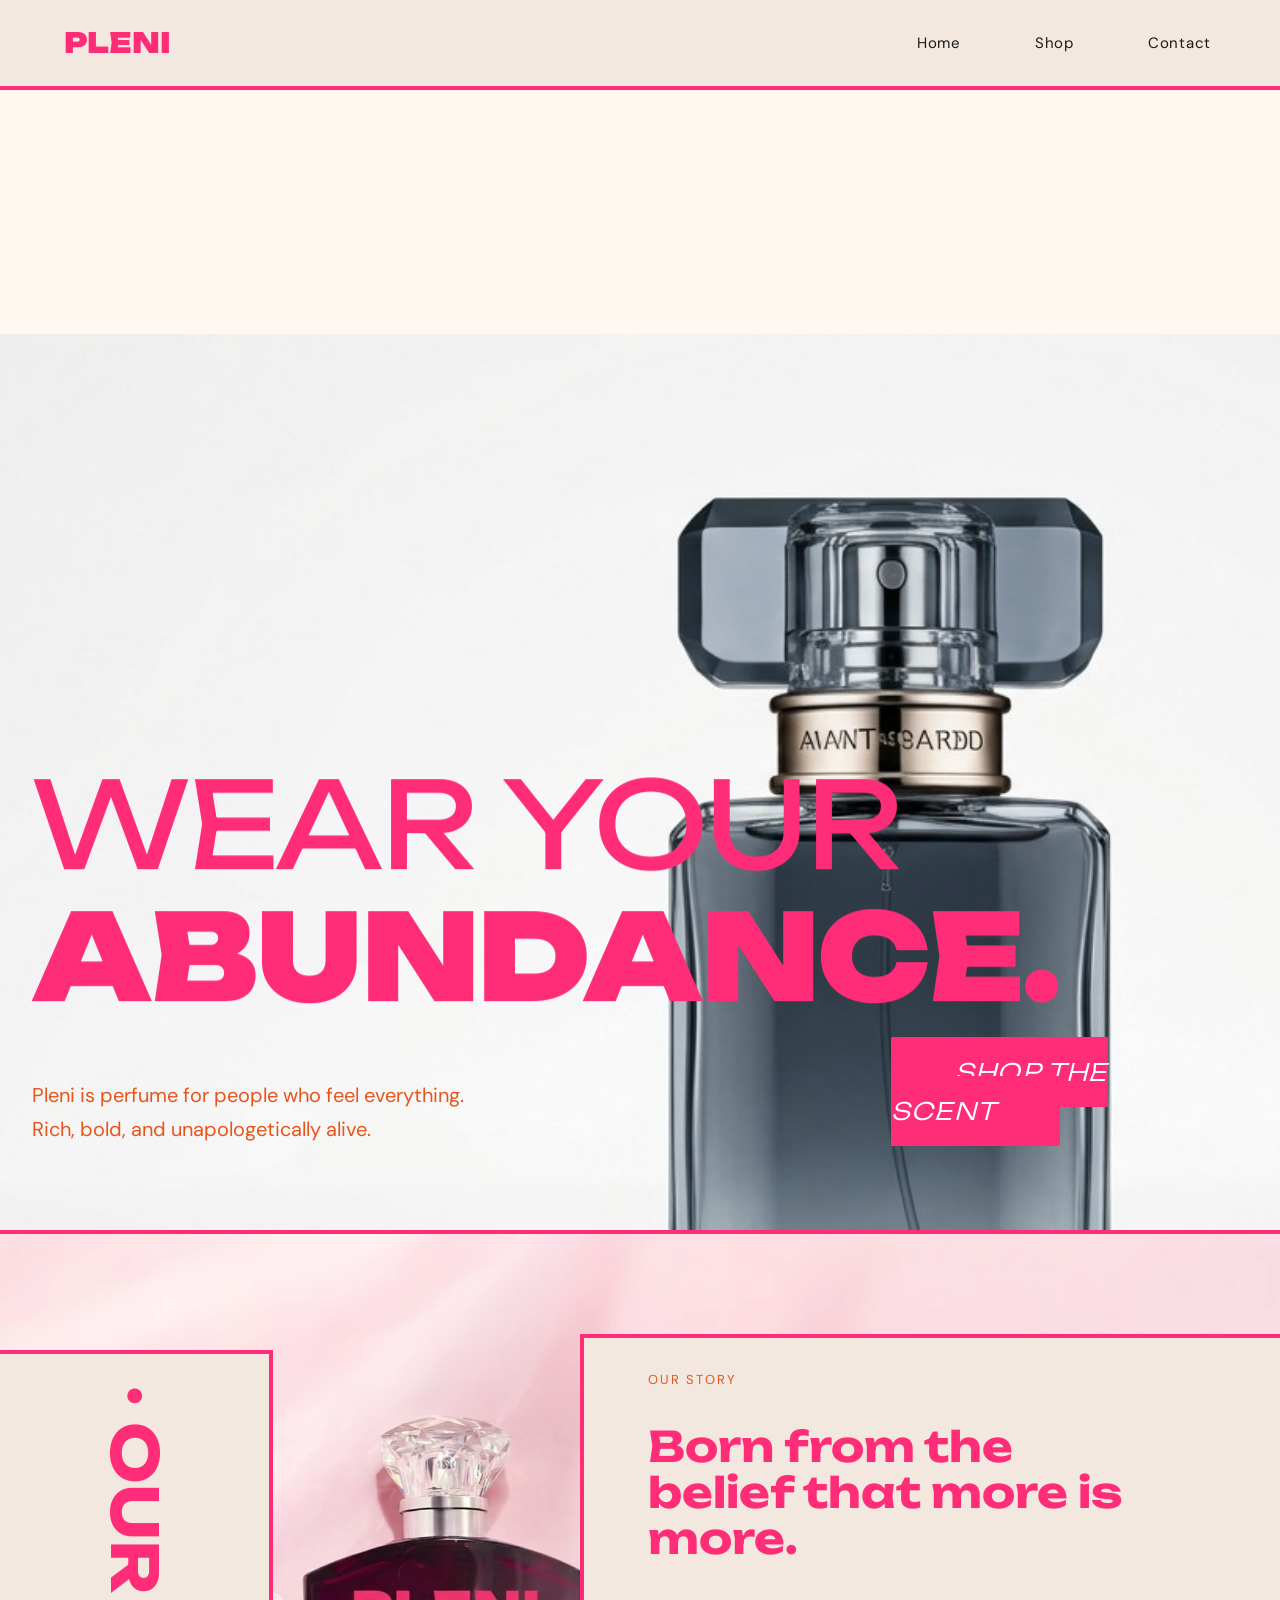
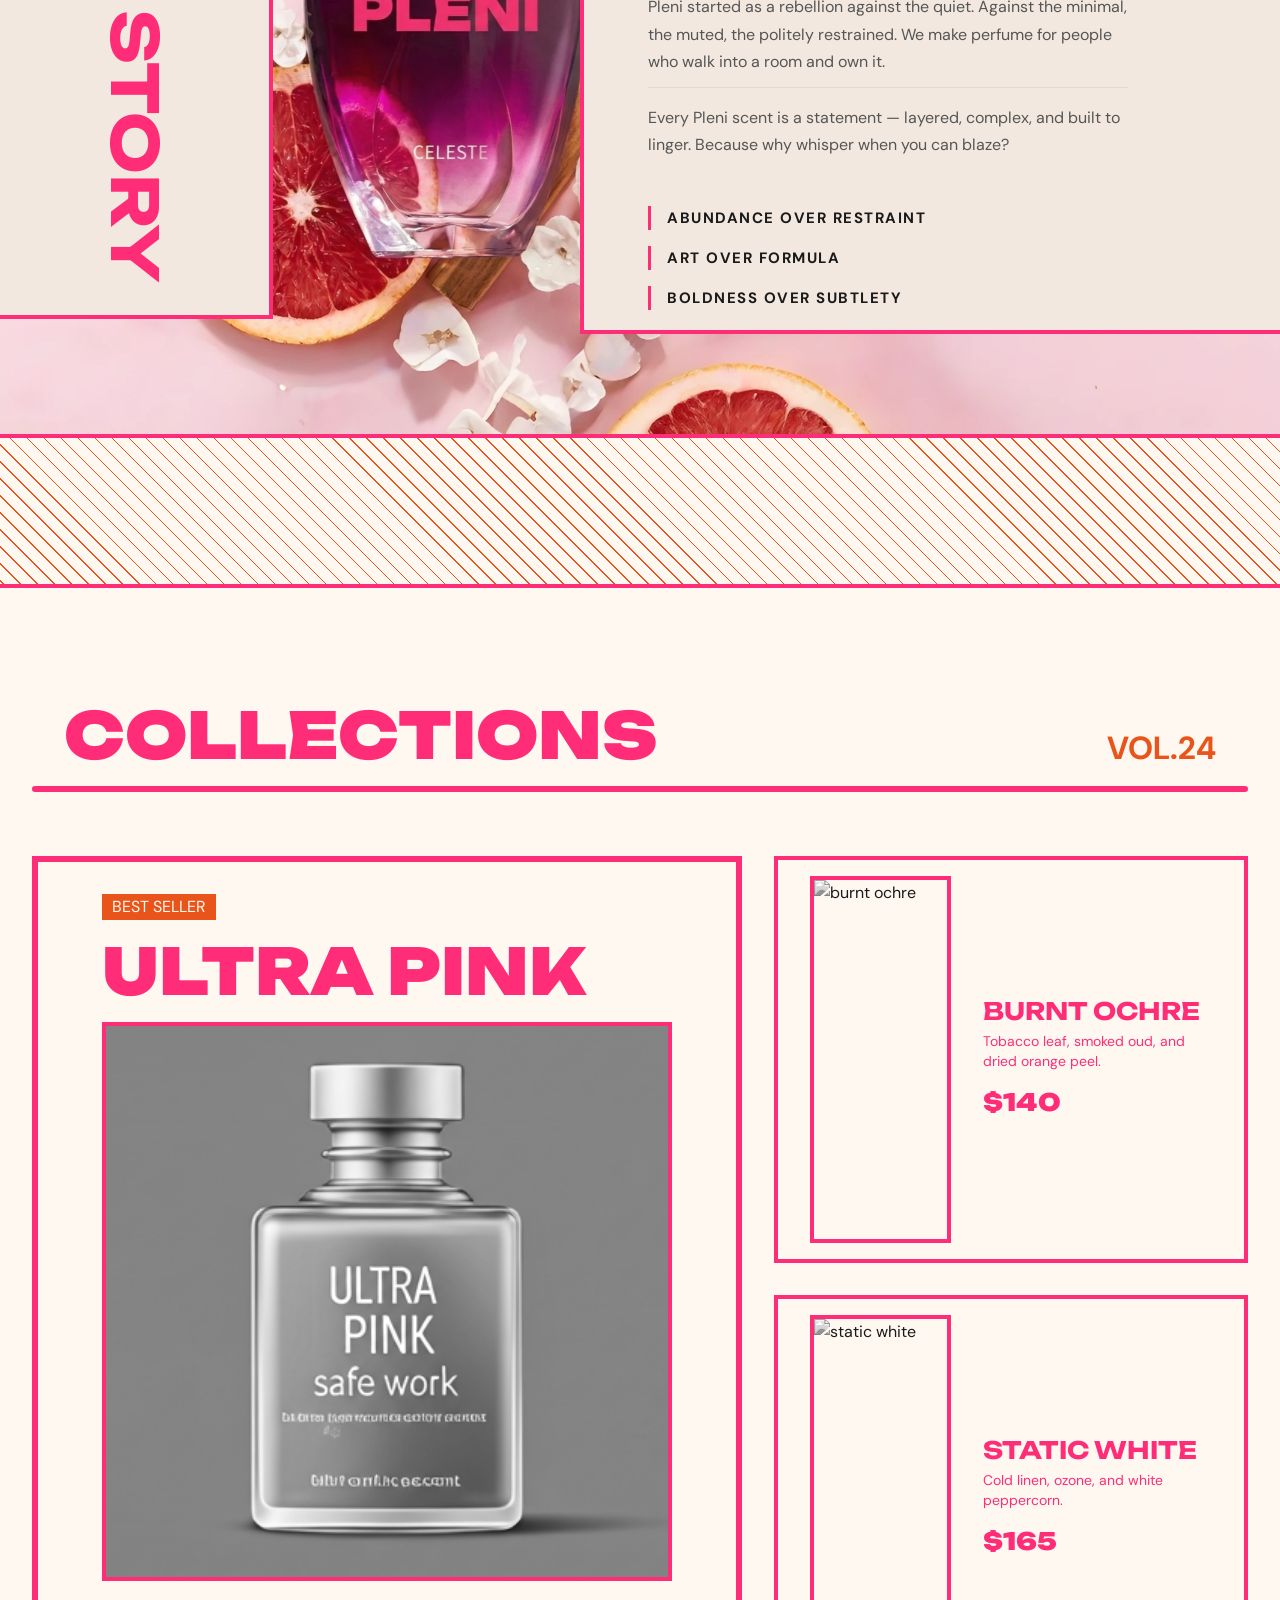
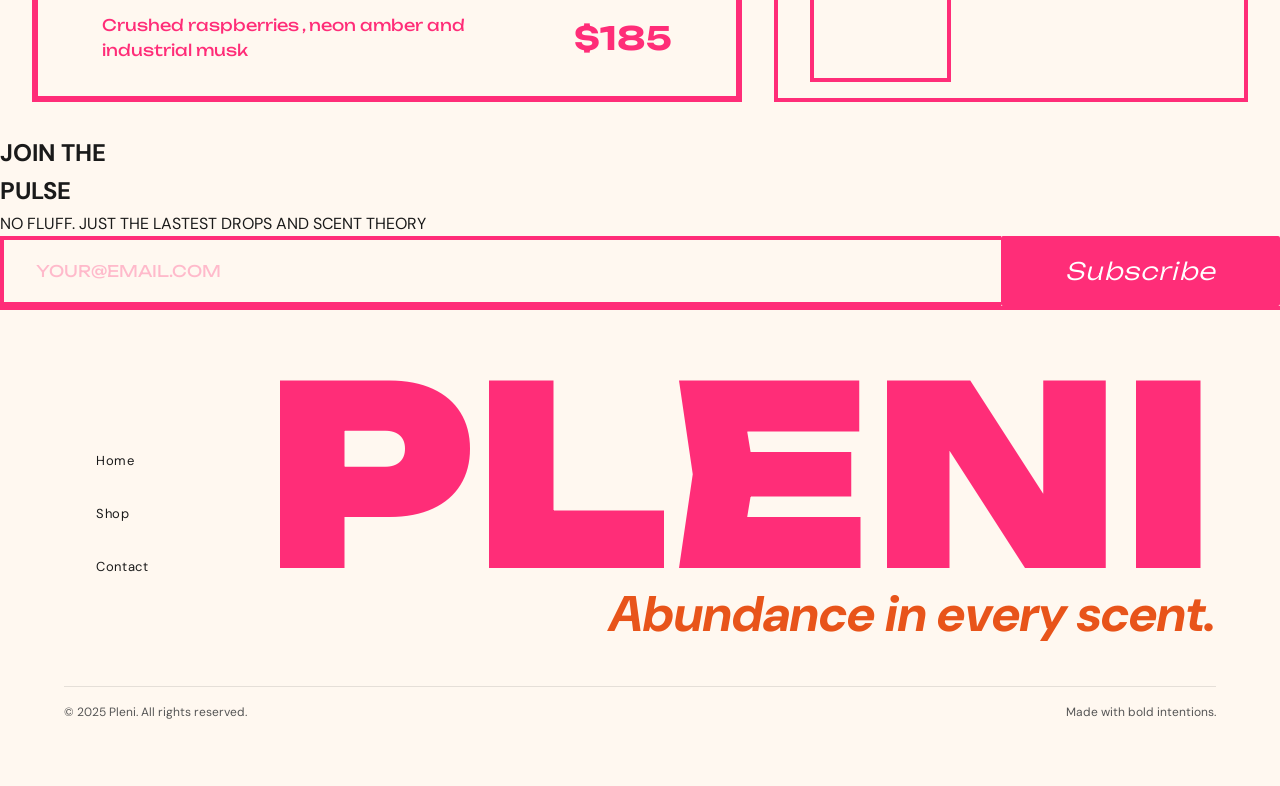
==== index.html @ 479411d0 "Merge branch 'patrick856:main' into main" ====
<!DOCTYPE html>
<html lang="en">

<head>
    <meta charset="UTF-8">
    <meta name="viewport" content="width=device-width, initial-scale=1.0">
    <title>Pleni Perfume</title>
    <link rel="stylesheet" href="styles.css">
    <link rel="preconnect" href="https://fonts.googleapis.com">
    <link rel="preconnect" href="https://fonts.gstatic.com" crossorigin>
    <link rel="stylesheet"
        href="https://fonts.googleapis.com/css2?family=Unbounded:wght@400;700;900&family=DM+Sans:wght@300;400;500;800&display=swap"
        media="print" onload="this.media='all'">
    <noscript>
        <link rel="stylesheet"
            href="https://fonts.googleapis.com/css2?family=Unbounded:wght@400;700;900&family=DM+Sans:wght@300;400;500;800&display=swap">
    </noscript>
    <meta name="description"
        content="Pleni is perfume for people who feel everything. Rich, bold, and unapologetically alive. Shop our signature scent and experience abundance in every spritz.">
</head>

<body>
    <nav class="navbar">
        <a href="index.html" class="nav__logo-home">PLENI</a>

        <ul class="nav__links">
            <li><a href="index.html" class="nav__link">
                    <span class="text-hover">Home</span>
                    <span class="text-original">Home</span>
                </a></li>
            <li><a href="shop.html" class="nav__link">
                    <span class="text-hover">Shop</span>
                    <span class="text-original">Shop</span>
                </a></li>
            <li><a href="contact.html" class="nav__link">
                    <span class="text-hover">Contact</span>
                    <span class="text-original">Contact</span>
                </a></li>
        </ul>
    </nav>

    <main>
        <section class="hero-section" id="hero">
            <div class="hero__text">
                <h1 class="hero__title">WEAR YOUR <br><span class="hero-title-span">ABUNDANCE.</span></h1>
                <p class="hero__subtitle">
                    Pleni is perfume for people who feel everything. Rich, bold, and unapologetically alive.
                </p>
            </div>
            <div class="hero-button">
                <a href="shop.html" class="btn btn--primary">SHOP THE SCENT</a>
            </div>
        </section>

        <section class="about-section" id="about">
            <div class="about__visual">
                <div class="about-side">
                    <h1 class="about-side__title">· OUR STORY</h1>
                </div>
            </div>
            <div class="about__content">
                <p class="section__eyebrow">Our Story</p>

                <h2 class="about__title">
                    Born from the belief that more is more.
                </h2>

                <p class="about__body">
                    Pleni started as a rebellion against the quiet. Against the minimal, the muted, the politely
                    restrained.
                    We make perfume for people who walk into a room and own it.
                </p>

                <p class="about__body">
                    Every Pleni scent is a statement — layered, complex, and built to linger. Because why whisper when
                    you
                    can blaze?
                </p>

                <ul class="about__values">
                    <li>Abundance over restraint</li>
                    <li>Art over formula</li>
                    <li>Boldness over subtlety</li>
                </ul>
            </div>

        </section>


        <section class="separator-image separator-lines"></section>

        <section class="home-shop-section">
            <div class="shop-home-head_container">
                <div class="shop-home_header">
                    <h2 class="collection-header">COLLECTIONS</h2>
                    <p class="collection-volume">VOL.24</p>
                </div>
                <hr class="home-shop_sperator">
            </div>

            <div class="collection-grid">
                <div class="left-grid">
                    <div class="left-grid_header">
                        <p class="best-seller">BEST SELLER</p>
                        <h1 class="left-grid_title">ULTRA PINK</h1>
                    </div>
                    <div class="img-wrapper">
                        <img src="images/home-shop.png" alt="Ultra Pink Perfume Bottle" class="left-grid_image">
                    </div>
                    <div class="left-grid_description">
                        <span class="left-grid_desc_title">Crushed raspberries , neon amber and industrial musk</span>
                        <span class="left-grid_price">$185</span>
                    </div>
                </div>

                <div class="right-grid right-grid_top">
                    <div class="img-wrapper">
                        <img src="images/shop-hero-side-top.png" alt="burnt ochre" class="right-grid_image">
                    </div>
                    <div class="right-grid_desc">
                        <h1 class="right-grid_title">BURNT OCHRE</h1>
                        <p class="right-grid_body">Tobacco leaf, smoked oud, and dried orange peel.</p>
                        <p class="right-grid_price">$140</p>
                    </div>
                </div>

                <div class="right-grid right-grid_bottom">
                    <div class="img-wrapper">
                        <img src="images/shop-hero-side-bottom.png" alt="static white" class="right-grid_image">
                    </div>
                    <div class="right-grid_desc">
                        <h1 class="right-grid_title">STATIC WHITE</h1>
                        <p class="right-grid_body">Cold linen, ozone, and white peppercorn.</p>
                        <p class="right-grid_price">$165</p>
                    </div>
                </div>
            </div>
        </section>

        <section class="join-the-pulse">
            <h1>JOIN THE</h1>
            <h1>PULSE</h1>
            <p>NO FLUFF. JUST THE LASTEST DROPS AND SCENT THEORY</p>
            <form class="subscribe-form">
                <input class="subscribe-input" type="email" placeholder="YOUR@EMAIL.COM" required>
                <button type="submit" class="btn btn--primary">Subscribe</button>
            </form>
        </section>
    </main>

    <footer id="footer">
        <div class="footer__inner">
            <div class="footer__links">
                <nav class="footer__nav">
                    <a href="index.html" class="footer__link">Home</a>
                    <a href="shop.html" class="footer__link">Shop</a>
                    <a href="contact.html" class="footer__link">Contact</a>
                </nav>

            </div>
            <div class="footer__logo-block">
                <div class="footer__logo">PLENI</div>
                <p class="footer__tagline">Abundance in every scent.</p>
            </div>
        </div>
        <div class="footer__bottom">
            <p class="footer__copy">© 2025 Pleni. All rights reserved.</p>
            <p class="footer__copy">Made with bold intentions.</p>
        </div>
    </footer>

    <script src="script.js"></script>
</body>

</html>
---- styles.css ----
/* variables */

:root {
  --primary-color: #FF2D78;
  /* buttons, highlights, accents */
  --secondary-color: #E8541A;
  /* eyebrow labels, hover states */
  --page-background: #FFF8F0;
  /* main site background */
  --page-background-alt: #F2E8DF;
  --white: #FFFFFF;
  --black: #000000;
  --body-text: #1A1A1A;
  /* all main text */
  --muted-text: #555555;
  /* subtitles, captions, placeholders */
  --heading-font: 'Unbounded', sans-serif;
  /* all headings and titles */
  --body-font: 'DM Sans', sans-serif;
  /* body text, labels, buttons */
  --spacing-sm: 16px;
  /* small gaps */
  --spacing-md: 32px;
  /* medium gaps */
  --spacing-lg: 64px;
  /* section padding */
  --spacing-xl: 120px;
  /* large section padding */
  --border: 4px solid var(--primary-color);
  /* consistent border style */
}

/* Reset and base styles */

*,
*::before,
*::after {
  margin: 0;
  padding: 0;
  box-sizing: border-box;
}

html,
body {
  overflow-x: hidden;
  max-width: 100%;
  -ms-overflow-style: none;
  scrollbar-width: none;
}

html {
  font-size: 16px;
  background-color: var(--page-background);
  color: var(--body-text);
  font-family: var(--body-font);
  line-height: 1.6;
  user-select: none;
  scroll-behavior: smooth;
}

body::-webkit-scrollbar {
  display: none;
}


/* Global styles */

.btn {
  font-family: var(--body-font);
  font-size: 14px;
  font-weight: 700;
  letter-spacing: 0.05em;
  border: none;
  cursor: pointer;
  transition: opacity 0.3s ease;
  border-radius: 2px;
  text-decoration: none;
  box-sizing: border-box;
  padding: 16px 36px;
  text-align: center;
}

.btn--primary {
  background-color: var(--primary-color);
  color: #ffffff;
}

.btn--ghost {
  background-color: transparent;
  color: var(--body-text);
  border: 2px solid var(--body-text);
}

.btn--primary:hover {
  color: var(--primary-color);
  background-color: var(--black);
}

.btn--ghost:hover {
  color: var(--secondary-color);
  border-color: var(--secondary-color);
}

/* Navbar styles */

.navbar {
  display: flex;
  align-items: center;
  justify-content: space-between;
  padding: var(--spacing-sm) var(--spacing-lg);
  position: fixed;
  top: 0;
  left: 0;
  width: 100%;
  background-color: var(--page-background);
  border-bottom: var(--border);
  z-index: 100;
  background-color: var(--page-background-alt);
}

.nav__links {
  display: flex;
  list-style: none;
  gap: var(--spacing-lg);
}

.nav__links li {
  display: flex;
}

.nav__link {
  font-family: var(--body-font);
  font-size: 15px;
  color: var(--body-text);
  text-decoration: none;
  letter-spacing: 0.05em;
  position: relative;
  overflow: hidden;
  display: inline-block;
  padding: 15px 5px 0 5px;
  margin-bottom: 15px;
}

.nav__link .text-original {
  display: block;
  transition: transform 0.3s ease;
}

.nav__link .text-hover {
  display: block;
  position: absolute;
  top: 5;
  left: 5px;
  transform: translateY(-200%);
  transition: transform 0.3s ease;
  font-weight: 800;
  color: var(--primary-color);
}

.nav__link:hover .text-original {
  transform: translateY(300%);
}

.nav__link:hover .text-hover {
  transform: translateY(0);
}

@keyframes shrinkLogo {
  from {
    font-size: 300px;
  }

  to {
    font-size: 28px;
  }
}

.nav__logo-home {
  font-family: var(--heading-font);
  font-weight: 900;
  color: var(--primary-color);
  text-decoration: none;
  line-height: 1;
  animation: shrinkLogo linear;
  animation-timeline: scroll();
  animation-range: 0px 272px;
  font-size: 28px;
}

.nav__logo {
  font-family: var(--heading-font);
  font-weight: 900;
  color: var(--primary-color);
  text-decoration: none;
  line-height: 1;
  font-size: 28px;
}

/* ======================================
    Home Page
======================================*/

/* hero section */

.hero-section {
  margin-top: 334px;
  height: 100vh;
  width: 100%;
  margin-left: auto;
  margin-right: auto;
  display: flex;
  align-items: flex-end;
  justify-content: space-around;
  scroll-margin-top: 400px;
  border-bottom: var(--border);
  position: relative;
}

.hero-section::before {
  content: '';
  position: absolute;
  top: 0;
  left: 0;
  right: 0;
  bottom: 0;
  background-image: url(/images/home-hero.jpeg);
  background-size: cover;
  background-position: center;
  filter: grayscale(40%);
  z-index: -1;
}

/* hero primary content */

.hero__text {
  display: flex;
  flex-direction: column;
  justify-content: center;
  gap: var(--spacing-sm);
  padding: var(--spacing-md);
  margin-bottom: var(--spacing-md);
}

.hero__title {
  font-family: var(--heading-font);
  font-weight: 400;
  font-size: 120px;
  color: var(--primary-color);
  line-height: 110%;
  margin-bottom: -10px;
  letter-spacing: -0.02em;
  opacity: 0;
  transform: translateY(30px);
  will-change: opacity, transform;
}

.hero-title-span {
  font-weight: 900;
}

.hero__subtitle {
  font-family: var(--body-font);
  font-size: 20px;
  color: var(--secondary-color);
  margin-bottom: 20px;
  line-height: 1.7;
  max-width: 450px;
  margin-top: 50px;
}

.hero-button {
  margin-bottom: 100px;
  margin-left: -200px;
}

.hero-button .btn--primary {
  padding: 20px var(--spacing-lg);
  font-size: 24px;
  font-family: var(--heading-font);
  font-weight: 300;
  font-style: italic;
  transition: background-color 0.3s;
  transition-delay: 1ms;
}

.hero-button .btn--primary:hover {
  background-color: var(--secondary-color);
  color: var(--white);
}

/* about section */

.about-section {
  display: flex;
  align-items: center;
  justify-content: space-between;
  border-bottom: var(--border);
  scroll-margin-top: 110px;
  padding: 100px 0;
  width: 100%;
  background-image: url(/images/about.webp);
  background-size: cover;
  background-position: center;
}

.about__visual {
  display: flex;
  align-items: stretch;
}

.about-side {
  display: flex;
  flex-direction: column;
  align-items: center;
  justify-content: center;
  padding: var(--spacing-md);
  border-top: var(--border);
  border-bottom: var(--border);
  border-right: var(--border);
  background-color: var(--page-background-alt);
}

.about-side__title {
  font-family: var(--heading-font);
  font-size: 64px;
  font-weight: 700;
  color: var(--primary-color);
  writing-mode: vertical-rl;
}



.about__content {
  display: flex;
  flex-direction: column;
  gap: var(--spacing-md);
  height: 600px;
  width: 700px;
  border-top: var(--border);
  border-bottom: var(--border);
  border-left: var(--border);
  padding-left: var(--spacing-lg);
  padding-top: var(--spacing-md);
  background-color: var(--page-background-alt);
}

.section__eyebrow {
  font-family: var(--body-font);
  font-size: 13px;
  color: var(--secondary-color);
  text-transform: uppercase;
  letter-spacing: 0.15em;
}

.about__title {
  font-family: var(--heading-font);
  font-size: 42px;
  font-weight: 700;
  color: var(--primary-color);
  line-height: 1.1;
  max-width: 500px;
}

.about__body {
  font-family: var(--body-font);
  font-size: 16px;
  color: var(--muted-text);
  line-height: 1.7;
  max-width: 480px;
}

.about__content :nth-child(3) {
  margin-bottom: -20px;
}

.about__body+.about__body {
  padding-top: var(--spacing-sm);
  border-top: 1px solid rgba(0, 0, 0, 0.06);
}


.about__values {
  list-style: none;
  display: flex;
  flex-direction: column;
  gap: var(--spacing-sm);
  margin-top: var(--spacing-sm);
}

.about__values li {
  font-family: var(--body-font);
  font-size: 15px;
  font-weight: 700;
  color: var(--body-text);
  text-transform: uppercase;
  letter-spacing: 0.1em;
  padding-left: var(--spacing-sm);
  border-left: 3px solid var(--primary-color);
}

/* separator */

.separator-lines {
  background-color: var(--page-background);
  background-size: 125% 100%;
  /* #DO NOT CHANGE A SINGLE DIGIT */
  width: 100%;
  height: 150px;
  background-image: repeating-linear-gradient(45deg,
      var(--secondary-color),
      var(--secondary-color) 1px,
      transparent 1px,
      transparent 12px);
  border-top: none;
  border-bottom: var(--border);
}

/* home shop */

.home-shop-section {
  height: fit-content;
  margin: var(--spacing-md);
}

.shop-home-head_container {
  margin-bottom: var(--spacing-lg);
}

.shop-home_header {
  display: flex;
  justify-content: space-between;
  align-items: baseline;
  padding: 0 var(--spacing-md);
  padding-top: var(--spacing-lg);
  text-align: center;
}

.home-shop_sperator {
  border: none;
  height: 5px;
  border-style: solid;
  border-radius: 5px;
  padding: 0 var(--spacing-md);
  color: var(--primary-color);
  width: 100%;
}

.collection-header {
  font-family: var(--heading-font);
  font-size: var(--spacing-lg);
  font-weight: 900;
  color: var(--primary-color);
}

.collection-volume {
  font-family: var(--body-font);
  font-size: var(--spacing-md);
  font-weight: 700;
  color: var(--secondary-color);
}

/*shop-home grid*/
.collection-grid {
  display: grid;
  grid-template-columns: 3fr 2fr;
  grid-template-rows: 1fr 1fr;
  gap: var(--spacing-md);
  height: auto;
}

/*left grid*/
.left-grid {
  border: 6px solid var(--primary-color);
  padding: var(--spacing-md) var(--spacing-lg);
  grid-row: span 2;
}

.best-seller {
  color: var(--page-background);
  background-color: var(--secondary-color);
  width: 20%;
  text-align: center;
}

.left-grid_title {
  font-family: var(--heading-font);
  font-size: var(--spacing-lg);
  font-weight: 900;
  color: var(--primary-color);
}

.left-grid_image {
  width: 100%;
  height: 100%;
  filter: grayscale(100%);
  display: block;
}

.img-wrapper {
  overflow: hidden;
  border: var(--border);
}

.left-grid_description {
  display: flex;
  flex-direction: row;
  justify-content: space-between;
  margin-top: var(--spacing-md);
}

.left-grid_desc_title {
  color: var(--primary-color);
  font-family: var(--heading-font);
  font-size: var(--spacing-sm);
  font-weight: 400;
  width: 70%;
}

.left-grid_price {
  font-family: var(--heading-font);
  font-size: var(--spacing-md);
  font-weight: 700;
  color: var(--primary-color);
}

.left-grid:hover {
  background-color: var(--primary-color);

  .left-grid_image {
    filter: grayscale(0%);
  }

  .left-grid_title,
  .left-grid_desc_title,
  .left-grid_price {
    color: var(--white)
  }
}

/* Right grid specific layout */
.right-grid {
  border: var(--border);
  padding: var(--spacing-sm) var(--spacing-md);
  display: flex;
  flex-direction: row;
  align-items: stretch;
  gap: var(--spacing-md);
}

.right-grid .img-wrapper {
  flex: 0 0 35%;
  overflow: hidden;
  border: var(--border);
  display: flex;
  min-height: 0;
}

.right-grid_image {
  width: 100%;
  height: 100%;
  object-fit: cover;
  filter: grayscale(100%);
  display: block;
}

.right-grid_desc {
  display: flex;
  flex-direction: column;
  justify-content: center;
  flex: 1;
}

.right-grid_title {
  font-family: var(--heading-font);
  font-size: 24px;
  font-weight: 700;
  color: var(--primary-color);
  line-height: 1.1;
  margin-bottom: 8px;
}

.right-grid_body {
  color: var(--primary-color);
  font-family: var(--body-font);
  font-size: 14px;
  line-height: 1.4;
  margin-bottom: 12px;
}

.right-grid_price {
  font-family: var(--heading-font);
  font-size: 24px;
  font-weight: 900;
  color: var(--primary-color);
}

.right-grid:hover {
  background-color: var(--primary-color);

  .right-grid_image {
    filter: grayscale(0%);
  }

  .right-grid_title,
  .right-grid_body,
  .right-grid_price {
    color: var(--white);
  }
}

.right-grid_top:hover {
  background-color: var(--secondary-color);

  .right-grid_image {
    filter: grayscale(0%);
  }

  .right-grid_title,
  .right-grid_body,
  .right-grid_price {
    color: var(--white);
  }
}

.card-link {
  text-decoration: none;
  color: inherit; 
  display: contents;
}

/* ═══════════════════════════════════════
   SUBSCRIBE
═══════════════════════════════════════ */

.subscribe-section {
  background-color: var(--page-background);
  padding: var(--spacing-xl) var(--spacing-lg);
  height: min-content;
}

.subscribe-inner {
  width: 900px;
  height: min-content;
  margin: 0 auto;
  border: var(--border);
  padding: var(--spacing-md) var(--spacing-lg);
  background-color: var(--white);
  text-align: center;
  display: flex;
  flex-direction: column;
  gap: var(--spacing-md);
}

.subscribe-title {
  font-family: var(--heading-font);
  font-size: 48px;
  font-weight: 900;
  color: var(--primary-color);
  text-transform: uppercase;
  letter-spacing: -0.02em;
  margin-bottom: -35px;
}

.subscribe-subtitle {
  font-family: var(--body-font);
  font-size: 13px;
  color: var(--secondary-color);
  text-transform: uppercase;
  letter-spacing: 0.15em;
  font-weight: 700;
  margin-bottom: 10px;
}

.subscribe-form {
  display: flex;
}

.subscribe-input {
  flex: 1;
  background-color: var(--page-background);
  border: var(--border);
  border-right: none;
  padding: 20px var(--spacing-md);
  font-family: var(--heading-font);
  font-size: 16px;
  color: var(--primary-color);
  outline: none;
}

.subscribe-input::placeholder {
  color: var(--primary-color);
  opacity: 0.3;
}

.subscribe-form .btn--primary {
  padding: 20px var(--spacing-lg);
  font-size: 24px;
  font-family: var(--heading-font);
  font-weight: 300;
  font-style: italic;
  transition: background-color 0.3s;
  transition-delay: 1ms;
}

.subscribe-form .btn--primary:hover {
  background-color: var(--secondary-color);
  color: var(--white);
}

/* footer */

footer {
  border-top: var(--border);
  padding: var(--spacing-lg);
}

.footer__inner {
  display: flex;
  justify-content: space-between;
  align-items: center;
}

.footer__logo-block {
  text-align: right;
}

.footer__logo {
  font-family: var(--heading-font);
  font-size: 250px;
  font-weight: 900;
  color: var(--primary-color);
  line-height: 0.8;
}

.footer__tagline {
  font-family: var(--body-font);
  font-size: 50px;
  color: var(--secondary-color);
  font-style: italic;
  font-weight: 800;
}

.footer__links {
  display: flex;
  gap: var(--spacing-xl);
  align-items: flex-start;
}

.footer__nav {
  display: flex;
  flex-direction: column;
  gap: var(--spacing-md);
  margin-left: var(--spacing-md);
}

.footer__link {
  font-family: var(--body-font);
  font-size: 13px;
  color: var(--body-text);
  text-decoration: none;
  letter-spacing: 0.05em;
  transition: color 0.3s ease;
}

.footer__link:hover {
  color: var(--secondary-color);
}

.footer__bottom {
  display: flex;
  justify-content: space-between;
  margin-top: var(--spacing-md);
  padding-top: var(--spacing-sm);
  border-top: 1px solid rgba(0, 0, 0, 0.1);
}

.footer__copy {
  font-family: var(--body-font);
  font-size: 12px;
  color: var(--muted-text);
}

/* ======================================
    Shop Page
======================================*/

/* shop hero section */

.shop-hero {
  height: 100vh;
  width: 100%;
  background-image: url('images/shop-hero.png');
  background-size: cover;
  background-position: center;
  display: flex;
  align-items: flex-end;
  justify-content: left;
  border-bottom: var(--border);
}


.shop-hero-text {
  font-family: var(--heading-font);
  font-size: 160px;
  font-weight: 900;
  color: var(--white);
  text-transform: uppercase;
  letter-spacing: -0.02em;
  line-height: 1em;
  margin: var(--spacing-lg);
}




/* ======================================
    Contact Page 
======================================*/


/* contact section */

.contact-section {
  height: 700px;
  scroll-margin-top: 110px;
  margin-top: 90px;
}

.form-grid {
  display: grid;
  grid-template-columns: 3fr 3fr 4fr 9fr;
  grid-template-rows: 9fr 11fr;
  height: 700px;
  background-color: var(--primary-color);
  gap: 4px;
}

.contact-grid-item {
  background-color: var(--page-background);
  display: flex;
  justify-content: center;
  align-items: center;
}

.contact__title {
  grid-column: 1 / 3;
}

#form-message {
  grid-column: 4;
  display: flex;
  flex-direction: column;
  align-items: center;
  justify-content: center;
  background-color: var(--page-background);
}

.contact-message-container {
  display: flex;
  flex-direction: column;
  align-items: flex-end;
  justify-content: center;
  background-color: var(--primary-color);
  width: 80%;
  height: 80%;
  border-radius: 60px;
  position: relative;
}

.form__input {
  background-color: var(--primary-color);
  border-radius: 50%;
  width: 60%;
  height: auto;
  aspect-ratio: 1 / 1;
  padding: 0;
  border: none;
  font-family: var(--body-font);
  font-size: 14px;
  color: var(--body-text);
  text-align: center;
  display: flex;
  align-items: center;
  justify-content: center;
}

.form__input::placeholder {
  color: var(--body-text);
  opacity: 0.7;
}

#email.form__input {
  width: 80%;
  height: 50%;
  aspect-ratio: unset;
  border-radius: 60px;
}

.form__input:-webkit-autofill,
.form__input:-webkit-autofill:hover,
.form__input:-webkit-autofill:focus {
  -webkit-box-shadow: 0 0 0px 1000px var(--primary-color) inset;
  -webkit-text-fill-color: var(--body-text);
}

.form__textarea {
  background-color: var(--primary-color);
  border-radius: 60px;
  width: 100%;
  height: 100px;
  border: none;
  font-family: var(--body-font);
  font-size: 14px;
  color: var(--body-text);
  text-align: center;
  padding: var(--spacing-md);
  resize: none;
  text-align: center;
}


.form__textarea::placeholder {
  color: var(--body-text);
  opacity: 0.7;
}

.form__textarea:-webkit-autofill,
.form__textarea:-webkit-autofill:hover,
.form__textarea:-webkit-autofill:focus {
  -webkit-box-shadow: 0 0 0px 1000px var(--primary-color) inset;
  -webkit-text-fill-color: var(--body-text);
}

.form__textarea:focus,
.form__input:focus {
  outline: none;
}

.contact-message-container .btn {
  background-color: var(--page-background);
  color: var(--body-text);
  border-radius: 60px;
  width: 100%;
}

.contact-message-container .btn:hover {
  opacity: 1;
}

.btn-wrap {
  position: relative;
  display: inline-block;
  bottom: 20px;
  right: 20px;
  position: absolute;
  width: 40%;
  border-radius: 60px;
}

.btn-wrap .corner {
  position: absolute;
  width: 20px;
  height: 8px;
  transition: all 0.3s ease;
}

.btn-wrap .top-left {
  top: 8px;
  left: 14px;
  border-top: 2px solid var(--secondary-color);
  border-left: 2px solid var(--secondary-color);
}

.btn-wrap .top-right {
  top: 8px;
  right: 14px;
  border-top: 2px solid var(--secondary-color);
  border-right: 2px solid var(--secondary-color);
}

.btn-wrap .bottom-left {
  bottom: 8px;
  left: 14px;
  border-bottom: 2px solid var(--secondary-color);
  border-left: 2px solid var(--secondary-color);
}

.btn-wrap .bottom-right {
  bottom: 8px;
  right: 14px;
  border-bottom: 2px solid var(--secondary-color);
  border-right: 2px solid var(--secondary-color);
}

.btn-wrap .top-left {
  border-radius: 60px 0 0 0;
}

.btn-wrap .top-right {
  border-radius: 0 60px 0 0;
}

.btn-wrap .bottom-left {
  border-radius: 0 0 0 60px;
}

.btn-wrap .bottom-right {
  border-radius: 0 0 60px 0;
}

.btn-wrap:hover .corner {
  width: 50px;
  height: 12px;
}

.contact-social {
  grid-area: 2 / 1 / 3 / 2;
}

.social-links-container {
  border-right: 2px dashed var(--secondary-color);
  border-left: 2px dashed var(--secondary-color);
  border-radius: 40px;
  width: 60%;
  height: 80%;
  display: flex;
  justify-content: center;
  align-items: center;
  position: relative;
  overflow: hidden;
}


.social-links-container::before {
  content: '';
  position: absolute;
  top: 0;
  left: 0;
  width: 100%;
  height: 70px;
  background-color: var(--secondary-color);
  border-radius: 40px 40px 0 0;
}

.social-links-container::after {
  content: '';
  position: absolute;
  bottom: 0;
  left: 0;
  width: 100%;
  height: 70px;
  background-color: var(--secondary-color);
  border-radius: 0 0 40px 40px;
}

.social-links {
  display: flex;
  flex-direction: column;
  line-height: 60px;
  position: relative;
  z-index: 1;
}

.social-link {
  font-family: var(--body-font);
  font-size: 13px;
  color: var(--body-text);
  text-decoration: none;
  letter-spacing: 0.05em;
  transition: color 0.3s ease;
}

.social-link:hover {
  color: var(--secondary-color)
}

.extra2 {
  grid-area: 2 / 2 / 3 / 4;
  background-color: var(--page-background);
}
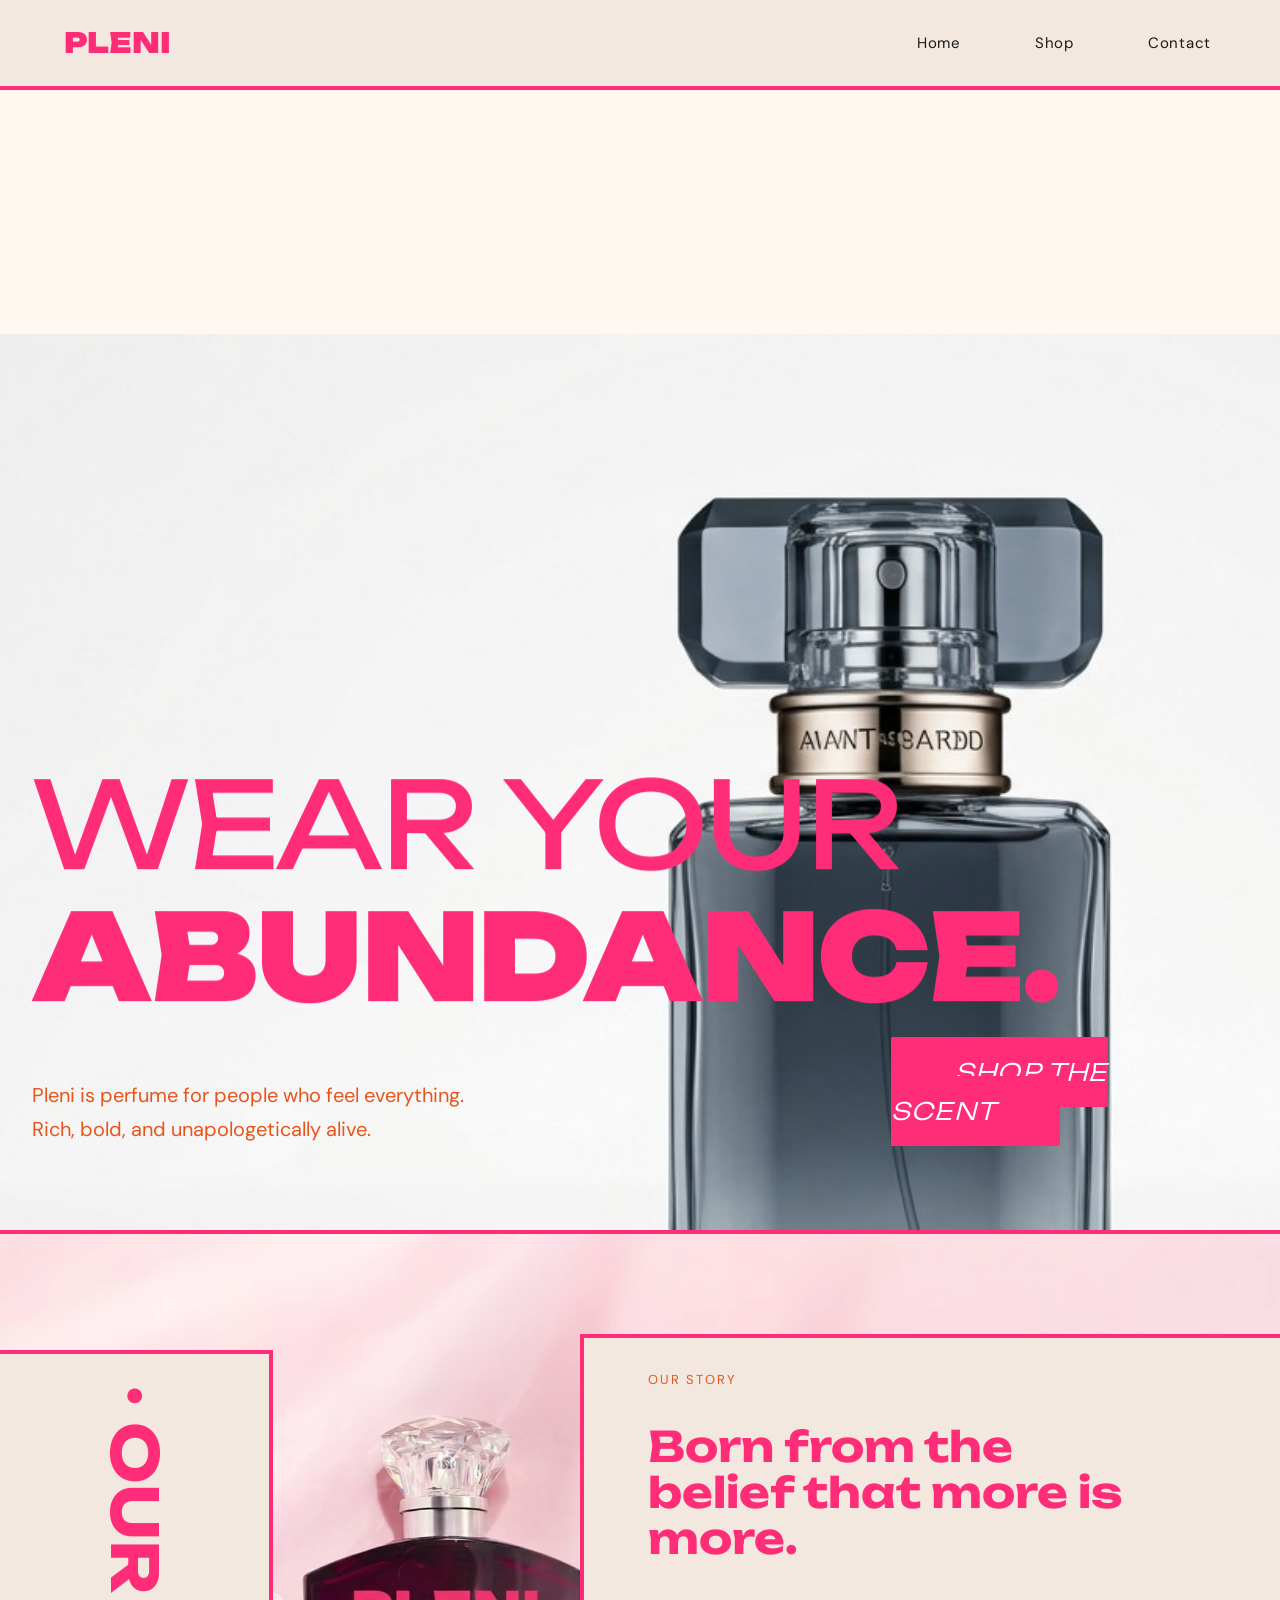
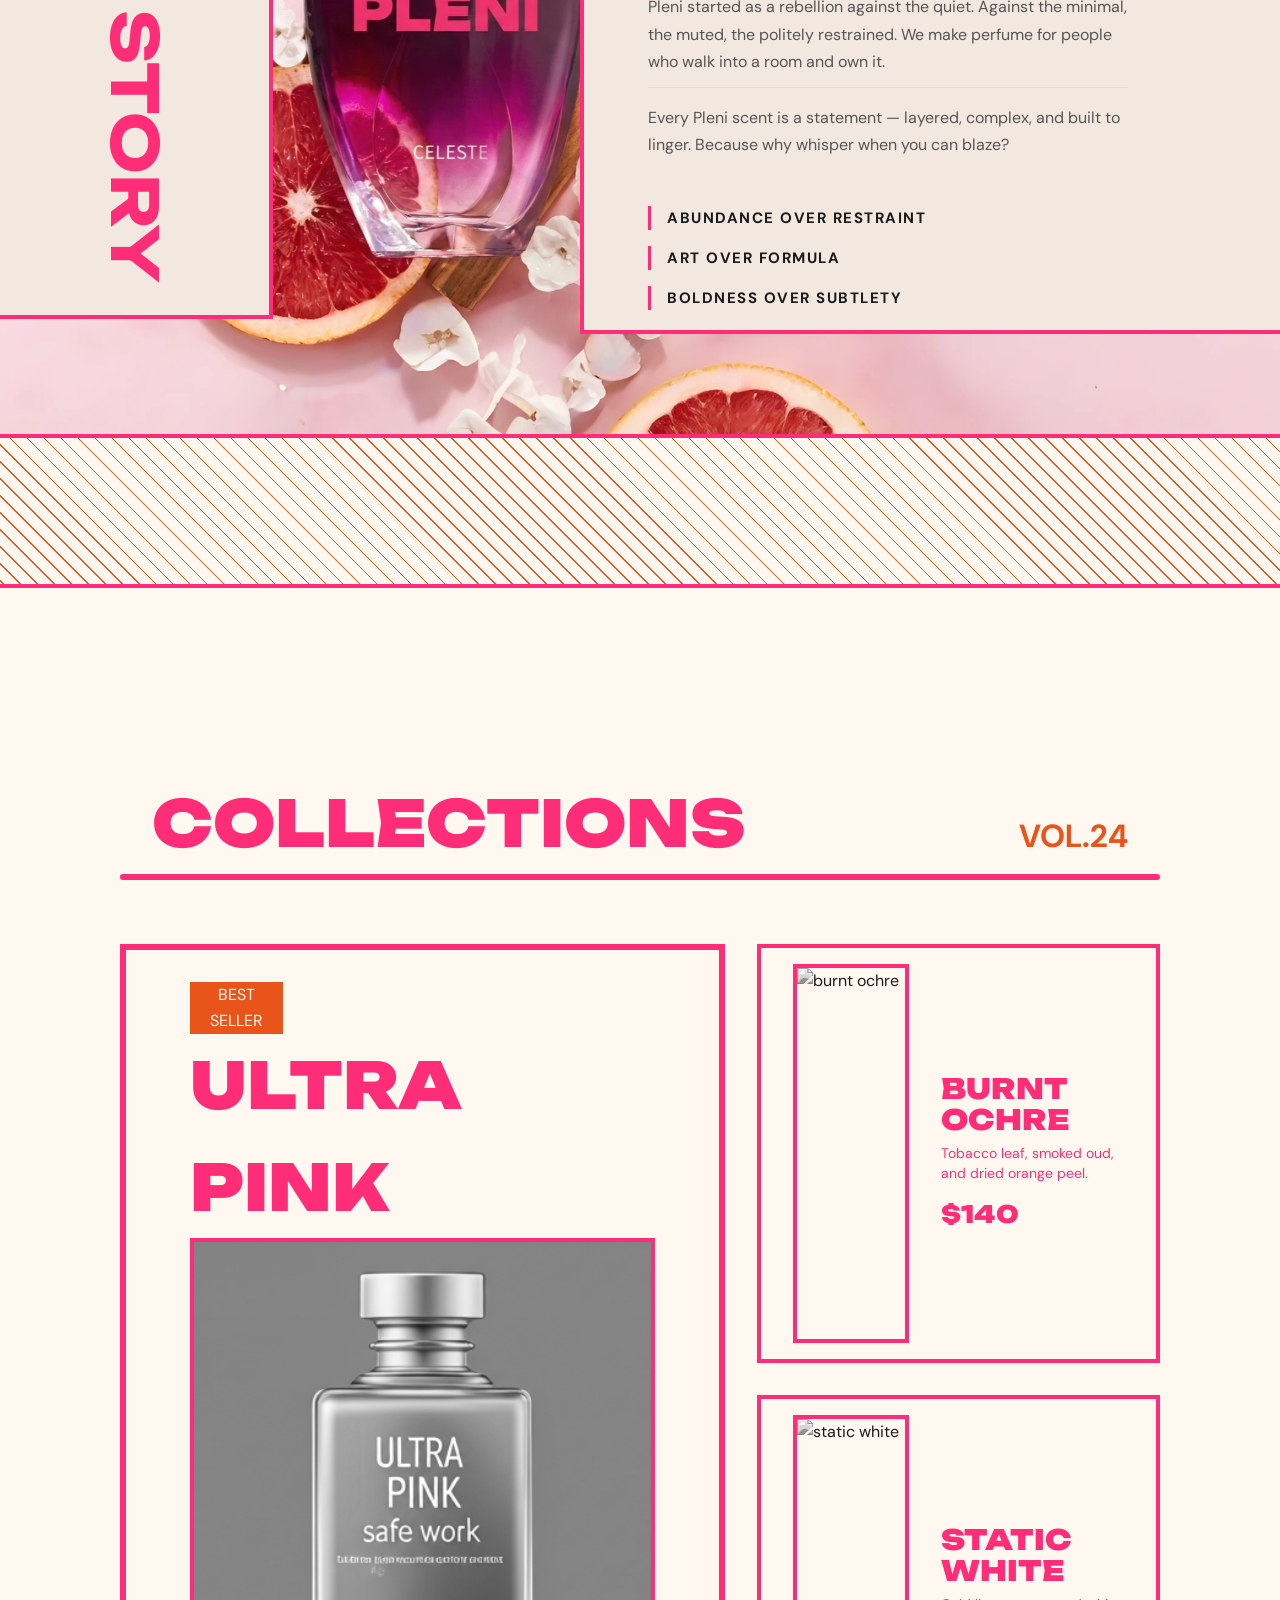
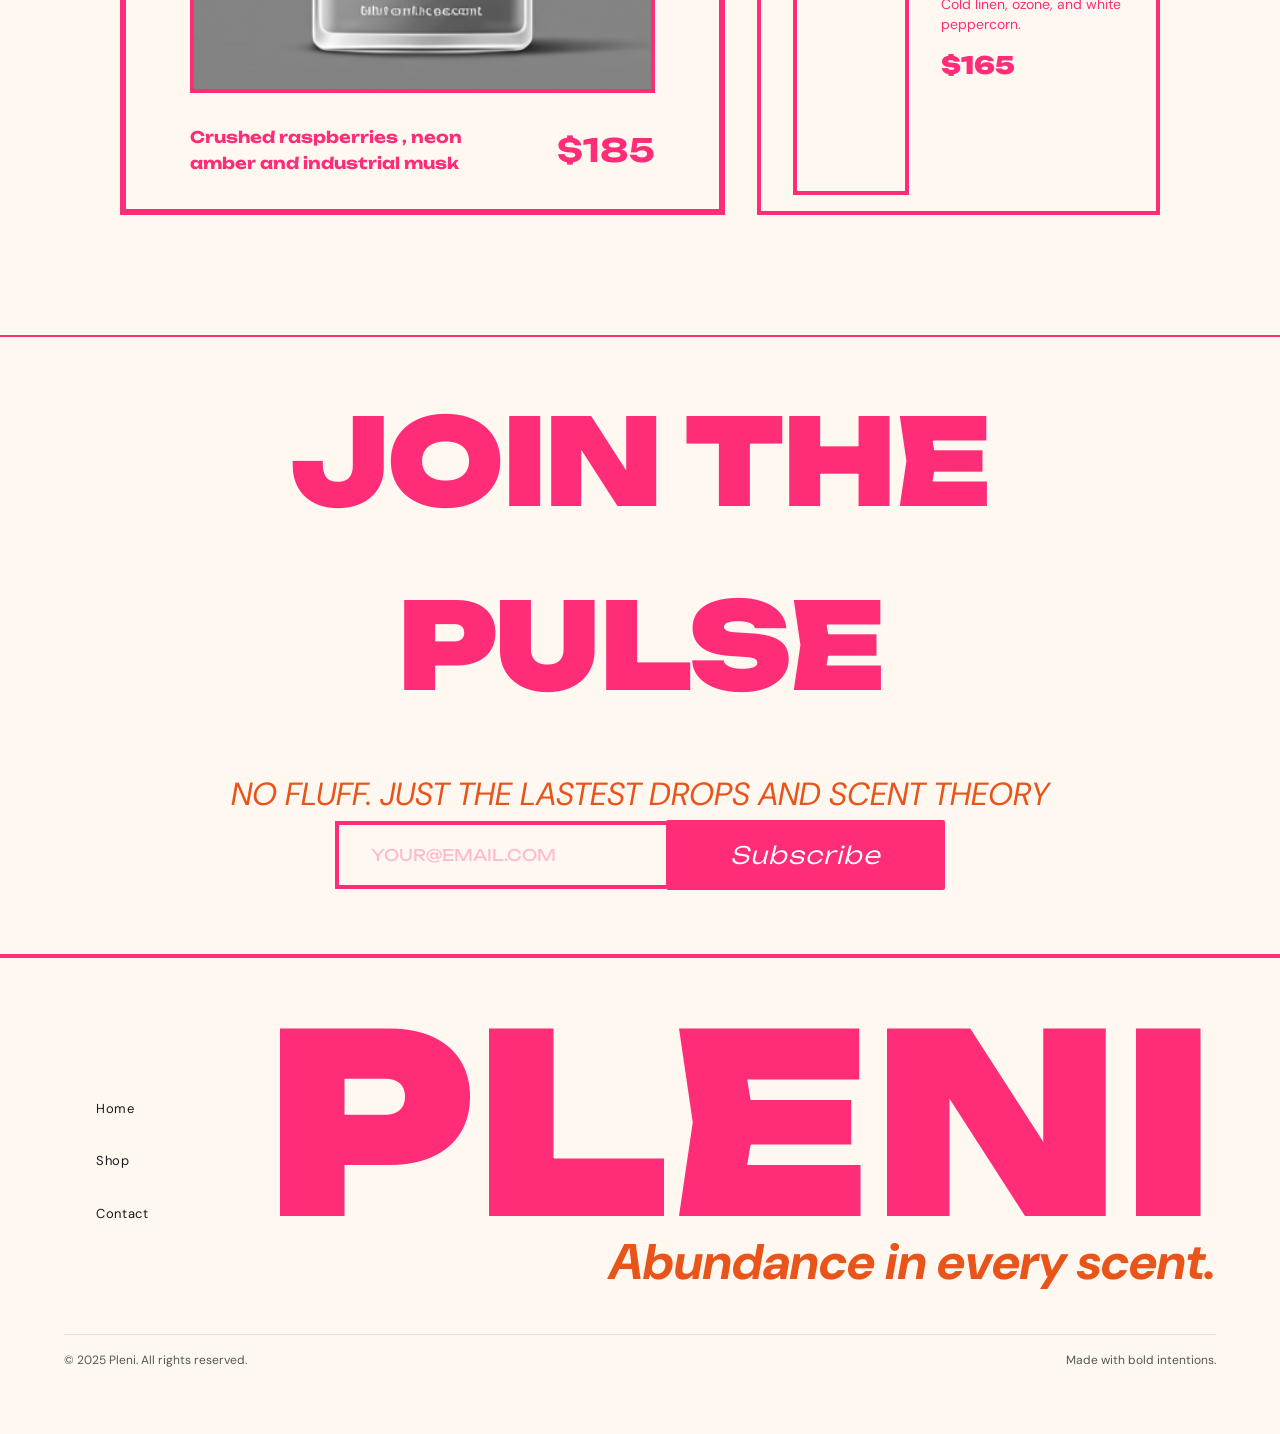
==== commit 9bfda3e0: "Revert "Merge branch 'patrick856:main' into main" This reverts commit 479411d0eeba76e27636c650763db0" ====
--- a/index.html
+++ b/index.html
@@ -21,7 +21,7 @@
 
 <body>
     <nav class="navbar">
-        <a href="index.html" class="nav__logo-home">PLENI</a>
+        <a href="#" class="nav__logo-home">PLENI</a>
 
         <ul class="nav__links">
             <li><a href="index.html" class="nav__link">
--- a/styles.css
+++ b/styles.css
@@ -419,7 +419,7 @@
 
 .home-shop-section {
   height: fit-content;
-  margin: var(--spacing-md);
+  margin: var(--spacing-xl);
 }
 
 .shop-home-head_container {
@@ -512,7 +512,7 @@
   color: var(--primary-color);
   font-family: var(--heading-font);
   font-size: var(--spacing-sm);
-  font-weight: 400;
+  font-weight: 700;
   width: 70%;
 }
 
@@ -521,20 +521,6 @@
   font-size: var(--spacing-md);
   font-weight: 700;
   color: var(--primary-color);
-}
-
-.left-grid:hover {
-  background-color: var(--primary-color);
-
-  .left-grid_image {
-    filter: grayscale(0%);
-  }
-
-  .left-grid_title,
-  .left-grid_desc_title,
-  .left-grid_price {
-    color: var(--white)
-  }
 }
 
 /* Right grid specific layout */
@@ -572,8 +558,8 @@
 
 .right-grid_title {
   font-family: var(--heading-font);
-  font-size: 24px;
-  font-weight: 700;
+  font-size: 28px;
+  font-weight: 900;
   color: var(--primary-color);
   line-height: 1.1;
   margin-bottom: 8px;
@@ -594,38 +580,177 @@
   color: var(--primary-color);
 }
 
-.right-grid:hover {
-  background-color: var(--primary-color);
-
-  .right-grid_image {
-    filter: grayscale(0%);
-  }
-
-  .right-grid_title,
-  .right-grid_body,
-  .right-grid_price {
-    color: var(--white);
-  }
-}
-
-.right-grid_top:hover {
+
+/* ═══════════════════════════════════════
+   SUBSCRIBE
+═══════════════════════════════════════ */
+
+.join-the-pulse{
+  border-top: 2px solid var(--primary-color);
+}
+.join-the-pulse h1{
+  font-family: var(--heading-font);
+  font-size: var(--spacing-xl);
+  font-weight: 900;
+  color: var(--primary-color);
+  text-transform: uppercase;
+  letter-spacing: -0.02em;
+  line-height: 1em;
+  margin: var(--spacing-lg);
+  align-items: center;
+  text-align: center;
+}
+.join-the-pulse p{
+font-family: var(--body-font);
+  font-size: 2rem;
+  color: var(--secondary-color);
+  text-transform: uppercase;
+  font-style: italic;
+  align-items: center;
+  text-align: center;
+}
+
+.subscribe-input {
+  flex: 1;
+  background-color: var(--page-background);
+  border: var(--border);
+  border-right: none;
+  padding: 20px var(--spacing-md);
+  font-family: var(--heading-font);
+  font-size: 16px;
+  color: var(--primary-color);
+  outline: none;
+}
+
+.subscribe-input::placeholder {
+  color: var(--primary-color);
+  opacity: 0.3;
+}
+
+.subscribe-form .btn--primary {
+  padding: 20px var(--spacing-lg);
+  font-size: 24px;
+  font-family: var(--heading-font);
+  font-weight: 300;
+  font-style: italic;
+  transition: background-color 0.3s;
+  transition-delay: 1ms;
+}
+
+.subscribe-form .btn--primary:hover {
   background-color: var(--secondary-color);
-
-  .right-grid_image {
-    filter: grayscale(0%);
-  }
-
-  .right-grid_title,
-  .right-grid_body,
-  .right-grid_price {
-    color: var(--white);
-  }
-}
-
-.card-link {
+  color: var(--white);
+}
+.join-the-pulse .subscribe-form {
+  display: flex;
+  width: max-content;
+  align-items: center;
+  margin: auto;
+  margin-bottom: var(--spacing-lg);
+}
+
+
+/* footer */
+
+footer {
+  border-top: var(--border);
+  padding: var(--spacing-lg);
+}
+
+.footer__inner {
+  display: flex;
+  justify-content: space-between;
+  align-items: center;
+}
+
+.footer__logo-block {
+  text-align: right;
+}
+
+.footer__logo {
+  font-family: var(--heading-font);
+  font-size: 250px;
+  font-weight: 900;
+  color: var(--primary-color);
+  line-height: 0.8;
+}
+
+.footer__tagline {
+  font-family: var(--body-font);
+  font-size: 50px;
+  color: var(--secondary-color);
+  font-style: italic;
+  font-weight: 800;
+}
+
+.footer__links {
+  display: flex;
+  gap: var(--spacing-xl);
+  align-items: flex-start;
+}
+
+.footer__nav {
+  display: flex;
+  flex-direction: column;
+  gap: var(--spacing-md);
+  margin-left: var(--spacing-md);
+}
+
+.footer__link {
+  font-family: var(--body-font);
+  font-size: 13px;
+  color: var(--body-text);
   text-decoration: none;
-  color: inherit; 
-  display: contents;
+  letter-spacing: 0.05em;
+  transition: color 0.3s ease;
+}
+
+.footer__link:hover {
+  color: var(--secondary-color);
+}
+
+.footer__bottom {
+  display: flex;
+  justify-content: space-between;
+  margin-top: var(--spacing-md);
+  padding-top: var(--spacing-sm);
+  border-top: 1px solid rgba(0, 0, 0, 0.1);
+}
+
+.footer__copy {
+  font-family: var(--body-font);
+  font-size: 12px;
+  color: var(--muted-text);
+}
+
+/* ======================================
+    Shop Page
+======================================*/
+
+/* shop hero section */
+
+.shop-hero {
+  height: 100vh;
+  width: 100%;
+  background-image: url('images/shop-hero.png');
+  background-size: cover;
+  background-position: center;
+  display: flex;
+  align-items: flex-end;
+  justify-content: left;
+  border-bottom: var(--border);
+}
+
+
+.shop-hero-text {
+  font-family: var(--heading-font);
+  font-size: 160px;
+  font-weight: 900;
+  color: var(--white);
+  text-transform: uppercase;
+  letter-spacing: -0.02em;
+  line-height: 1em;
+  margin: var(--spacing-lg);
 }
 
 /* ═══════════════════════════════════════
@@ -706,111 +831,6 @@
   background-color: var(--secondary-color);
   color: var(--white);
 }
-
-/* footer */
-
-footer {
-  border-top: var(--border);
-  padding: var(--spacing-lg);
-}
-
-.footer__inner {
-  display: flex;
-  justify-content: space-between;
-  align-items: center;
-}
-
-.footer__logo-block {
-  text-align: right;
-}
-
-.footer__logo {
-  font-family: var(--heading-font);
-  font-size: 250px;
-  font-weight: 900;
-  color: var(--primary-color);
-  line-height: 0.8;
-}
-
-.footer__tagline {
-  font-family: var(--body-font);
-  font-size: 50px;
-  color: var(--secondary-color);
-  font-style: italic;
-  font-weight: 800;
-}
-
-.footer__links {
-  display: flex;
-  gap: var(--spacing-xl);
-  align-items: flex-start;
-}
-
-.footer__nav {
-  display: flex;
-  flex-direction: column;
-  gap: var(--spacing-md);
-  margin-left: var(--spacing-md);
-}
-
-.footer__link {
-  font-family: var(--body-font);
-  font-size: 13px;
-  color: var(--body-text);
-  text-decoration: none;
-  letter-spacing: 0.05em;
-  transition: color 0.3s ease;
-}
-
-.footer__link:hover {
-  color: var(--secondary-color);
-}
-
-.footer__bottom {
-  display: flex;
-  justify-content: space-between;
-  margin-top: var(--spacing-md);
-  padding-top: var(--spacing-sm);
-  border-top: 1px solid rgba(0, 0, 0, 0.1);
-}
-
-.footer__copy {
-  font-family: var(--body-font);
-  font-size: 12px;
-  color: var(--muted-text);
-}
-
-/* ======================================
-    Shop Page
-======================================*/
-
-/* shop hero section */
-
-.shop-hero {
-  height: 100vh;
-  width: 100%;
-  background-image: url('images/shop-hero.png');
-  background-size: cover;
-  background-position: center;
-  display: flex;
-  align-items: flex-end;
-  justify-content: left;
-  border-bottom: var(--border);
-}
-
-
-.shop-hero-text {
-  font-family: var(--heading-font);
-  font-size: 160px;
-  font-weight: 900;
-  color: var(--white);
-  text-transform: uppercase;
-  letter-spacing: -0.02em;
-  line-height: 1em;
-  margin: var(--spacing-lg);
-}
-
-
 
 
 /* ======================================
@@ -1077,4 +1097,4 @@
 .extra2 {
   grid-area: 2 / 2 / 3 / 4;
   background-color: var(--page-background);
-}+}
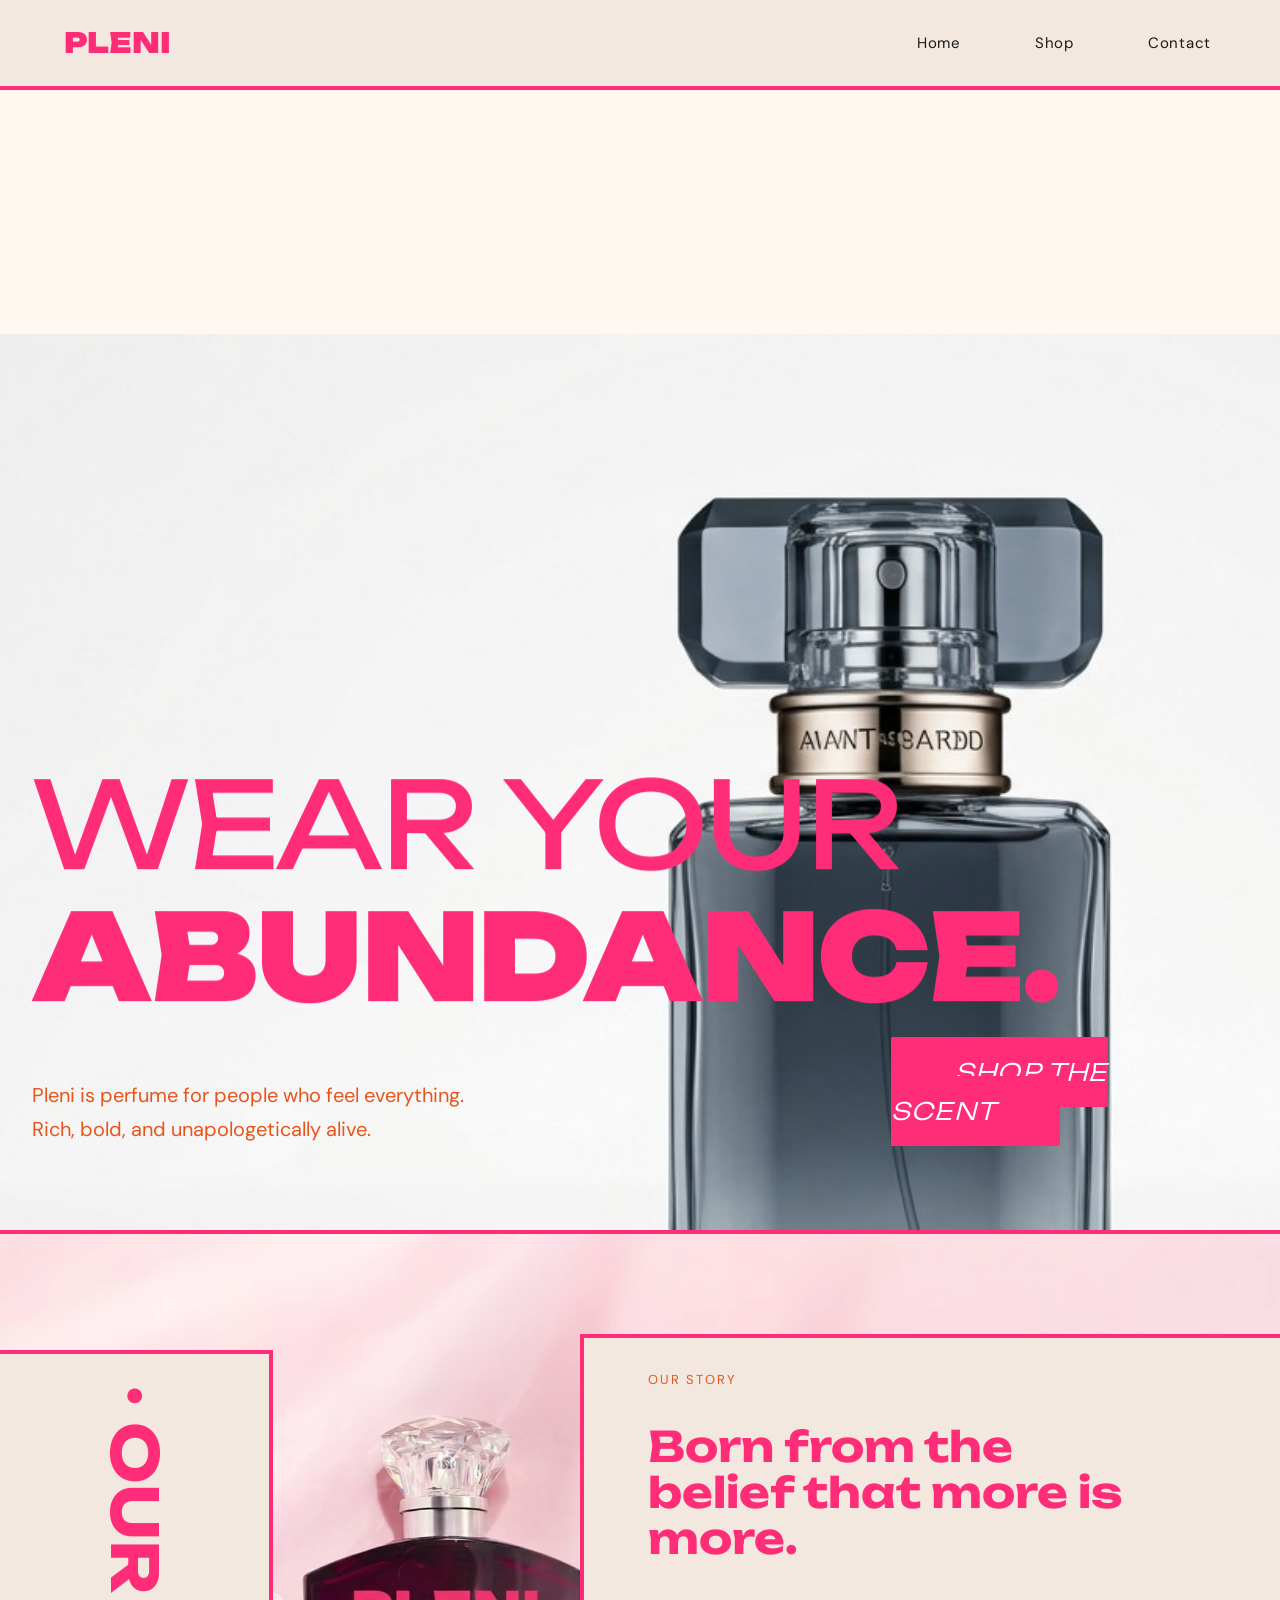
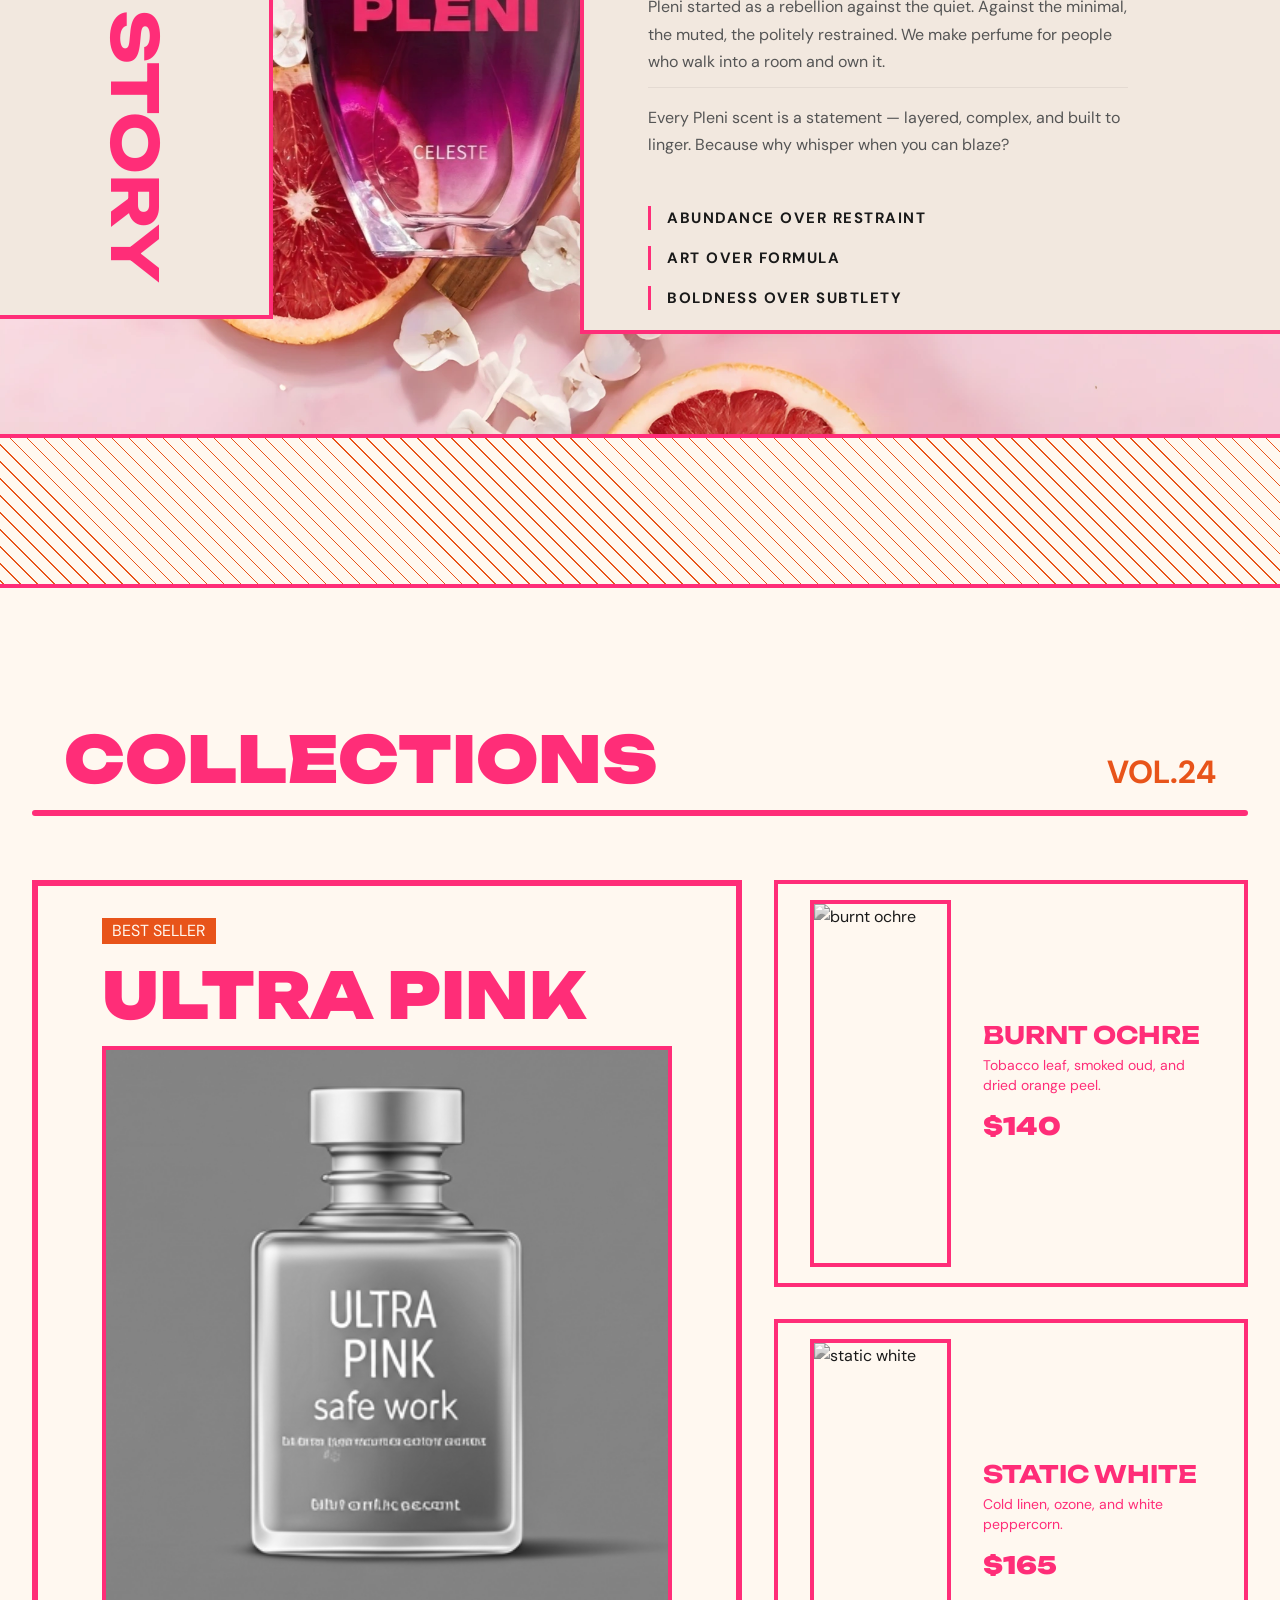
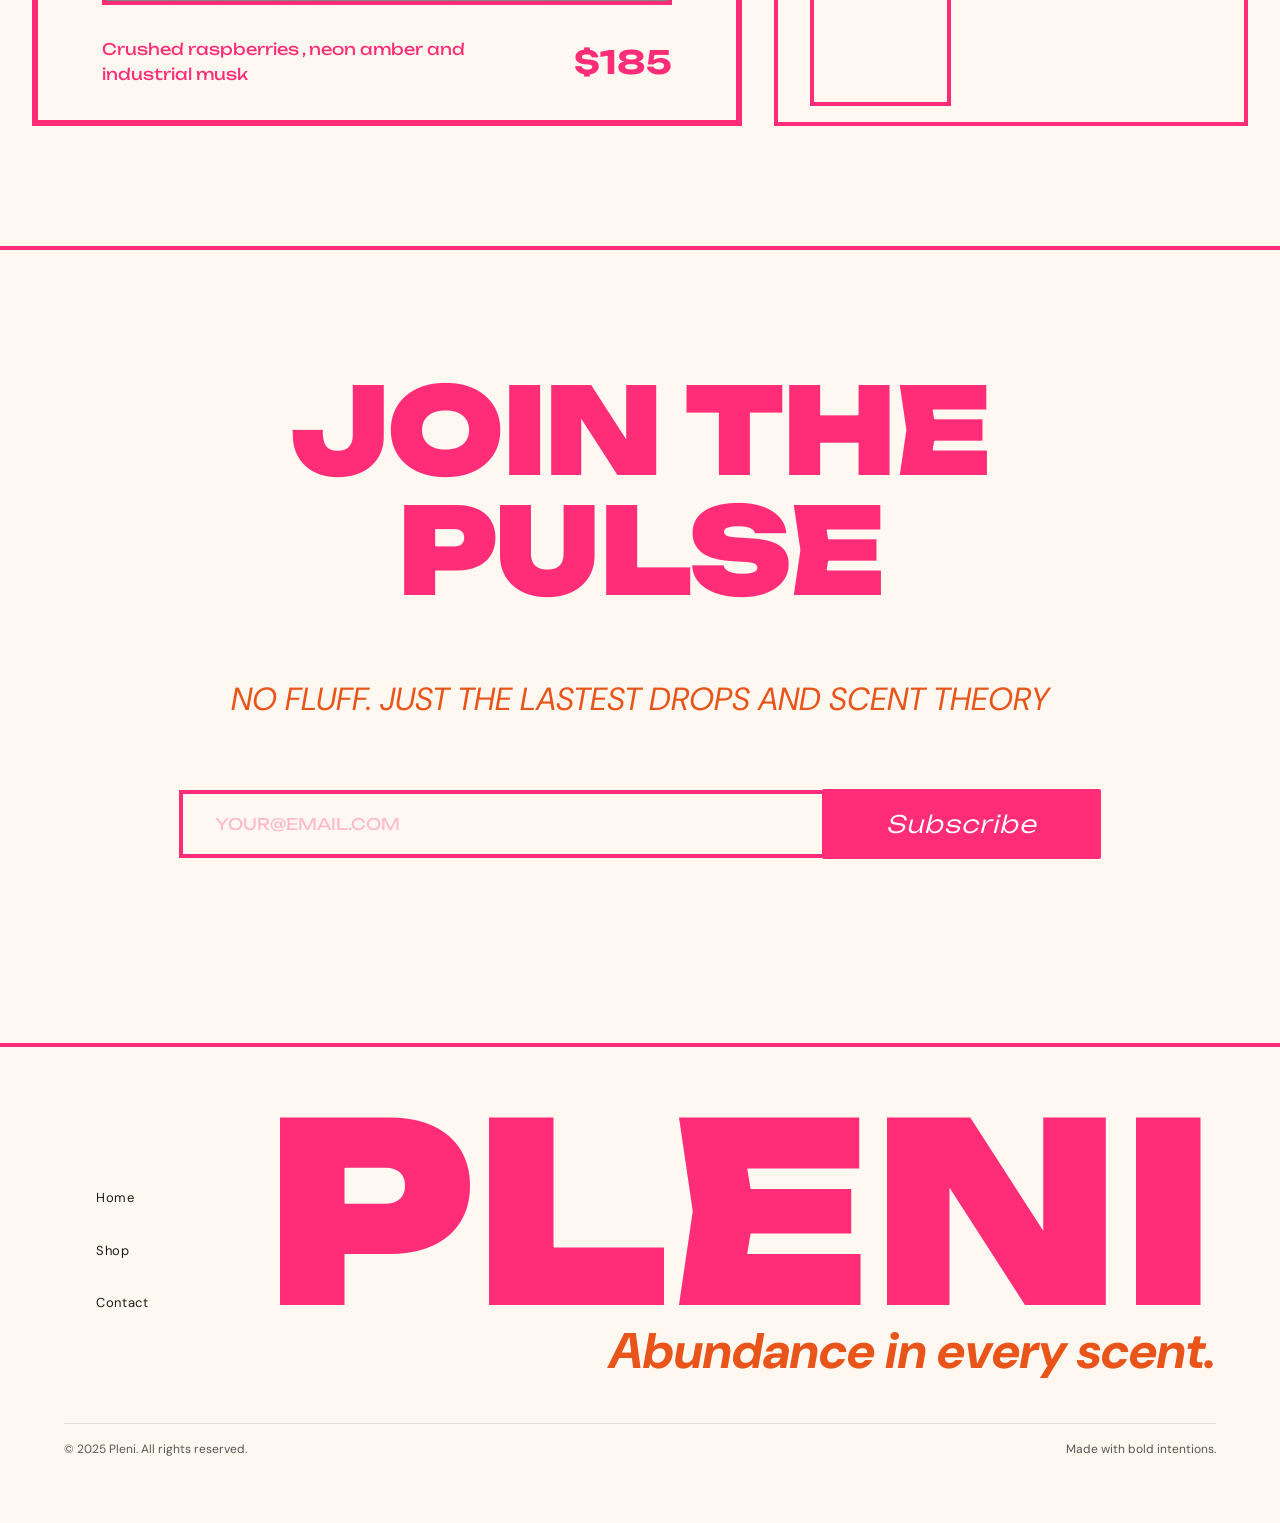
==== commit 50d67582: "subscribe section finishes" ====
--- a/index.html
+++ b/index.html
@@ -21,7 +21,7 @@
 
 <body>
     <nav class="navbar">
-        <a href="#" class="nav__logo-home">PLENI</a>
+        <a href="index.html" class="nav__logo-home">PLENI</a>
 
         <ul class="nav__links">
             <li><a href="index.html" class="nav__link">
@@ -99,47 +99,52 @@
             </div>
 
             <div class="collection-grid">
-                <div class="left-grid">
-                    <div class="left-grid_header">
-                        <p class="best-seller">BEST SELLER</p>
-                        <h1 class="left-grid_title">ULTRA PINK</h1>
+                <a href="shop.html" class="card-link">
+                    <div class="left-grid">
+                        <div class="left-grid_header">
+                            <p class="best-seller">BEST SELLER</p>
+                            <h1 class="left-grid_title">ULTRA PINK</h1>
+                        </div>
+                        <div class="img-wrapper">
+                            <img src="images/home-shop.png" alt="Ultra Pink Perfume Bottle" class="left-grid_image">
+                        </div>
+                        <div class="left-grid_description">
+                            <span class="left-grid_desc_title">Crushed raspberries , neon amber and industrial musk</span>
+                            <span class="left-grid_price">$185</span>
+                        </div>
                     </div>
-                    <div class="img-wrapper">
-                        <img src="images/home-shop.png" alt="Ultra Pink Perfume Bottle" class="left-grid_image">
+                </a>
+
+                <a href="shop.html" class="card-link">
+                    <div class="right-grid right-grid_top">
+                        <div class="img-wrapper">
+                            <img src="images/shop-hero-side-top.png" alt="burnt ochre" class="right-grid_image">
+                        </div>
+                        <div class="right-grid_desc">
+                            <h1 class="right-grid_title">BURNT OCHRE</h1>
+                            <p class="right-grid_body">Tobacco leaf, smoked oud, and dried orange peel.</p>
+                            <p class="right-grid_price">$140</p>
+                        </div>
                     </div>
-                    <div class="left-grid_description">
-                        <span class="left-grid_desc_title">Crushed raspberries , neon amber and industrial musk</span>
-                        <span class="left-grid_price">$185</span>
+                </a>
+
+                <a href="shop.html" class="card-link">
+                    <div class="right-grid right-grid_bottom">
+                        <div class="img-wrapper">
+                            <img src="images/shop-hero-side-top.png" alt="static white" class="right-grid_image">
+                        </div>
+                        <div class="right-grid_desc">
+                            <h1 class="right-grid_title">STATIC WHITE</h1>
+                            <p class="right-grid_body">Cold linen, ozone, and white peppercorn.</p>
+                            <p class="right-grid_price">$165</p>
+                        </div>
                     </div>
-                </div>
-
-                <div class="right-grid right-grid_top">
-                    <div class="img-wrapper">
-                        <img src="images/shop-hero-side-top.png" alt="burnt ochre" class="right-grid_image">
-                    </div>
-                    <div class="right-grid_desc">
-                        <h1 class="right-grid_title">BURNT OCHRE</h1>
-                        <p class="right-grid_body">Tobacco leaf, smoked oud, and dried orange peel.</p>
-                        <p class="right-grid_price">$140</p>
-                    </div>
-                </div>
-
-                <div class="right-grid right-grid_bottom">
-                    <div class="img-wrapper">
-                        <img src="images/shop-hero-side-bottom.png" alt="static white" class="right-grid_image">
-                    </div>
-                    <div class="right-grid_desc">
-                        <h1 class="right-grid_title">STATIC WHITE</h1>
-                        <p class="right-grid_body">Cold linen, ozone, and white peppercorn.</p>
-                        <p class="right-grid_price">$165</p>
-                    </div>
-                </div>
+                </a>
             </div>
         </section>
 
-        <section class="join-the-pulse">
-            <h1>JOIN THE</h1>
-            <h1>PULSE</h1>
+        <section class="subscribe-section">
+            <h1>JOIN THE <br>PULSE</h1>
             <p>NO FLUFF. JUST THE LASTEST DROPS AND SCENT THEORY</p>
             <form class="subscribe-form">
                 <input class="subscribe-input" type="email" placeholder="YOUR@EMAIL.COM" required>
--- a/styles.css
+++ b/styles.css
@@ -279,13 +279,6 @@
   font-family: var(--heading-font);
   font-weight: 300;
   font-style: italic;
-  transition: background-color 0.3s;
-  transition-delay: 1ms;
-}
-
-.hero-button .btn--primary:hover {
-  background-color: var(--secondary-color);
-  color: var(--white);
 }
 
 /* about section */
@@ -419,7 +412,7 @@
 
 .home-shop-section {
   height: fit-content;
-  margin: var(--spacing-xl);
+  margin: var(--spacing-xl) var(--spacing-md);
 }
 
 .shop-home-head_container {
@@ -431,7 +424,6 @@
   justify-content: space-between;
   align-items: baseline;
   padding: 0 var(--spacing-md);
-  padding-top: var(--spacing-lg);
   text-align: center;
 }
 
@@ -512,7 +504,7 @@
   color: var(--primary-color);
   font-family: var(--heading-font);
   font-size: var(--spacing-sm);
-  font-weight: 700;
+  font-weight: 400;
   width: 70%;
 }
 
@@ -521,6 +513,20 @@
   font-size: var(--spacing-md);
   font-weight: 700;
   color: var(--primary-color);
+}
+
+.left-grid:hover {
+  background-color: var(--primary-color);
+
+  .left-grid_image {
+    filter: grayscale(0%);
+  }
+
+  .left-grid_title,
+  .left-grid_desc_title,
+  .left-grid_price {
+    color: var(--white)
+  }
 }
 
 /* Right grid specific layout */
@@ -558,8 +564,8 @@
 
 .right-grid_title {
   font-family: var(--heading-font);
-  font-size: 28px;
-  font-weight: 900;
+  font-size: 24px;
+  font-weight: 700;
   color: var(--primary-color);
   line-height: 1.1;
   margin-bottom: 8px;
@@ -580,15 +586,48 @@
   color: var(--primary-color);
 }
 
+.right-grid:hover {
+  background-color: var(--primary-color);
+
+  .right-grid_image {
+    filter: grayscale(0%);
+  }
+
+  .right-grid_title,
+  .right-grid_body,
+  .right-grid_price {
+    color: var(--white);
+  }
+}
+
+.right-grid_top:hover {
+  background-color: var(--secondary-color);
+
+  .right-grid_image {
+    filter: grayscale(0%);
+  }
+
+  .right-grid_title,
+  .right-grid_body,
+  .right-grid_price {
+    color: var(--white);
+  }
+}
+
+.card-link {
+  text-decoration: none;
+  color: inherit; 
+  display: contents;
+}
 
 /* ═══════════════════════════════════════
    SUBSCRIBE
 ═══════════════════════════════════════ */
 
-.join-the-pulse{
-  border-top: 2px solid var(--primary-color);
-}
-.join-the-pulse h1{
+.subscribe-section{
+  border-top: var(--border);
+}
+.subscribe-section h1{
   font-family: var(--heading-font);
   font-size: var(--spacing-xl);
   font-weight: 900;
@@ -596,11 +635,11 @@
   text-transform: uppercase;
   letter-spacing: -0.02em;
   line-height: 1em;
-  margin: var(--spacing-lg);
+  
   align-items: center;
   text-align: center;
 }
-.join-the-pulse p{
+.subscribe-section p{
 font-family: var(--body-font);
   font-size: 2rem;
   color: var(--secondary-color);
@@ -608,6 +647,7 @@
   font-style: italic;
   align-items: center;
   text-align: center;
+  margin: var(--spacing-lg) 0;
 }
 
 .subscribe-input {
@@ -627,23 +667,9 @@
   opacity: 0.3;
 }
 
-.subscribe-form .btn--primary {
-  padding: 20px var(--spacing-lg);
-  font-size: 24px;
-  font-family: var(--heading-font);
-  font-weight: 300;
-  font-style: italic;
-  transition: background-color 0.3s;
-  transition-delay: 1ms;
-}
-
-.subscribe-form .btn--primary:hover {
-  background-color: var(--secondary-color);
-  color: var(--white);
-}
-.join-the-pulse .subscribe-form {
-  display: flex;
-  width: max-content;
+.subscribe-form {
+  display: flex;
+  width: 80%;
   align-items: center;
   margin: auto;
   margin-bottom: var(--spacing-lg);
@@ -823,13 +849,6 @@
   font-family: var(--heading-font);
   font-weight: 300;
   font-style: italic;
-  transition: background-color 0.3s;
-  transition-delay: 1ms;
-}
-
-.subscribe-form .btn--primary:hover {
-  background-color: var(--secondary-color);
-  color: var(--white);
 }
 
 
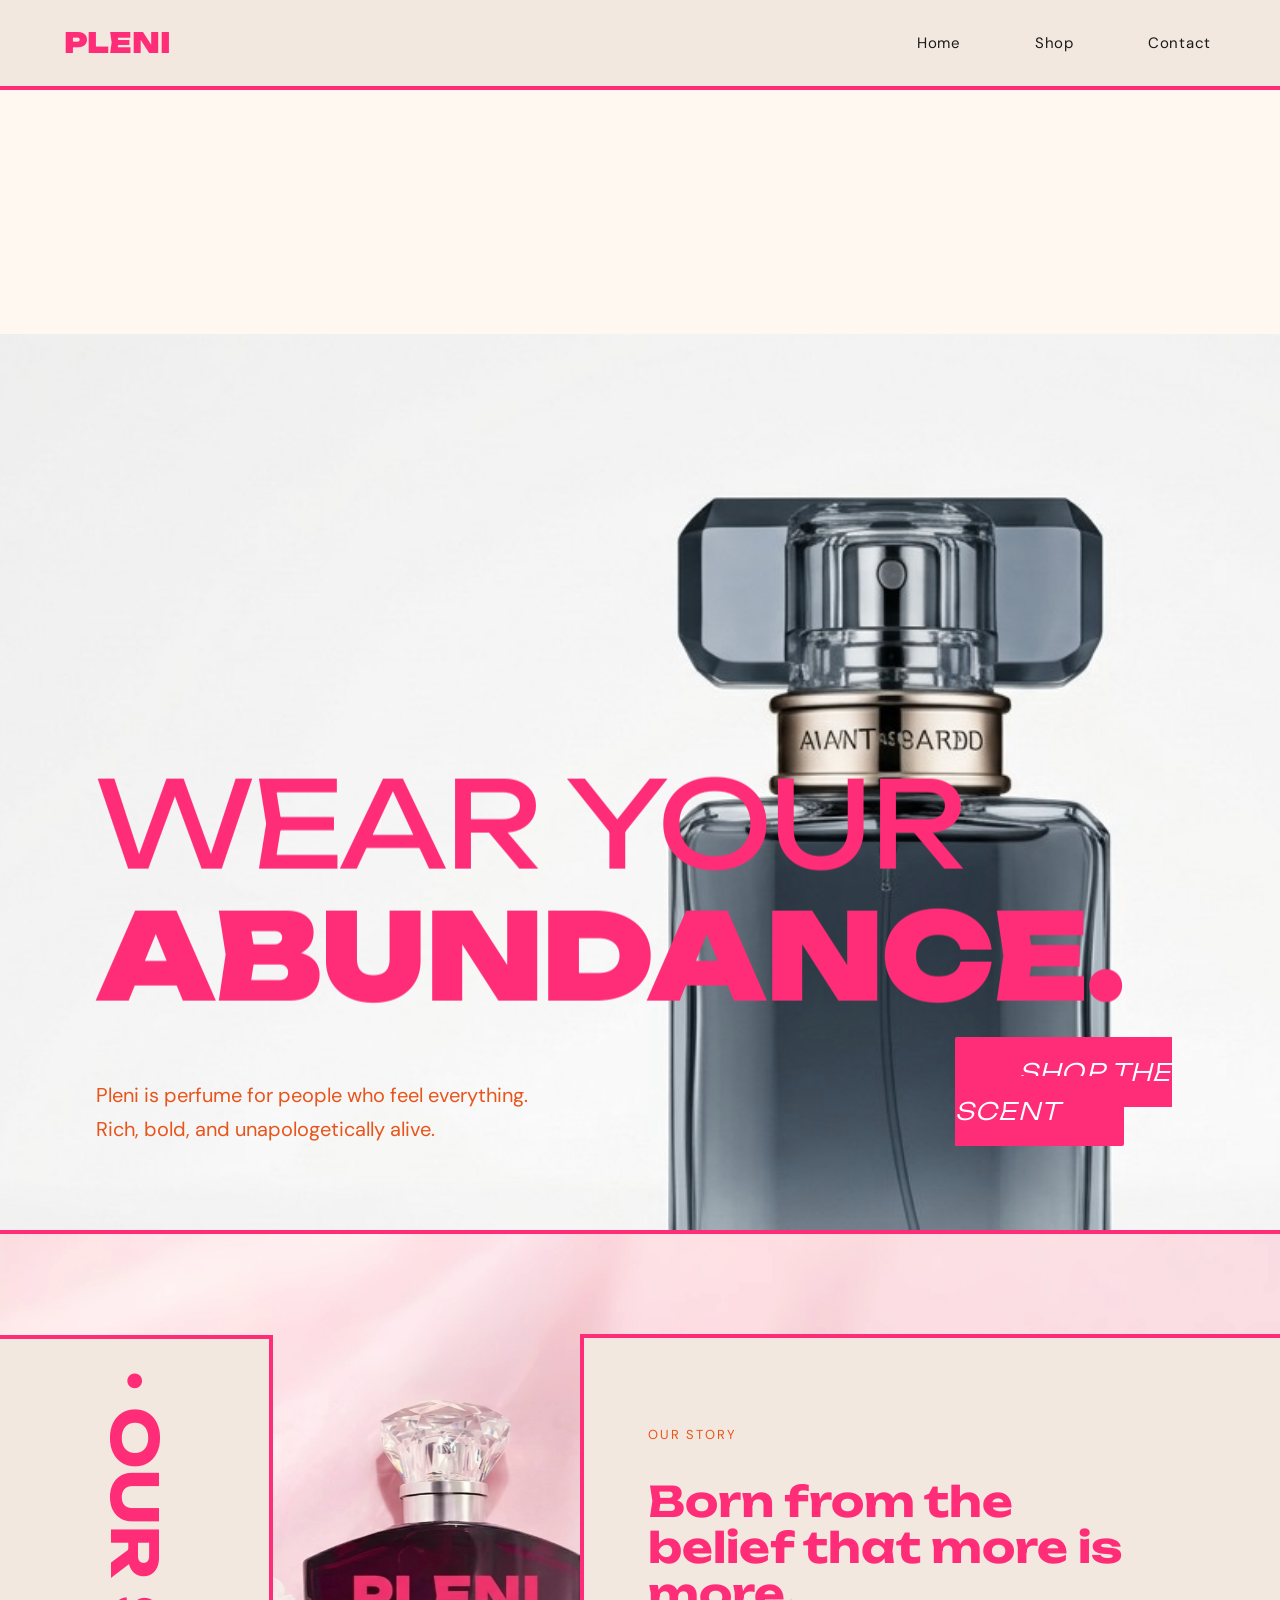
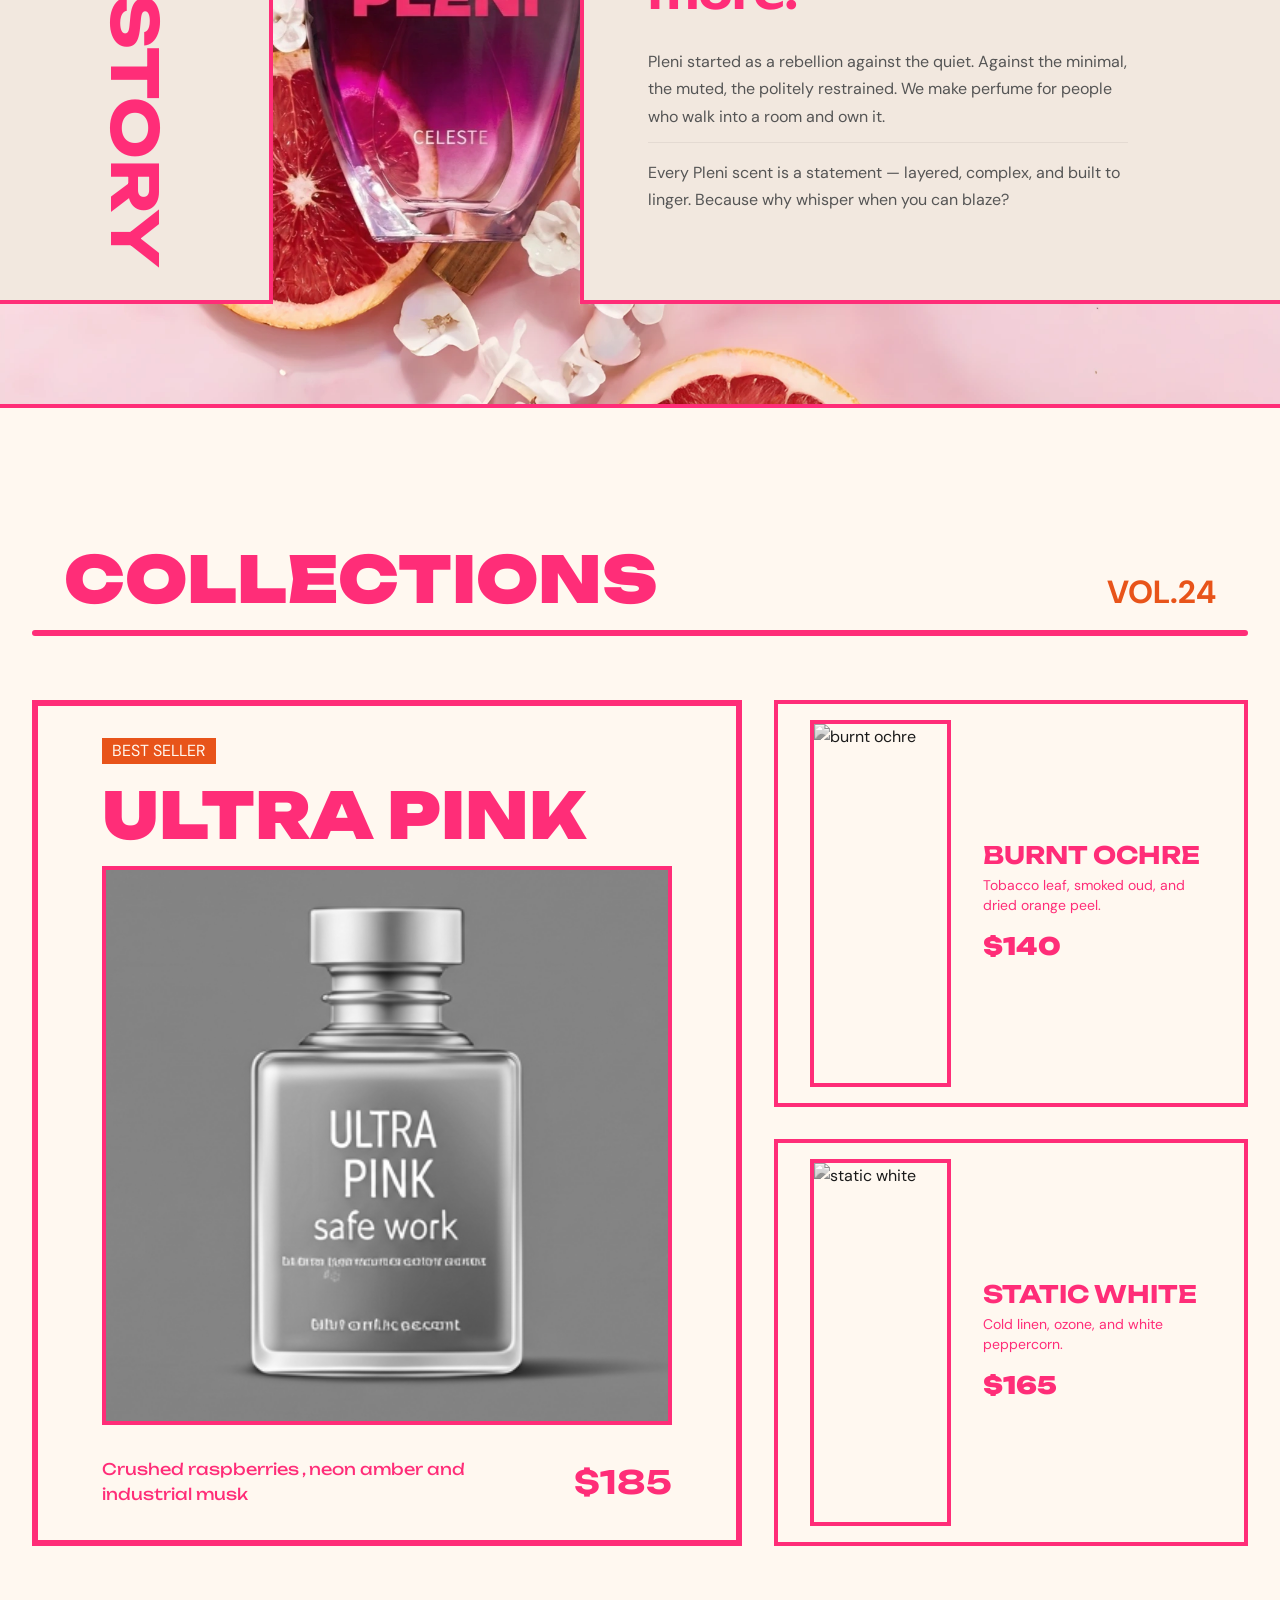
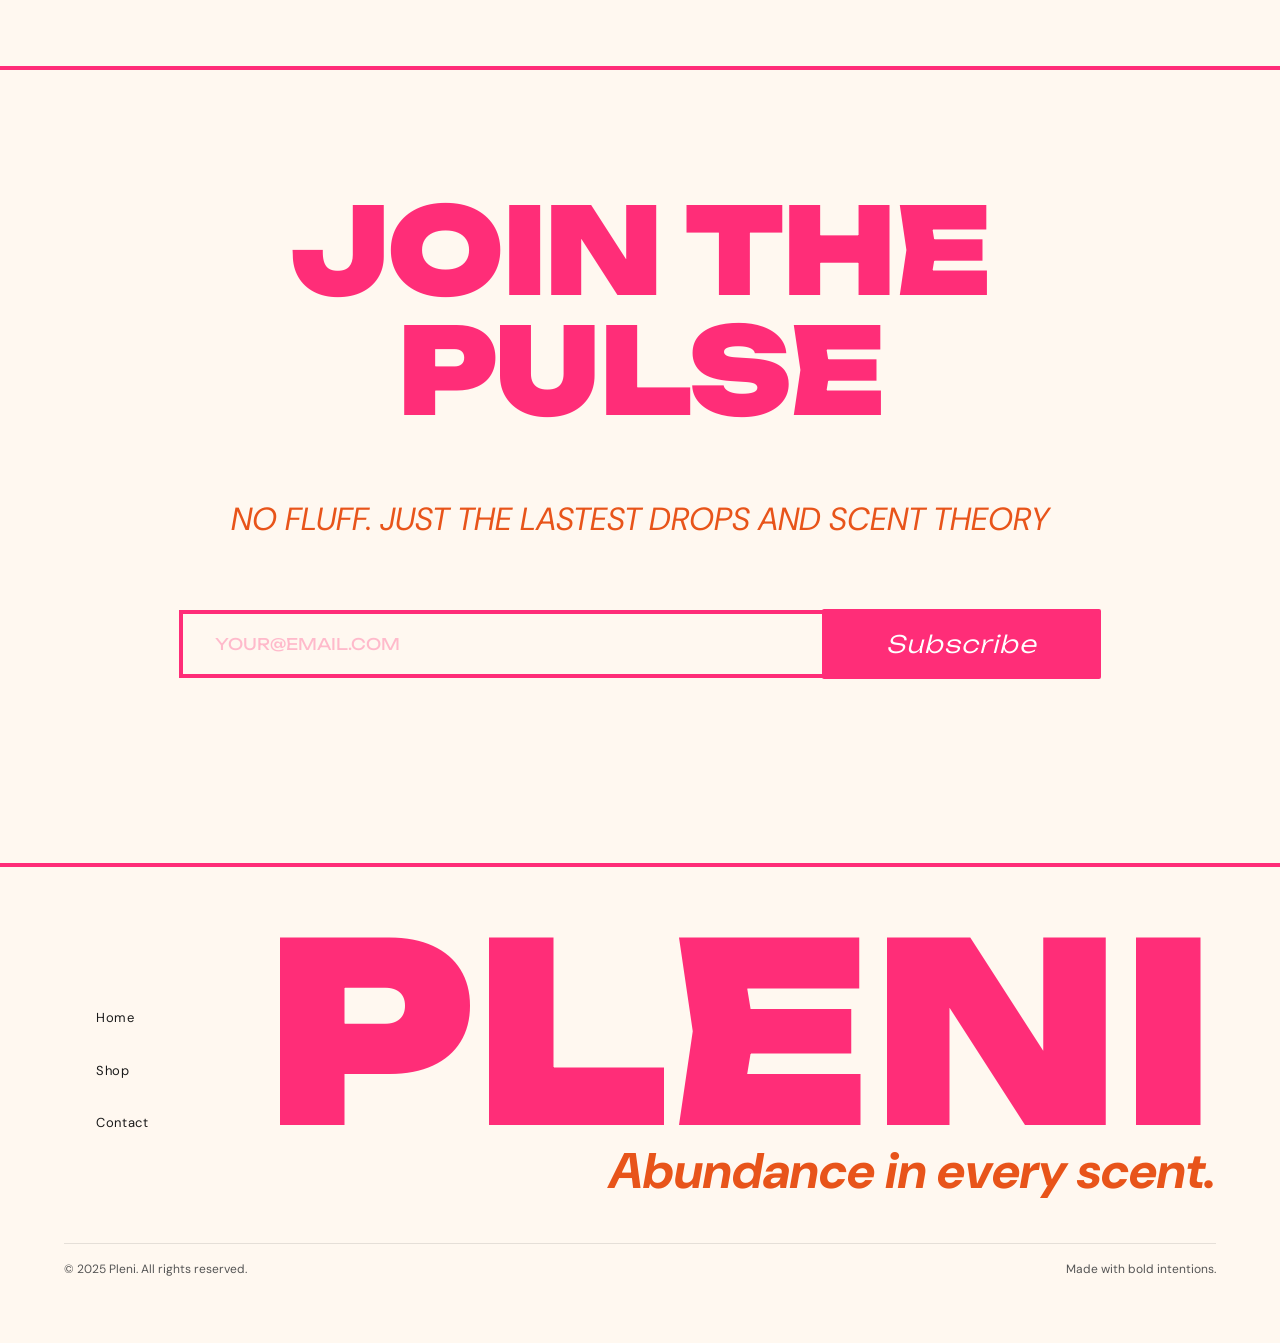
==== commit a4120bb1: "removed separator + small edits" ====
--- a/index.html
+++ b/index.html
@@ -76,18 +76,9 @@
                     you
                     can blaze?
                 </p>
-
-                <ul class="about__values">
-                    <li>Abundance over restraint</li>
-                    <li>Art over formula</li>
-                    <li>Boldness over subtlety</li>
-                </ul>
             </div>
 
         </section>
-
-
-        <section class="separator-image separator-lines"></section>
 
         <section class="home-shop-section">
             <div class="shop-home-head_container">
--- a/styles.css
+++ b/styles.css
@@ -206,11 +206,10 @@
   margin-top: 334px;
   height: 100vh;
   width: 100%;
-  margin-left: auto;
-  margin-right: auto;
+  padding: 0 var(--spacing-lg);
   display: flex;
   align-items: flex-end;
-  justify-content: space-around;
+  justify-content: space-between;
   scroll-margin-top: 400px;
   border-bottom: var(--border);
   position: relative;
@@ -326,14 +325,14 @@
 .about__content {
   display: flex;
   flex-direction: column;
+  justify-content: center;
   gap: var(--spacing-md);
-  height: 600px;
+  height: 570px;
   width: 700px;
   border-top: var(--border);
   border-bottom: var(--border);
   border-left: var(--border);
   padding-left: var(--spacing-lg);
-  padding-top: var(--spacing-md);
   background-color: var(--page-background-alt);
 }
 
@@ -369,43 +368,6 @@
 .about__body+.about__body {
   padding-top: var(--spacing-sm);
   border-top: 1px solid rgba(0, 0, 0, 0.06);
-}
-
-
-.about__values {
-  list-style: none;
-  display: flex;
-  flex-direction: column;
-  gap: var(--spacing-sm);
-  margin-top: var(--spacing-sm);
-}
-
-.about__values li {
-  font-family: var(--body-font);
-  font-size: 15px;
-  font-weight: 700;
-  color: var(--body-text);
-  text-transform: uppercase;
-  letter-spacing: 0.1em;
-  padding-left: var(--spacing-sm);
-  border-left: 3px solid var(--primary-color);
-}
-
-/* separator */
-
-.separator-lines {
-  background-color: var(--page-background);
-  background-size: 125% 100%;
-  /* #DO NOT CHANGE A SINGLE DIGIT */
-  width: 100%;
-  height: 150px;
-  background-image: repeating-linear-gradient(45deg,
-      var(--secondary-color),
-      var(--secondary-color) 1px,
-      transparent 1px,
-      transparent 12px);
-  border-top: none;
-  border-bottom: var(--border);
 }
 
 /* home shop */
@@ -626,6 +588,7 @@
 
 .subscribe-section{
   border-top: var(--border);
+  padding: var(--spacing-xl) var(--spacing-lg);
 }
 .subscribe-section h1{
   font-family: var(--heading-font);
@@ -675,6 +638,16 @@
   margin-bottom: var(--spacing-lg);
 }
 
+.subscribe-form .btn--primary {
+  padding: 20px var(--spacing-lg);
+  font-size: 24px;
+  font-family: var(--heading-font);
+  font-weight: 300;
+  font-style: italic;
+  transition: background-color 0.3s;
+  transition-delay: 1ms;
+  margin-left: -5px;
+}
 
 /* footer */
 
@@ -780,18 +753,16 @@
 }
 
 /* ═══════════════════════════════════════
-   SUBSCRIBE
+   shop - SUBSCRIBE
 ═══════════════════════════════════════ */
 
-.subscribe-section {
+.shop-subscribe-section {
   background-color: var(--page-background);
   padding: var(--spacing-xl) var(--spacing-lg);
-  height: min-content;
-}
-
-.subscribe-inner {
-  width: 900px;
-  height: min-content;
+}
+
+.shop-subscribe-inner {
+  max-width: 800px;
   margin: 0 auto;
   border: var(--border);
   padding: var(--spacing-md) var(--spacing-lg);
@@ -802,31 +773,30 @@
   gap: var(--spacing-md);
 }
 
-.subscribe-title {
+.shop-subscribe-title {
   font-family: var(--heading-font);
   font-size: 48px;
   font-weight: 900;
   color: var(--primary-color);
   text-transform: uppercase;
   letter-spacing: -0.02em;
-  margin-bottom: -35px;
-}
-
-.subscribe-subtitle {
+  margin-bottom: -40px;
+}
+
+.shop-subscribe-subtitle {
   font-family: var(--body-font);
   font-size: 13px;
   color: var(--secondary-color);
   text-transform: uppercase;
   letter-spacing: 0.15em;
   font-weight: 700;
-  margin-bottom: 10px;
-}
-
-.subscribe-form {
-  display: flex;
-}
-
-.subscribe-input {
+}
+
+.shop-subscribe-form {
+  display: flex;
+}
+
+.shop-subscribe-input {
   flex: 1;
   background-color: var(--page-background);
   border: var(--border);
@@ -838,12 +808,13 @@
   outline: none;
 }
 
-.subscribe-input::placeholder {
+.shop-subscribe-input::placeholder {
   color: var(--primary-color);
   opacity: 0.3;
 }
 
-.subscribe-form .btn--primary {
+.shop-subscribe-form .btn--primary {
+  border-radius: 0;
   padding: 20px var(--spacing-lg);
   font-size: 24px;
   font-family: var(--heading-font);
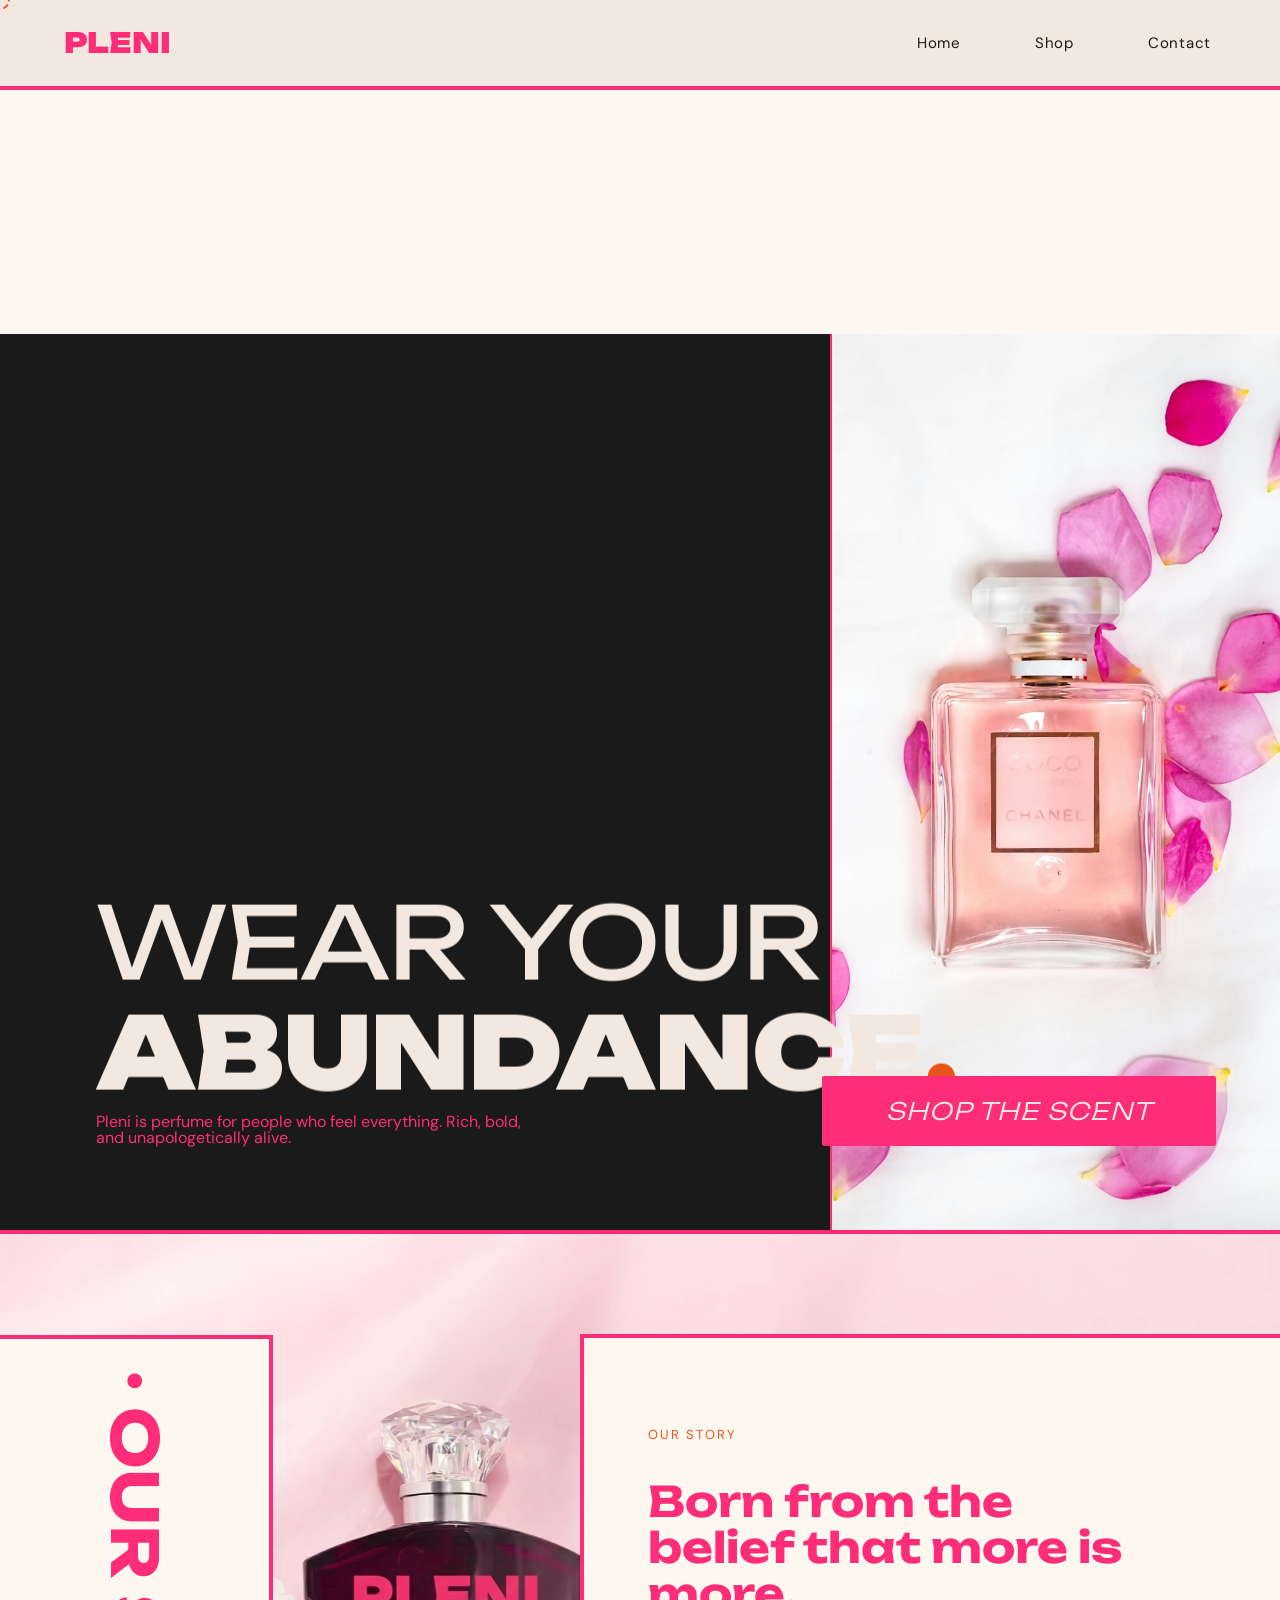
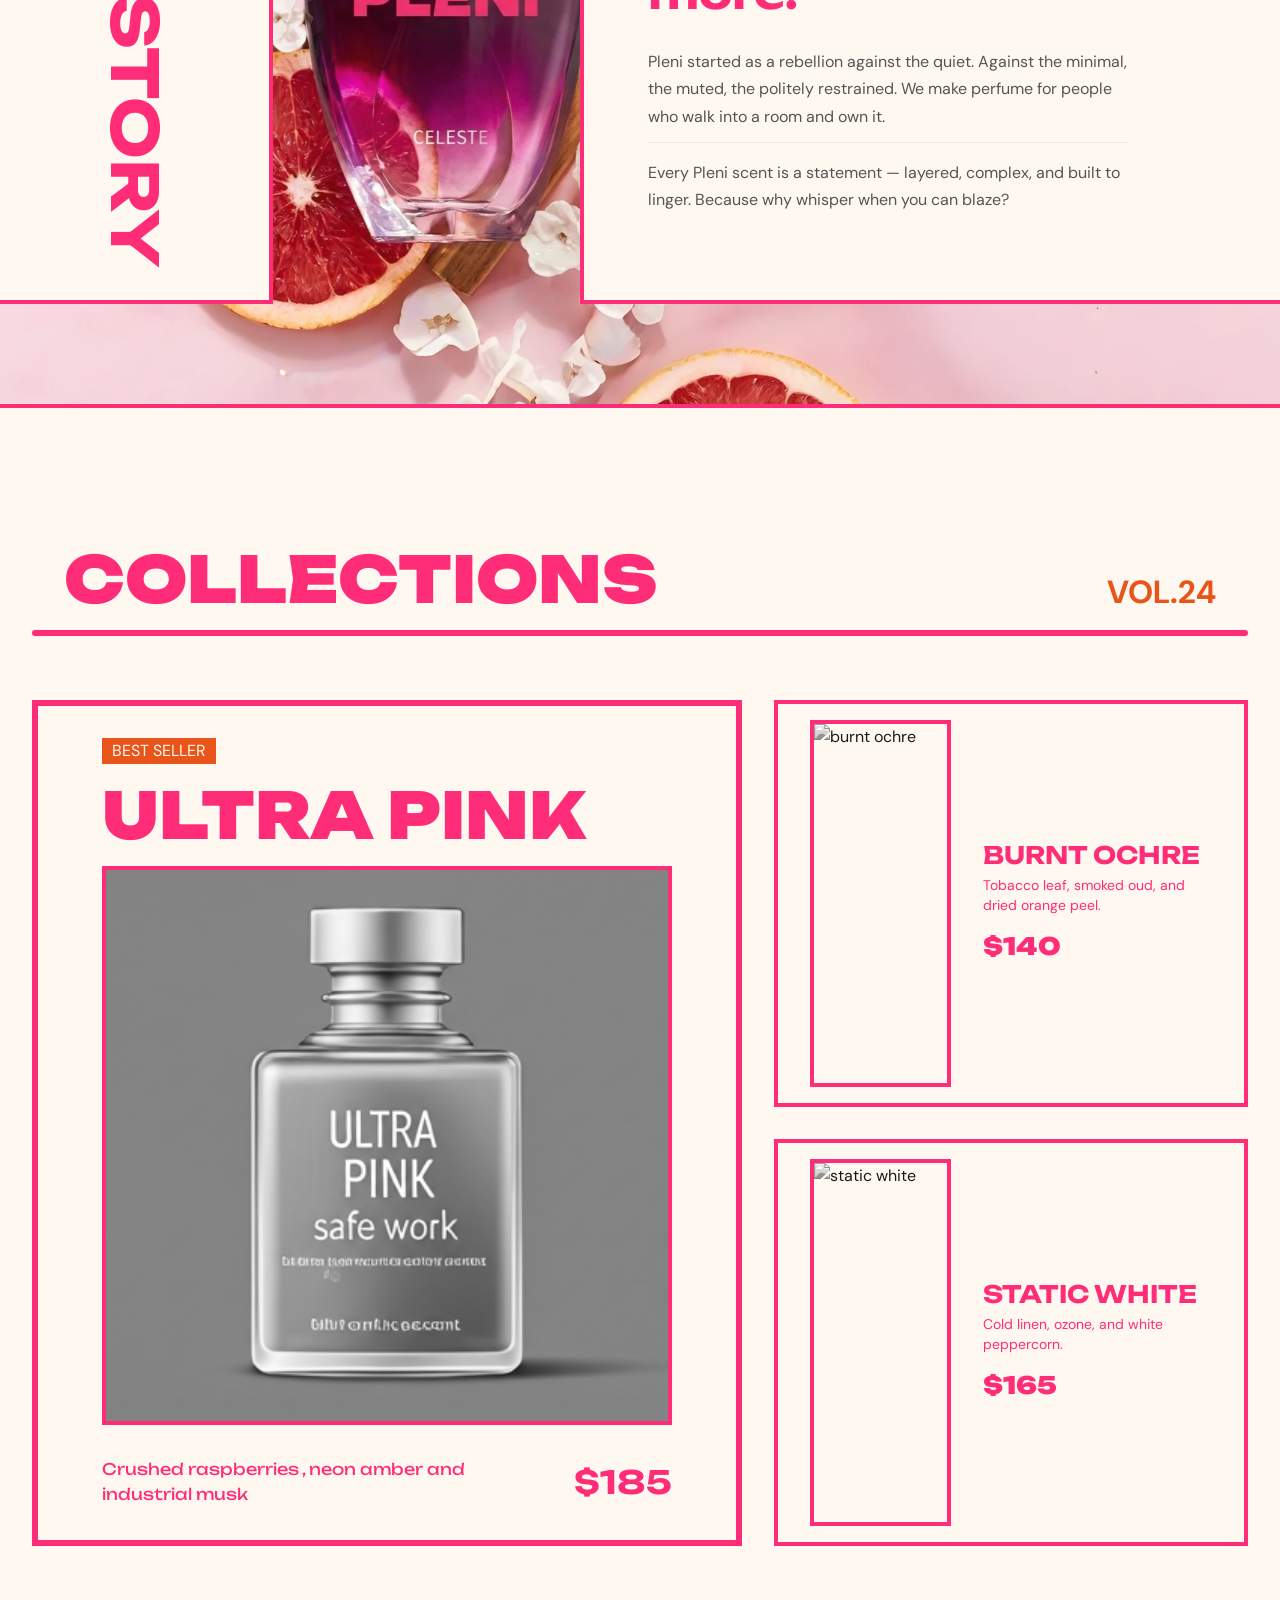
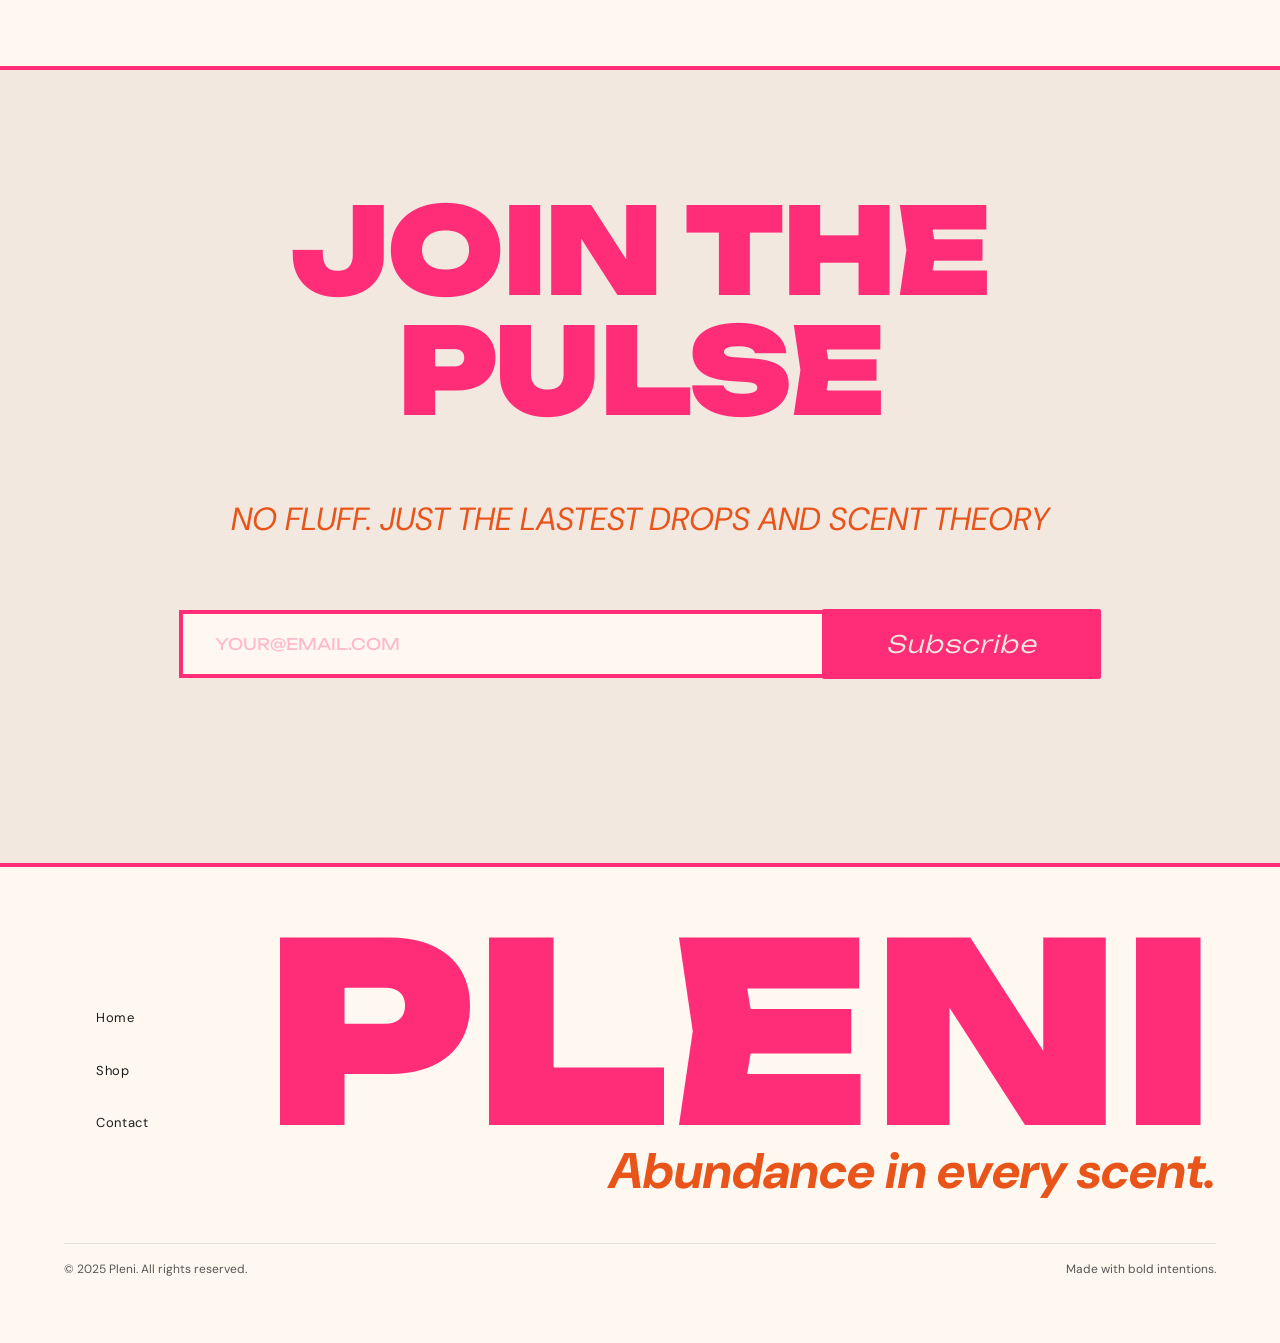
==== commit 139cf991: "hero redo + added custom cursor" ====
--- a/index.html
+++ b/index.html
@@ -39,20 +39,30 @@
         </ul>
     </nav>
 
+    <div class="cursor"></div>
+
     <main>
-        <section class="hero-section" id="hero">
+        <section class="hero-section" id="hero" data-cursor="var(--secondary-color)">
             <div class="hero__text">
-                <h1 class="hero__title">WEAR YOUR <br><span class="hero-title-span">ABUNDANCE.</span></h1>
+                <h1 class="hero__title">WEAR YOUR <br><span class="hero-title-span">ABUNDANCE <span id="hero-dot">.</span></span></h1>
                 <p class="hero__subtitle">
                     Pleni is perfume for people who feel everything. Rich, bold, and unapologetically alive.
                 </p>
             </div>
+
             <div class="hero-button">
                 <a href="shop.html" class="btn btn--primary">SHOP THE SCENT</a>
             </div>
+
+            <div class="hero-bg">
+                <div class="hero-bg-left"></div>
+                <div class="hero-bg-right">
+                    <img src="images/home-hero-2.jpg" alt="perfume" />
+                </div>
+            </div>
         </section>
 
-        <section class="about-section" id="about">
+        <section class="about-section" id="about" data-cursor="var(--body-text)">
             <div class="about__visual">
                 <div class="about-side">
                     <h1 class="about-side__title">· OUR STORY</h1>
--- a/styles.css
+++ b/styles.css
@@ -40,6 +40,10 @@
   box-sizing: border-box;
 }
 
+* , *:hover, button, a, input, label {
+  cursor: none !important;
+}
+
 html,
 body {
   overflow-x: hidden;
@@ -64,6 +68,24 @@
 
 
 /* Global styles */
+
+.cursor {
+  width: 20px;
+  height: 20px;
+  border-radius: 50%;
+  border: 2px dashed var(--primary-color);
+  background: transparent; /* hollow */
+  position: fixed;
+  pointer-events: none; 
+  z-index: 9999;
+  transform: translate(-50%, -50%);
+  transition: background-color 0.3s ease, border-color 0.3s ease, width 0.2s ease, height 0.2s ease;
+}
+
+.cursor.hovering {
+  width: 40px;
+  height: 40px;
+}
 
 .btn {
   font-family: var(--body-font);
@@ -82,7 +104,7 @@
 
 .btn--primary {
   background-color: var(--primary-color);
-  color: #ffffff;
+  color: var(--page-background-alt);
 }
 
 .btn--ghost {
@@ -93,7 +115,7 @@
 
 .btn--primary:hover {
   color: var(--primary-color);
-  background-color: var(--black);
+  background-color: var(--body-text);
 }
 
 .btn--ghost:hover {
@@ -229,6 +251,31 @@
   z-index: -1;
 }
 
+.hero-bg {
+  position: absolute; 
+  inset: 0; 
+  display: flex;
+  z-index: 0;
+}
+
+.hero-bg-left {
+  flex: 65%;
+  background-color: var(--body-text);
+  border-right: var(--border);
+  border-right-width: 2px;
+}
+
+.hero-bg-right {
+  flex: 35%;
+  overflow: hidden;
+}
+
+.hero-bg-right img {
+  width: 100%;
+  height: 100%;
+  object-fit: cover;
+}
+
 /* hero primary content */
 
 .hero__text {
@@ -238,13 +285,14 @@
   gap: var(--spacing-sm);
   padding: var(--spacing-md);
   margin-bottom: var(--spacing-md);
+  z-index: 1;
 }
 
 .hero__title {
   font-family: var(--heading-font);
   font-weight: 400;
-  font-size: 120px;
-  color: var(--primary-color);
+  font-size: 100px;
+  color: var(--page-background-alt);
   line-height: 110%;
   margin-bottom: -10px;
   letter-spacing: -0.02em;
@@ -257,19 +305,24 @@
   font-weight: 900;
 }
 
+#hero-dot {
+  color: var(--secondary-color);
+  margin-left: -20px;
+}
+
 .hero__subtitle {
   font-family: var(--body-font);
-  font-size: 20px;
-  color: var(--secondary-color);
+  font-size: 16px;
+  color: var(--primary-color);
   margin-bottom: 20px;
-  line-height: 1.7;
+  line-height: 1;
   max-width: 450px;
-  margin-top: 50px;
 }
 
 .hero-button {
   margin-bottom: 100px;
   margin-left: -200px;
+  z-index: 1;
 }
 
 .hero-button .btn--primary {
@@ -309,7 +362,7 @@
   border-top: var(--border);
   border-bottom: var(--border);
   border-right: var(--border);
-  background-color: var(--page-background-alt);
+  background-color: var(--page-background);
 }
 
 .about-side__title {
@@ -333,7 +386,7 @@
   border-bottom: var(--border);
   border-left: var(--border);
   padding-left: var(--spacing-lg);
-  background-color: var(--page-background-alt);
+  background-color: var(--page-background);
 }
 
 .section__eyebrow {
@@ -589,6 +642,7 @@
 .subscribe-section{
   border-top: var(--border);
   padding: var(--spacing-xl) var(--spacing-lg);
+  background-color: var(--page-background-alt);
 }
 .subscribe-section h1{
   font-family: var(--heading-font);
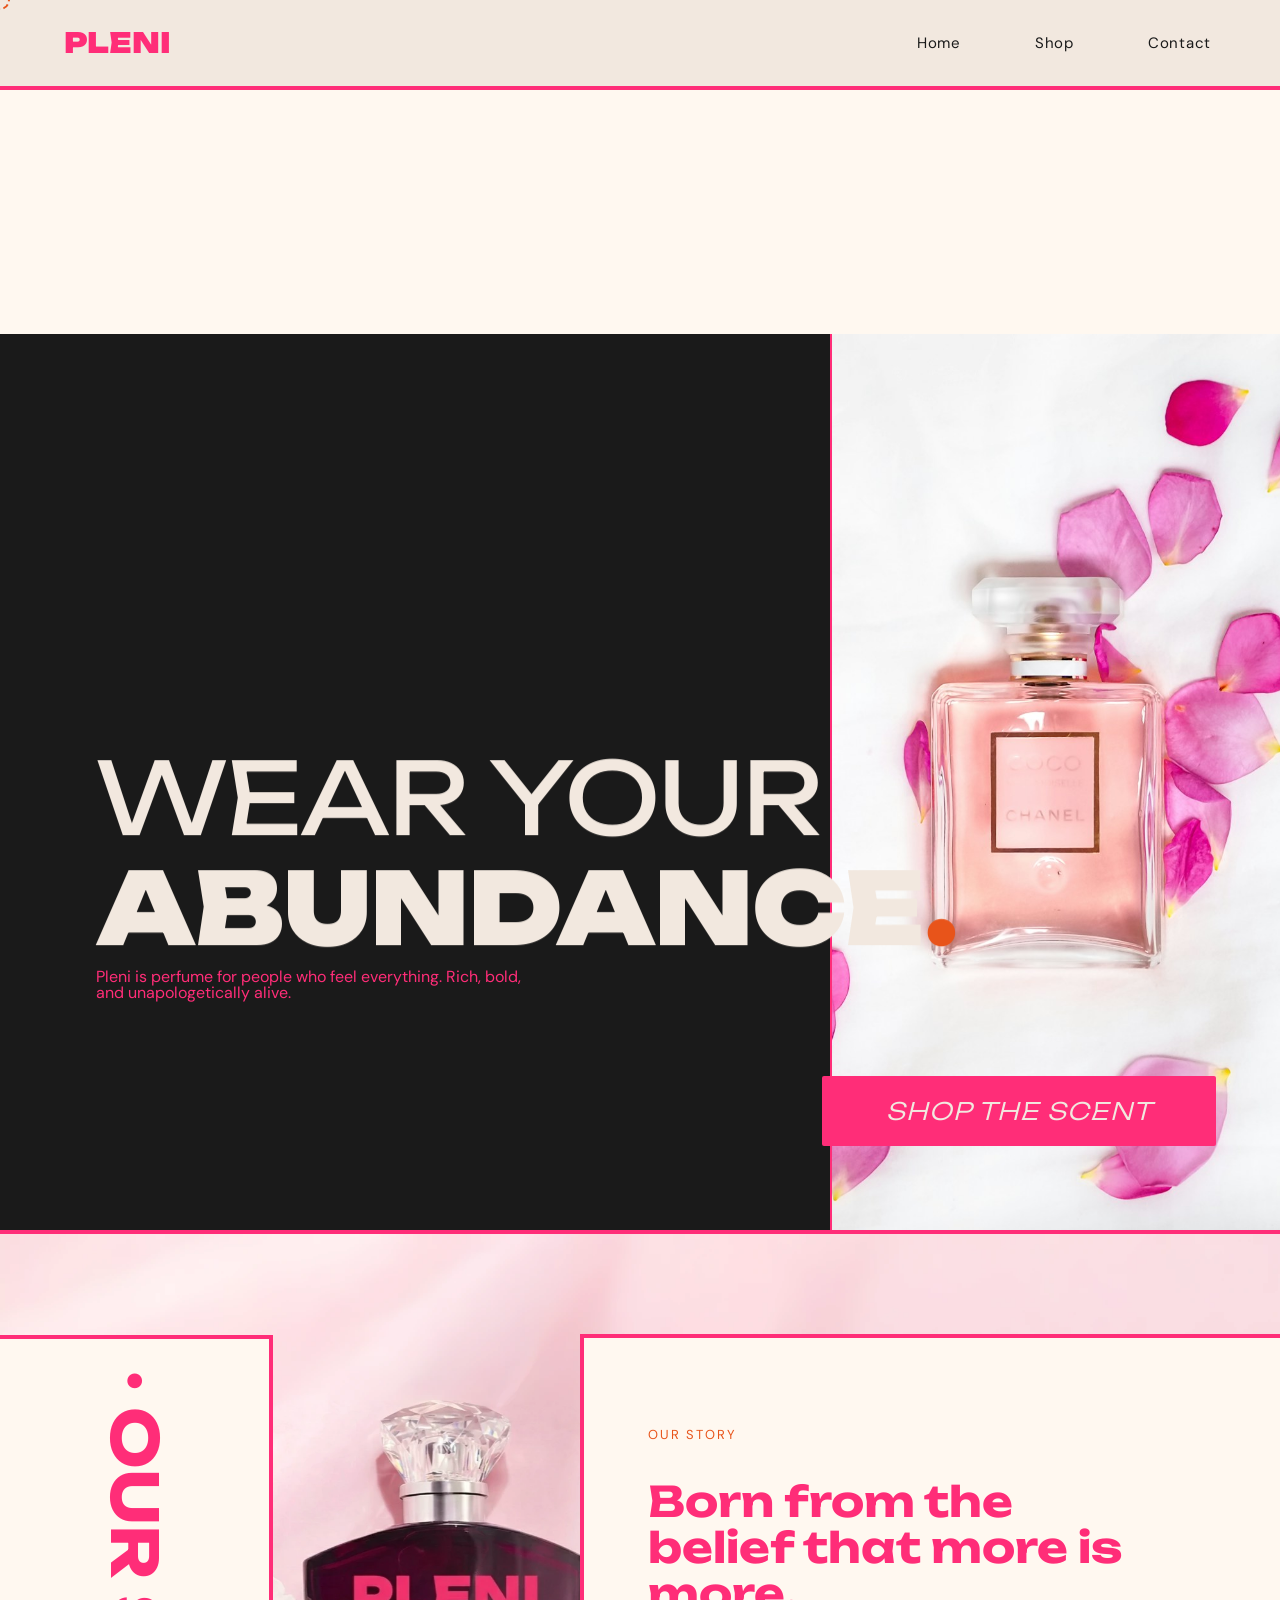
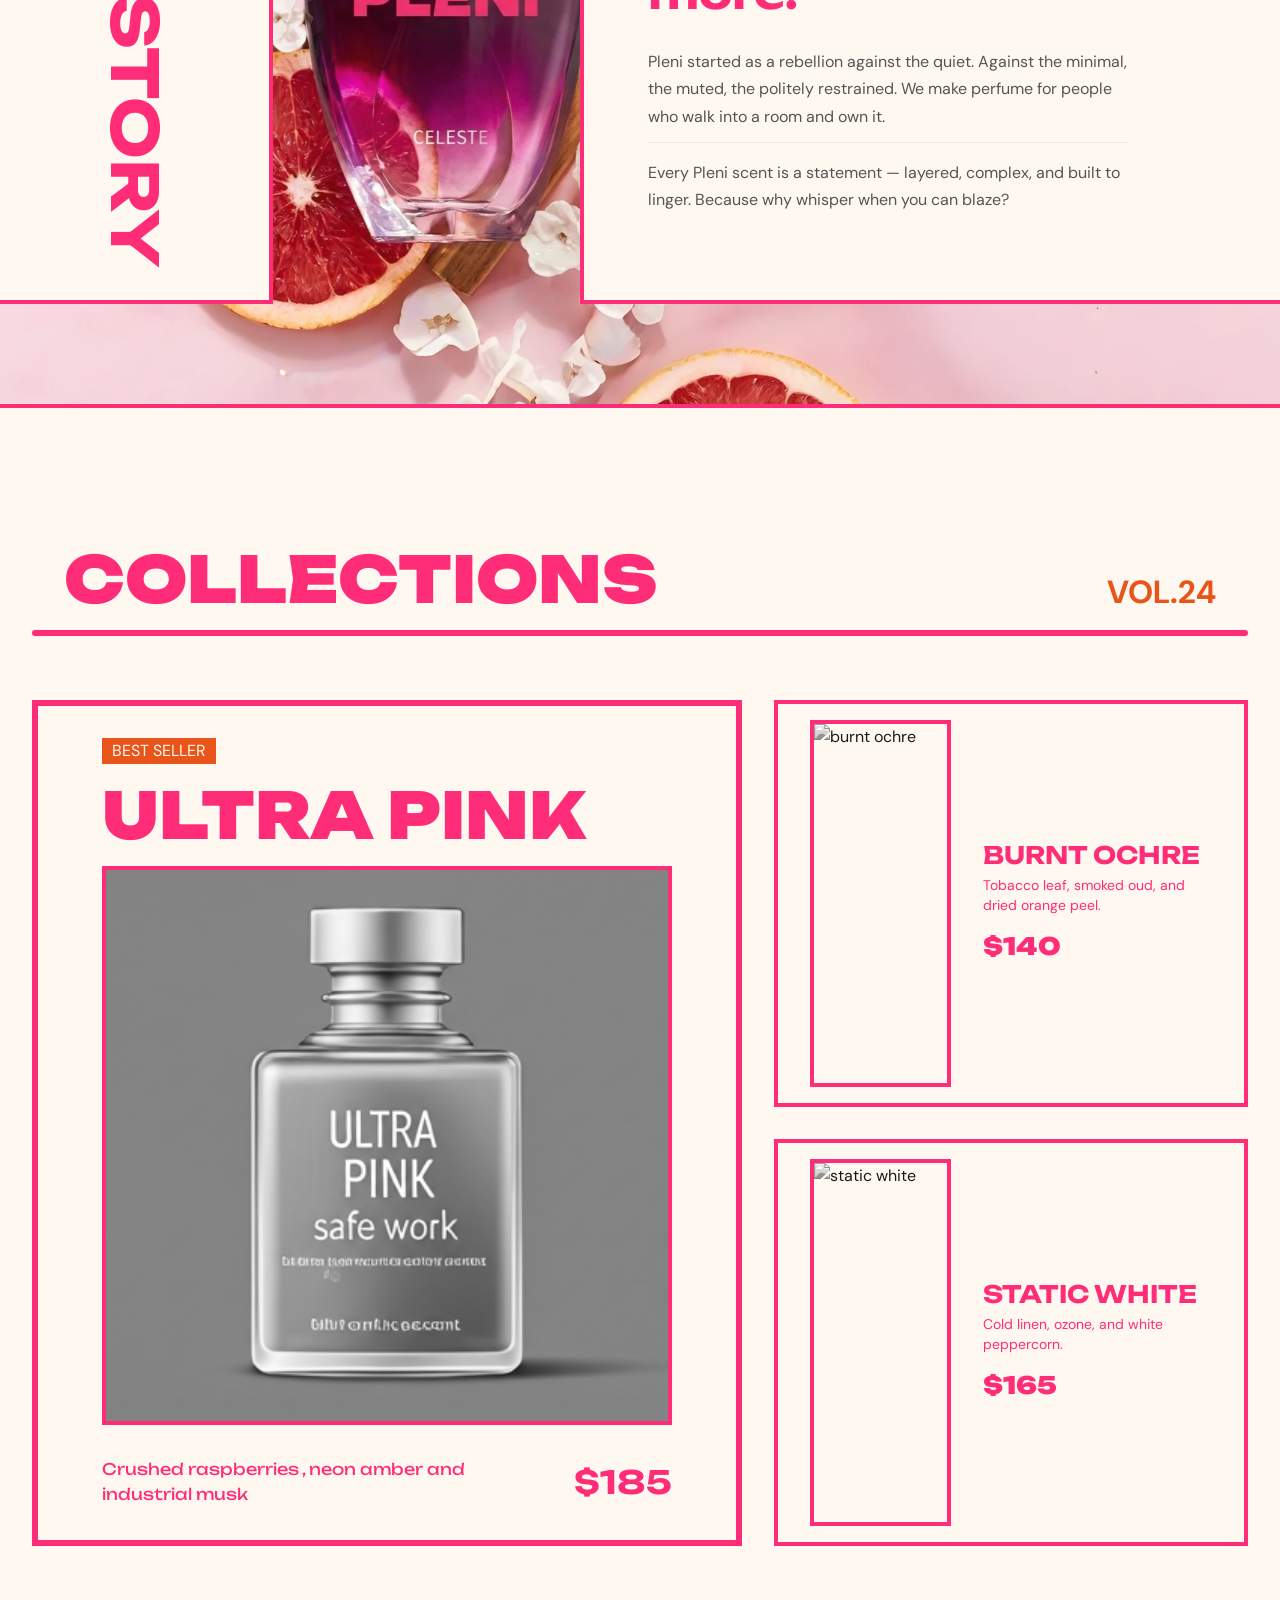
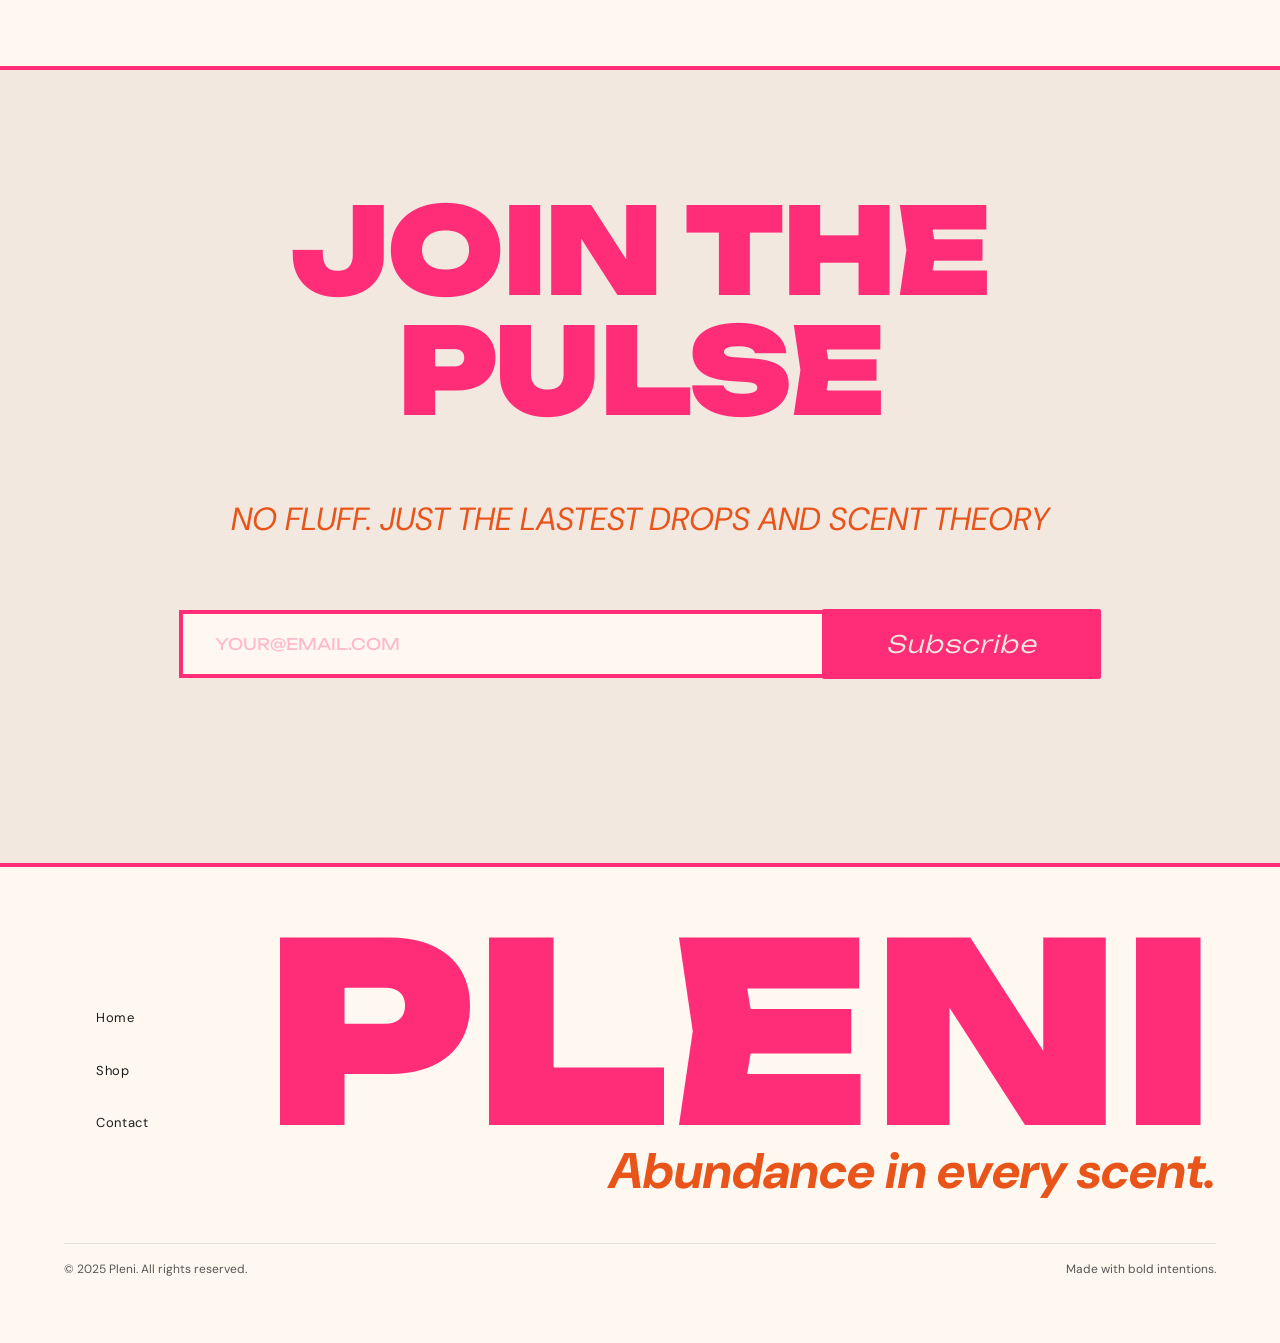
==== commit b5179f0a: "Merge pull request #4 from patrick856/main shop" ====
--- a/index.html
+++ b/index.html
@@ -90,7 +90,7 @@
 
         </section>
 
-        <section class="home-shop-section">
+        <section class="home-shop-section" data-cursor="var(--body-text)">
             <div class="shop-home-head_container">
                 <div class="shop-home_header">
                     <h2 class="collection-header">COLLECTIONS</h2>
@@ -144,7 +144,7 @@
             </div>
         </section>
 
-        <section class="subscribe-section">
+        <section class="subscribe-section" data-cursor="var(--secondary-color)">
             <h1>JOIN THE <br>PULSE</h1>
             <p>NO FLUFF. JUST THE LASTEST DROPS AND SCENT THEORY</p>
             <form class="subscribe-form">
--- a/styles.css
+++ b/styles.css
@@ -80,6 +80,12 @@
   z-index: 9999;
   transform: translate(-50%, -50%);
   transition: background-color 0.3s ease, border-color 0.3s ease, width 0.2s ease, height 0.2s ease;
+  animation: spin 4s linear infinite;
+}
+
+@keyframes spin {
+  from { transform: translate(-50%, -50%) rotate(0deg); }
+  to { transform: translate(-50%, -50%) rotate(360deg); }
 }
 
 .cursor.hovering {
@@ -282,9 +288,10 @@
   display: flex;
   flex-direction: column;
   justify-content: center;
+  align-self: center;
   gap: var(--spacing-sm);
   padding: var(--spacing-md);
-  margin-bottom: var(--spacing-md);
+  margin-bottom: -200px;
   z-index: 1;
 }
 
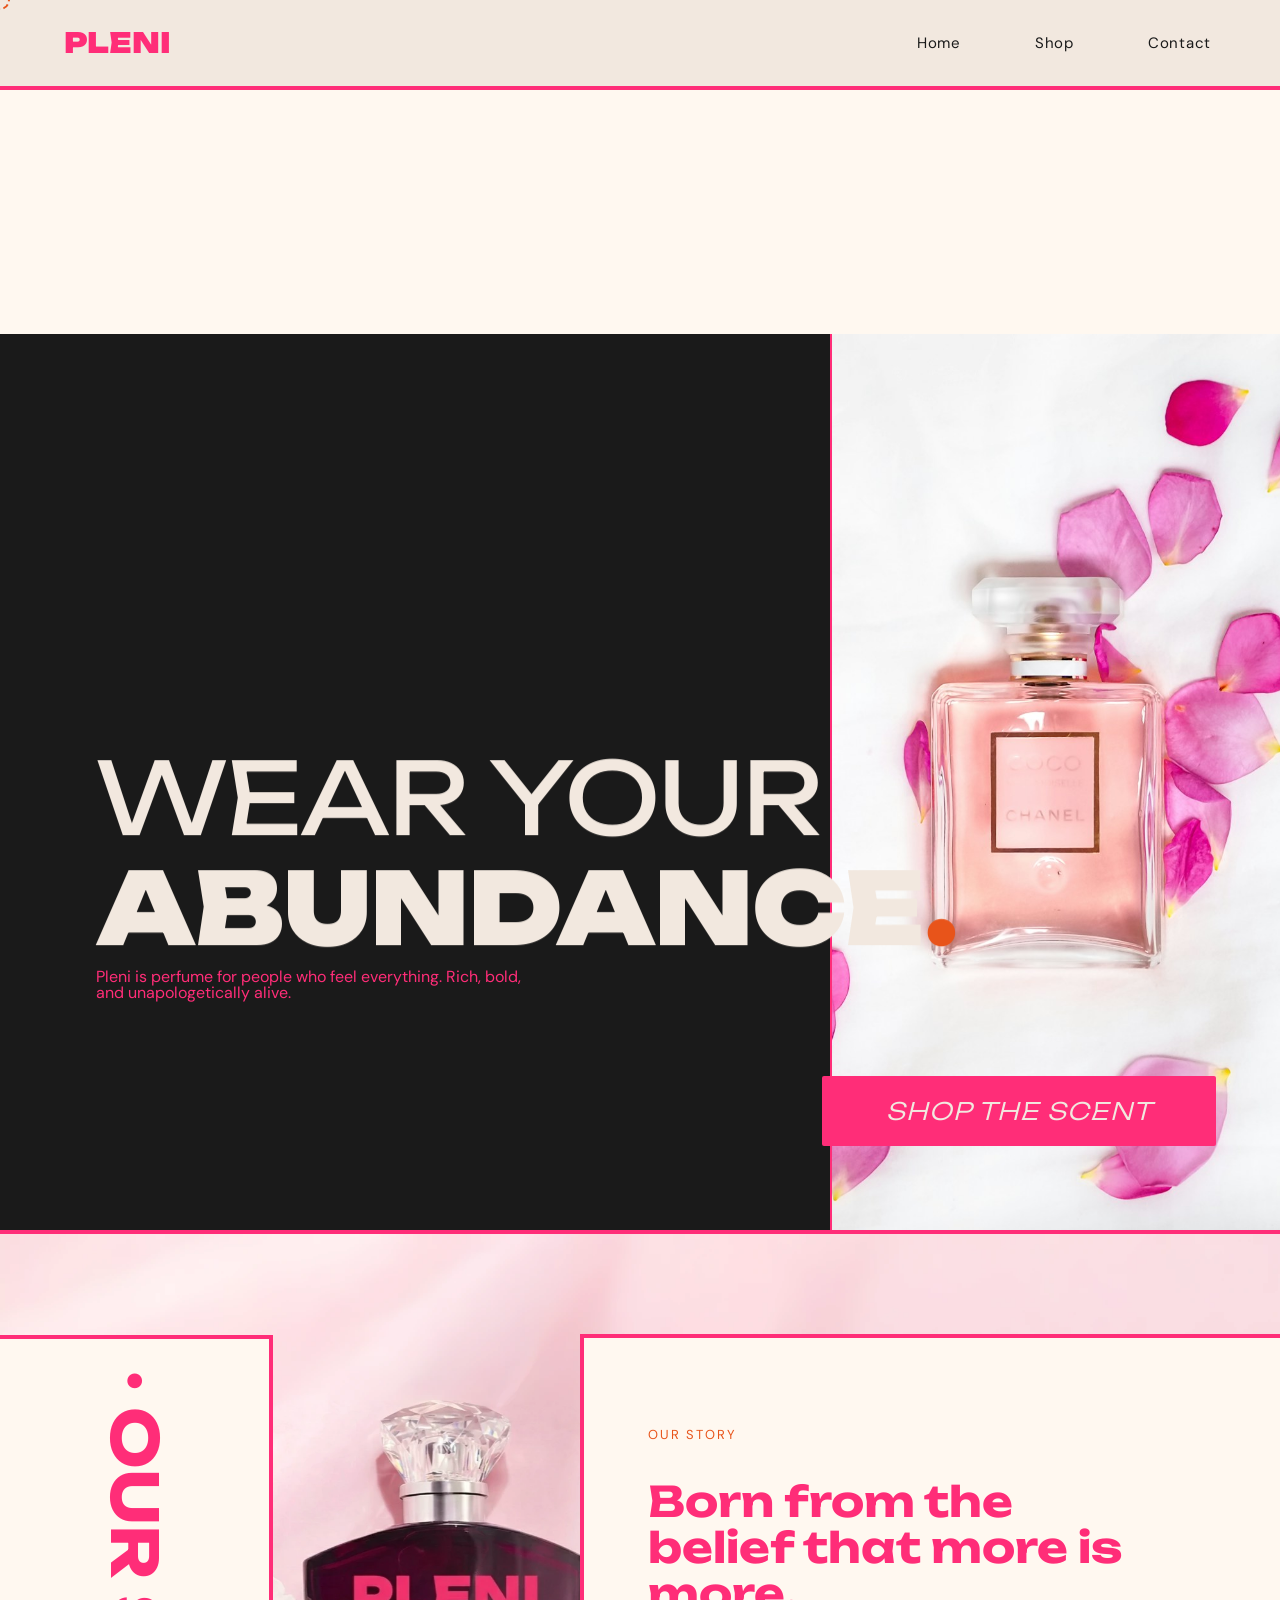
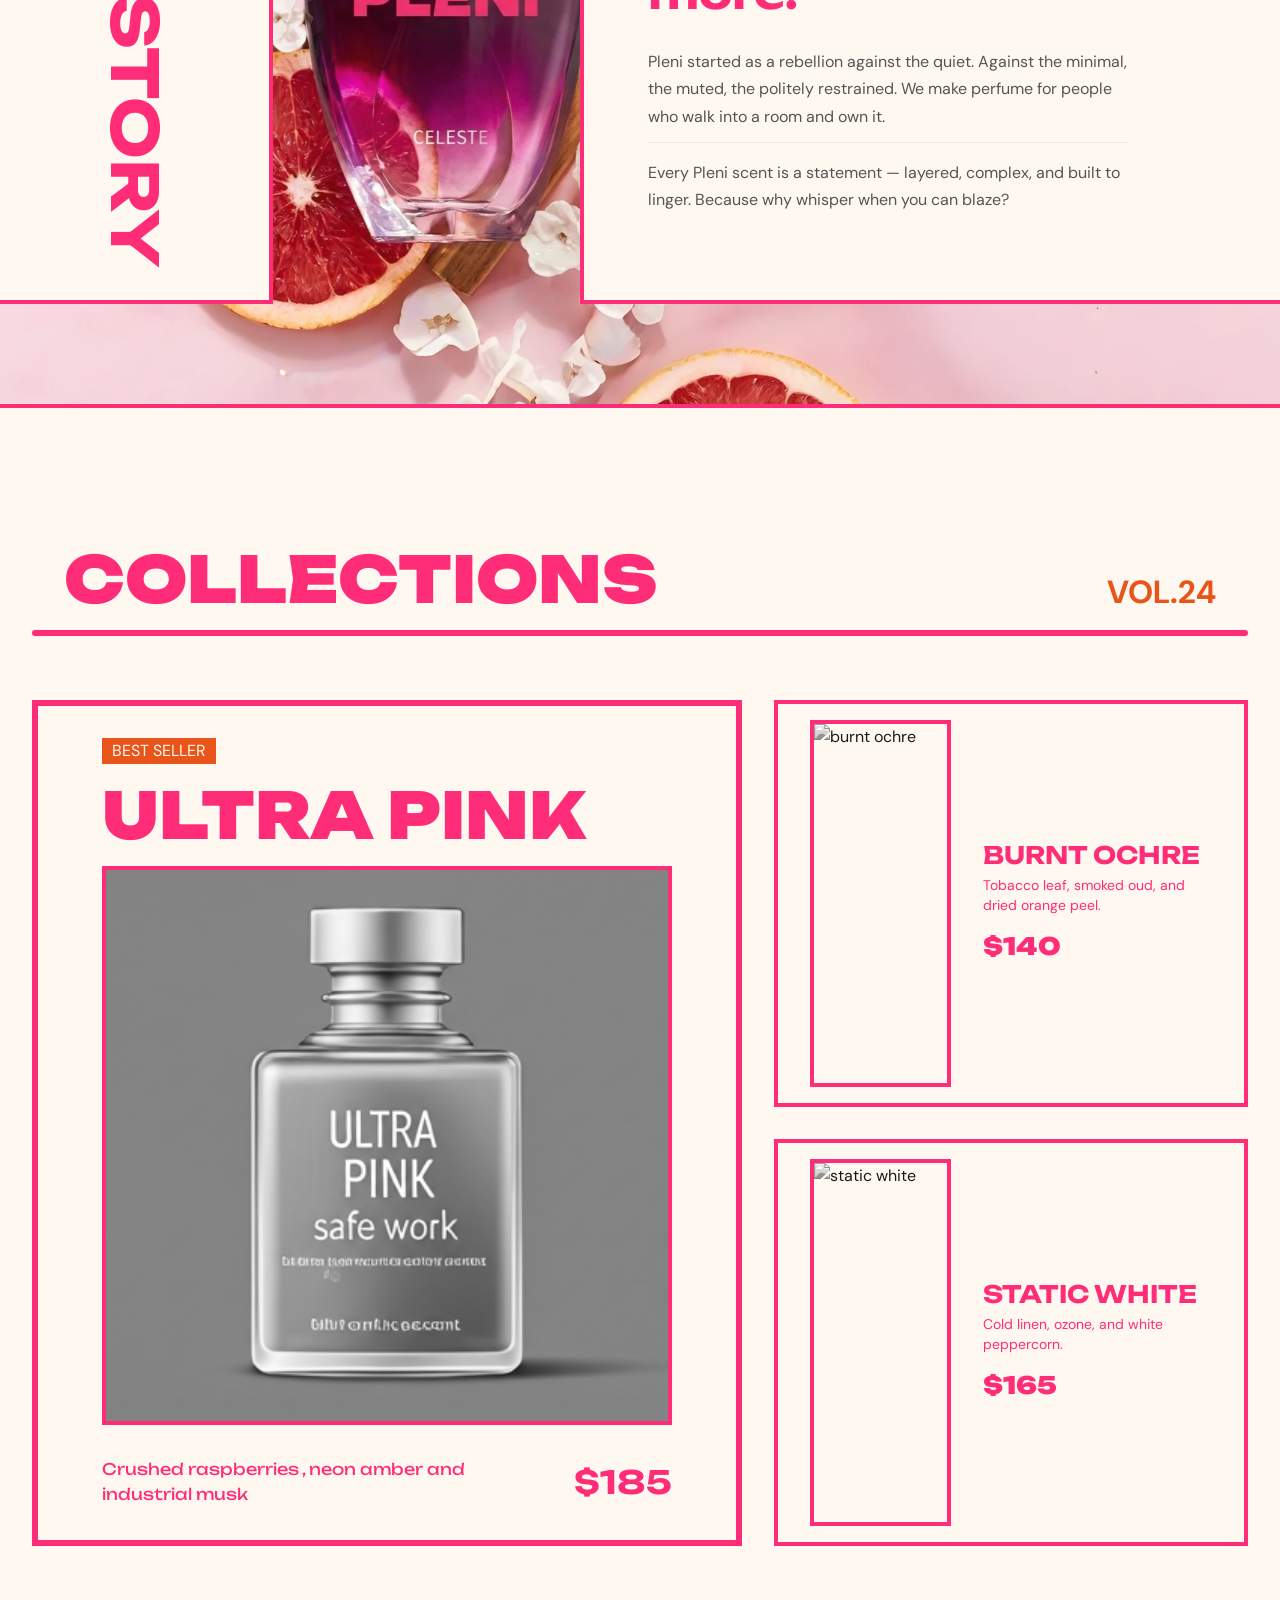
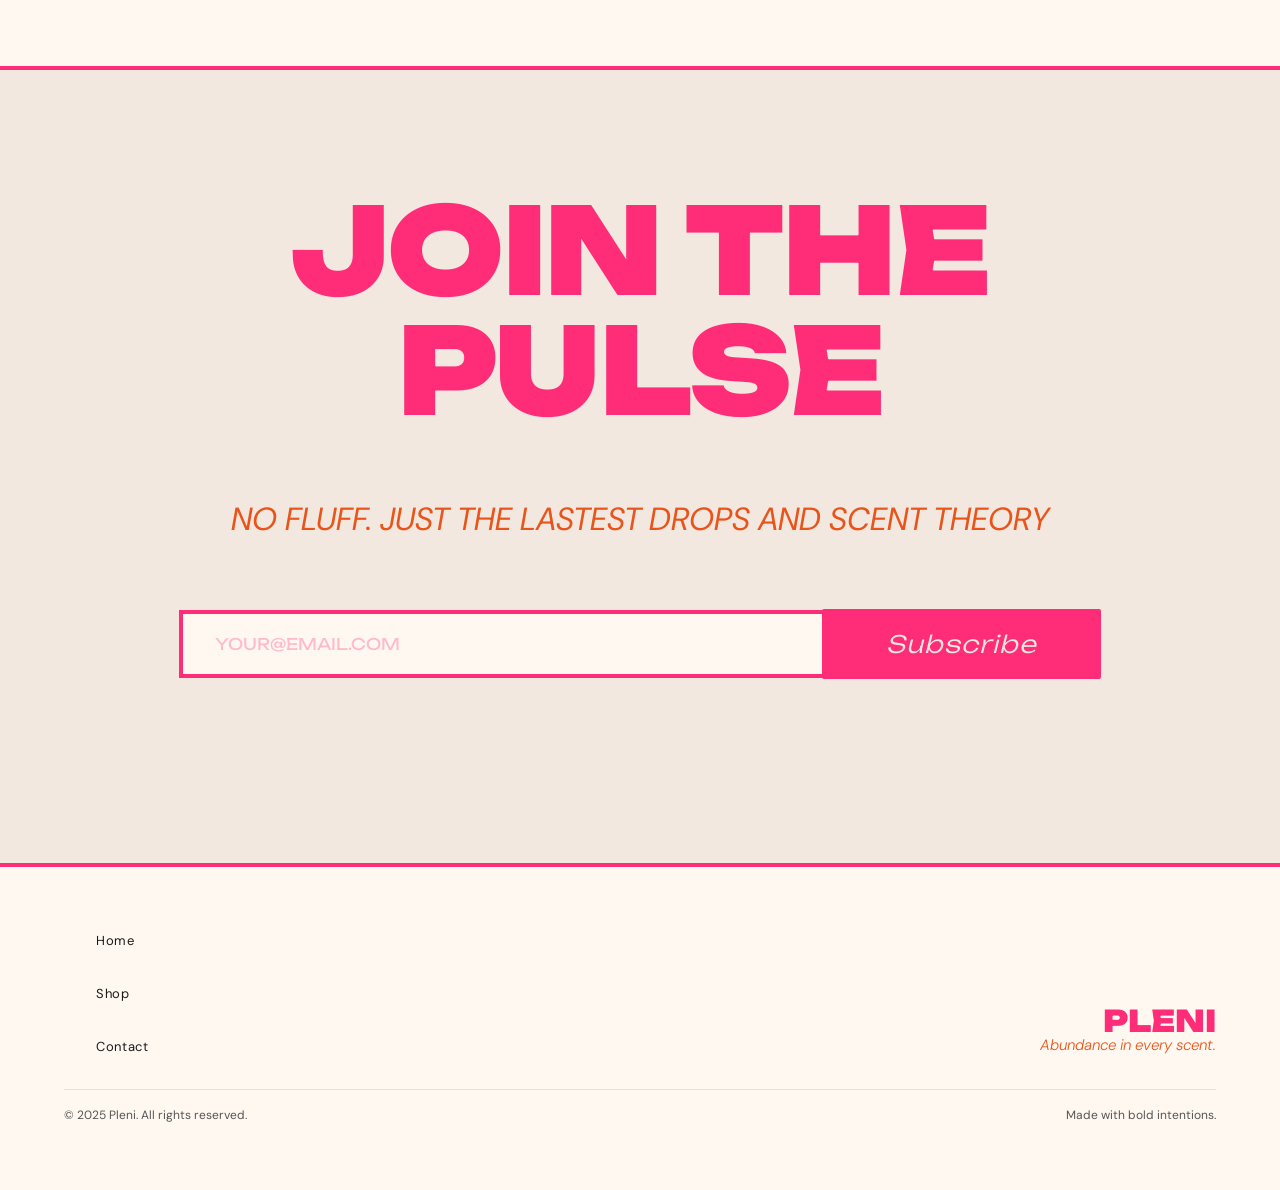
==== commit e38084d3: "shop section finishes + footer edit" ====
--- a/index.html
+++ b/index.html
@@ -154,7 +154,7 @@
         </section>
     </main>
 
-    <footer id="footer">
+    <footer id="footer" data-cursor="var(--body-text)">
         <div class="footer__inner">
             <div class="footer__links">
                 <nav class="footer__nav">
--- a/styles.css
+++ b/styles.css
@@ -720,7 +720,7 @@
 .footer__inner {
   display: flex;
   justify-content: space-between;
-  align-items: center;
+  align-items: flex-end;
 }
 
 .footer__logo-block {
@@ -729,7 +729,7 @@
 
 .footer__logo {
   font-family: var(--heading-font);
-  font-size: 250px;
+  font-size: 30px;
   font-weight: 900;
   color: var(--primary-color);
   line-height: 0.8;
@@ -737,10 +737,10 @@
 
 .footer__tagline {
   font-family: var(--body-font);
-  font-size: 50px;
+  font-size: 15px;
   color: var(--secondary-color);
   font-style: italic;
-  font-weight: 800;
+  font-weight: 300;
 }
 
 .footer__links {
@@ -813,6 +813,110 @@
   margin: var(--spacing-lg);
 }
 
+/* shop collection section */
+
+.shop-collection-container {
+  padding: var(--spacing-xl) var(--spacing-md);
+  border-bottom: var(--border);
+}
+
+.collection-content{
+  display: grid;
+  grid-template-columns: repeat(3, 1fr);
+ 
+}
+
+.shop-collection-container .collection-header {
+  display: flex;
+  justify-content: space-between;
+  align-items: center;
+  border-bottom: var(--border);
+  margin-bottom: var(--spacing-lg);
+}
+
+.shop-collection-container .collection-header  h1{
+  font-size: 28px;
+}
+
+.shop-collection-container .collection-header  p{
+  font-size: 15px;
+  font-weight: 300;
+  color: var(--secondary-color);
+  font-style: italic;
+}
+
+.collection-item {
+  position: relative;
+  overflow: hidden; 
+  border: var(--border);
+}
+
+.collection-img{ 
+  object-fit: cover;
+  display: block; 
+  filter: grayscale(100%);
+  height: 100%;
+}
+
+.collection-item:hover .collection-img {
+  filter: grayscale(0%);
+}
+
+.img-header{
+  position: absolute;
+  transform: none; 
+  top: var(--spacing-md); 
+  left: var(--spacing-md); 
+  background-color: var(--page-background);
+  font-family: var(--heading-font);
+  font-size: 2rem; 
+  width: min-content;
+  font-weight: 900;
+  color: var(--primary-color);
+  margin: 0;
+  z-index: 10;
+  text-align: center;
+}
+
+
+.item-action-bar {
+    position: absolute;
+    bottom: 0;
+    left: 0;
+    width: 100%;
+    height: 90px;
+    background-color: var(--page-background);
+    border: var(--border); 
+    border-left: 0;
+    color: var(--secondary-color);
+    display: flex;
+    justify-content: space-between;
+    align-items: center;
+    transform: translateY(100%);
+    transition: transform 0.2s ease-in-out;
+}
+
+/* The hover trigger */
+.collection-item:hover .item-action-bar {
+    /* Slide it back up to its natural resting place at the bottom */
+    transform: translateY(0px);
+}
+
+/* Typography for the price */
+.item-price {
+    font-family: var(--heading-font);
+    padding: var(--spacing-sm);
+    font-size: 24px;
+    font-weight: 900;
+    color: var(--secondary-color);
+}
+
+/* Tweak your existing button to fit better inside the bar */
+.add-to-cart-btn {
+    height: 100%;
+    border-radius: 0;;
+}
+
 /* ═══════════════════════════════════════
    shop - SUBSCRIBE
 ═══════════════════════════════════════ */
@@ -820,6 +924,7 @@
 .shop-subscribe-section {
   background-color: var(--page-background);
   padding: var(--spacing-xl) var(--spacing-lg);
+ 
 }
 
 .shop-subscribe-inner {
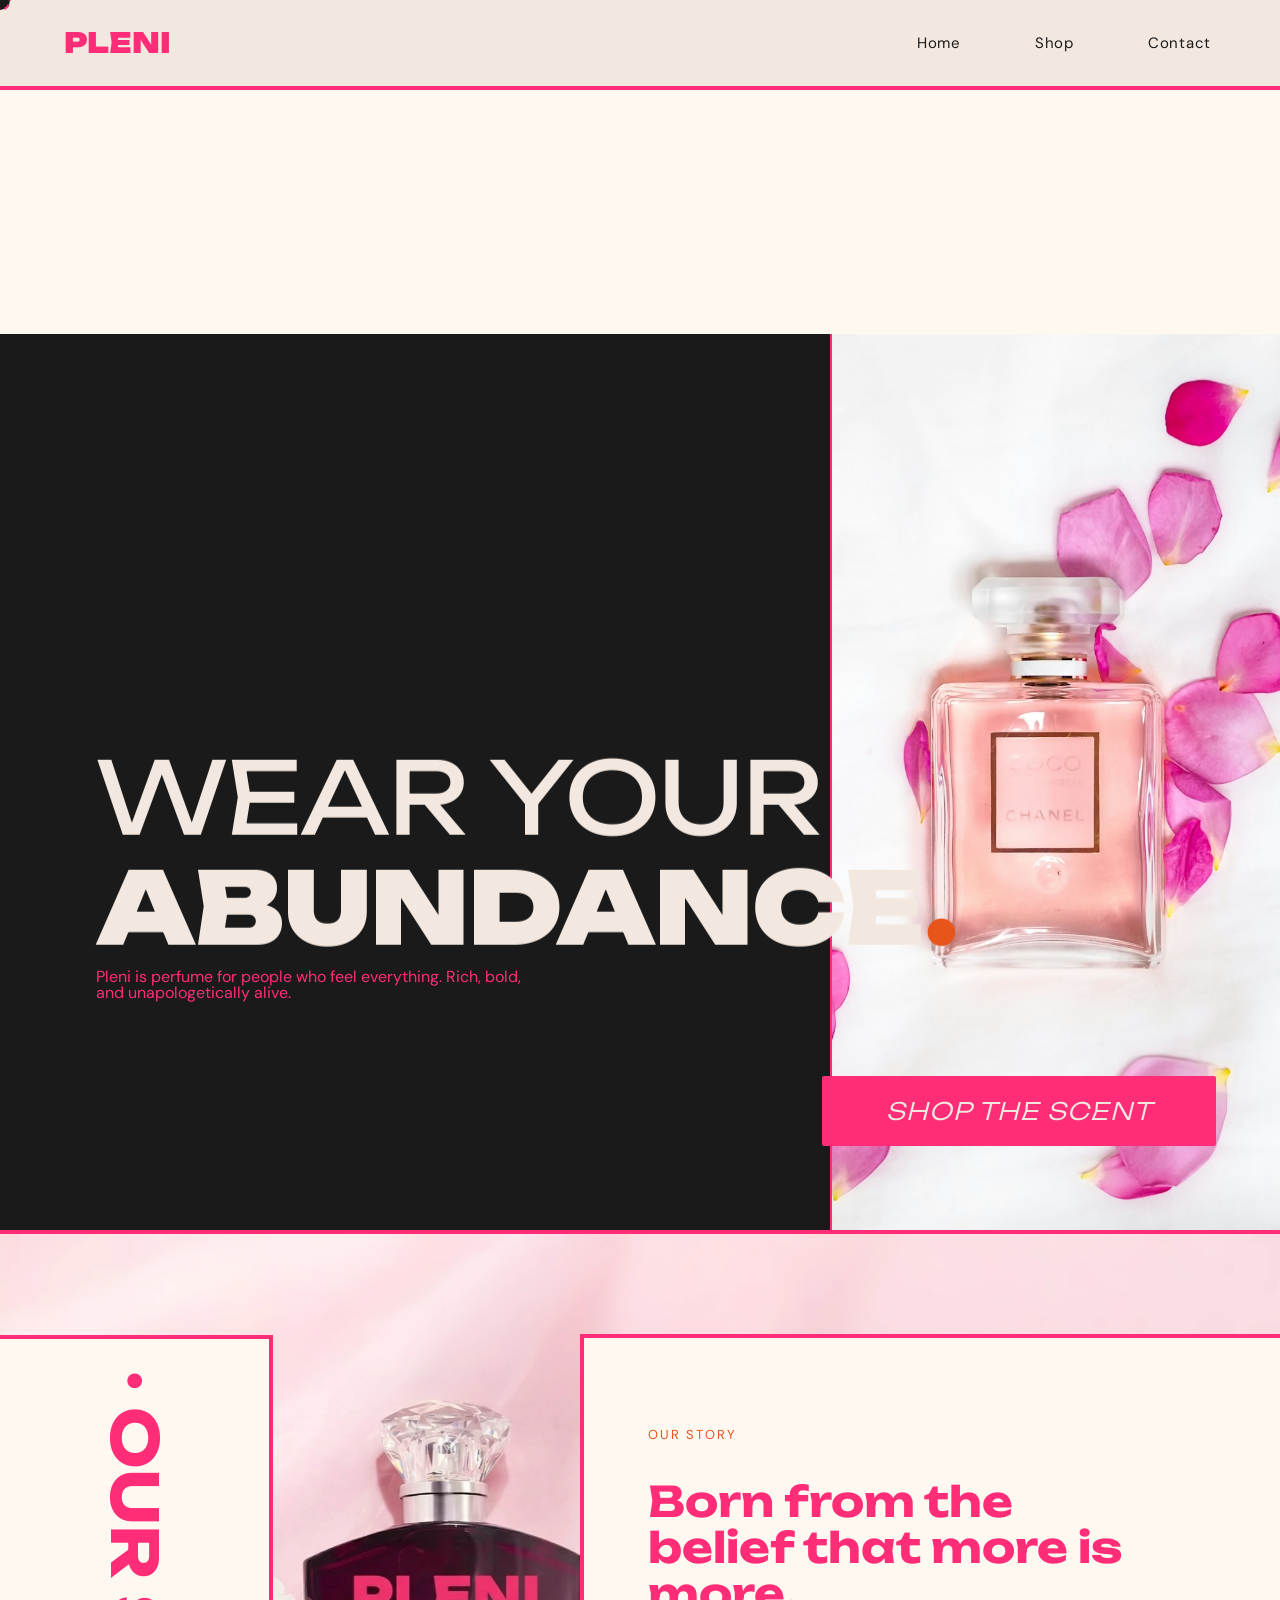
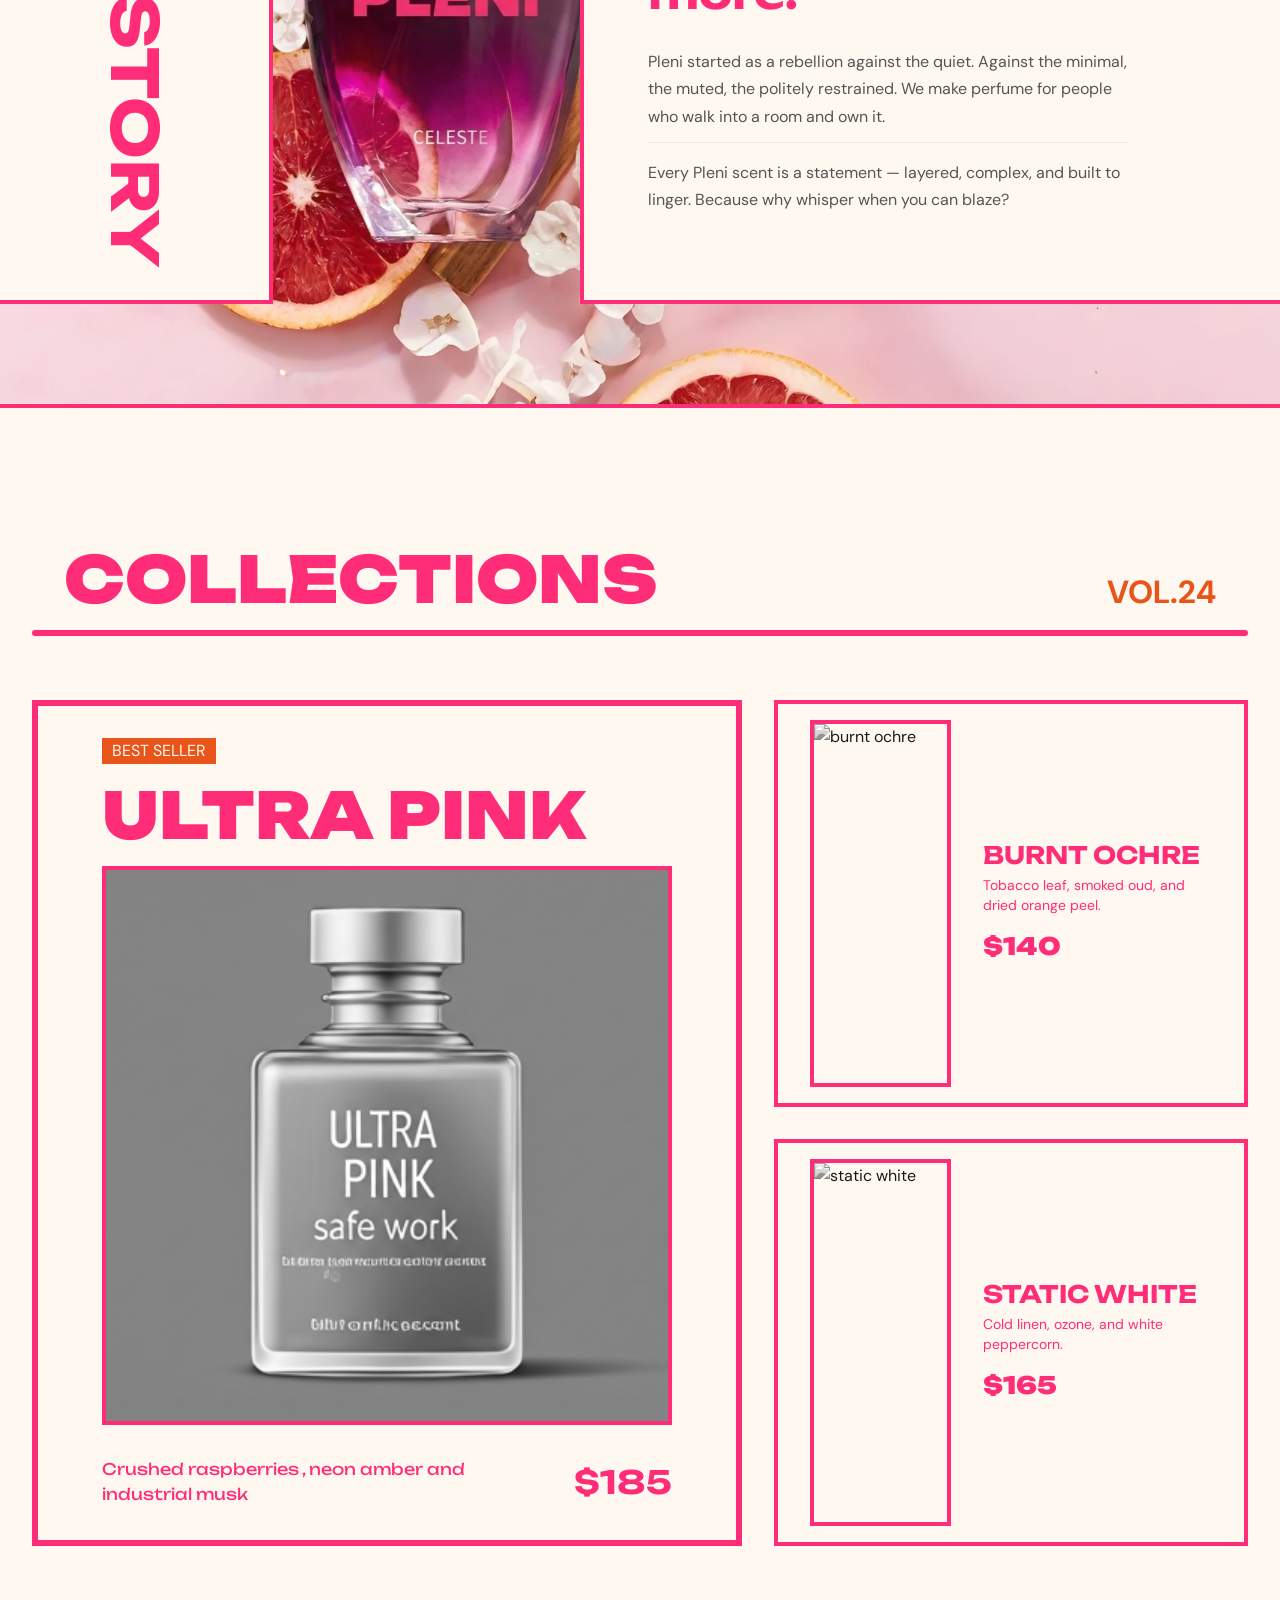
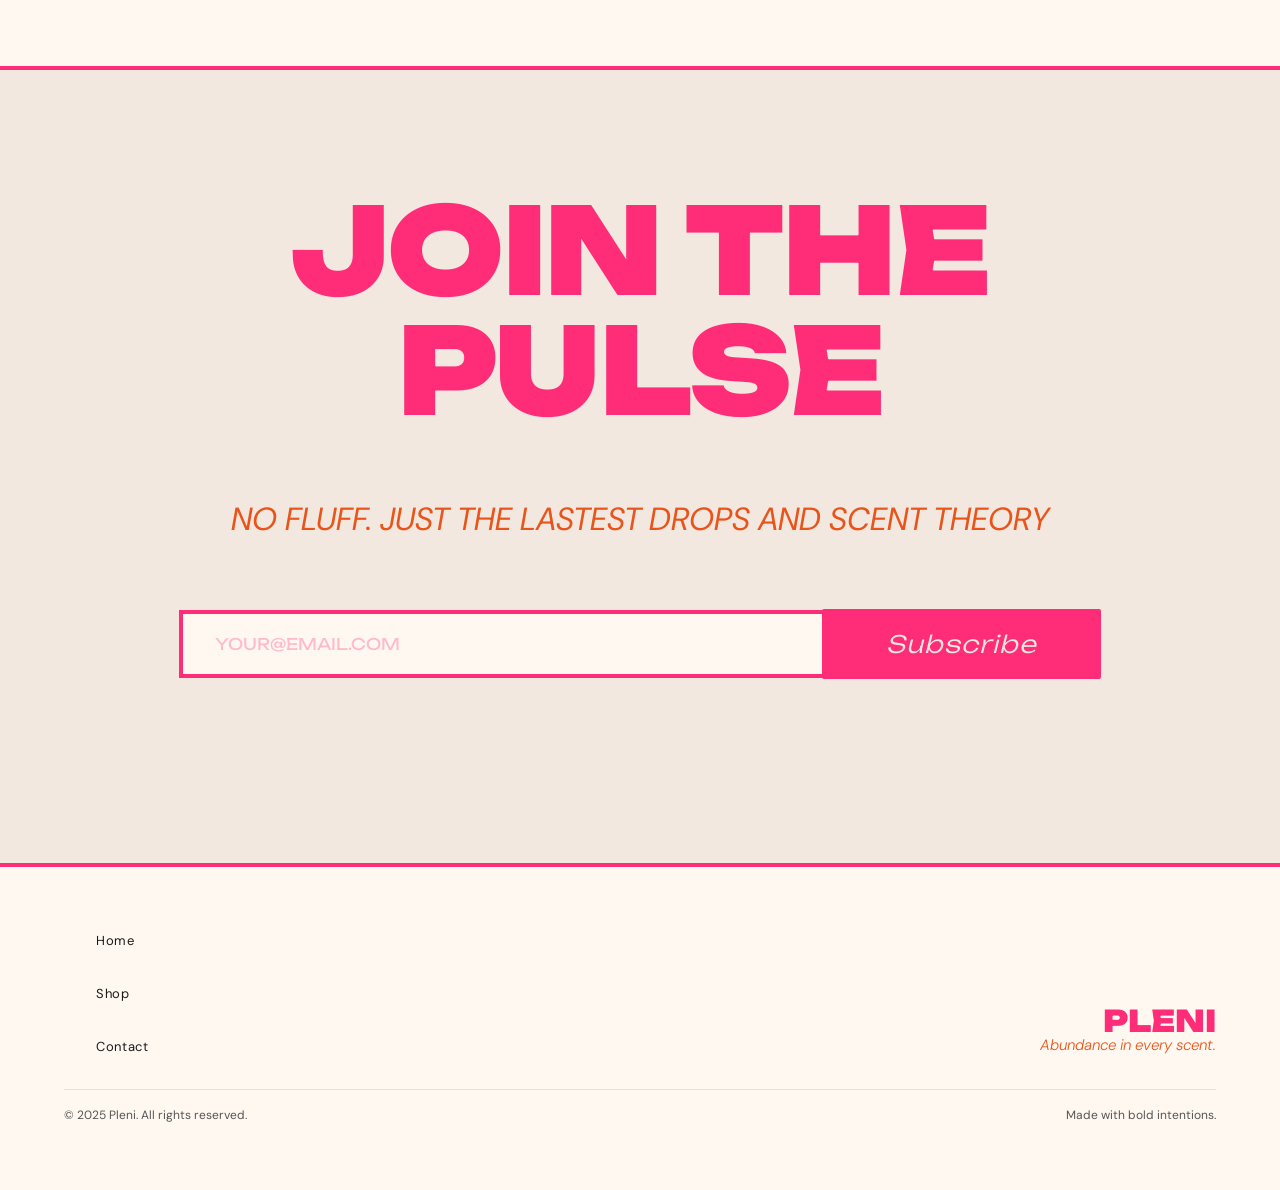
==== commit 976ed54f: "updated cursor (v2)" ====
--- a/index.html
+++ b/index.html
@@ -42,7 +42,7 @@
     <div class="cursor"></div>
 
     <main>
-        <section class="hero-section" id="hero" data-cursor="var(--secondary-color)">
+        <section class="hero-section" id="hero">
             <div class="hero__text">
                 <h1 class="hero__title">WEAR YOUR <br><span class="hero-title-span">ABUNDANCE <span id="hero-dot">.</span></span></h1>
                 <p class="hero__subtitle">
@@ -62,7 +62,7 @@
             </div>
         </section>
 
-        <section class="about-section" id="about" data-cursor="var(--body-text)">
+        <section class="about-section" id="about">
             <div class="about__visual">
                 <div class="about-side">
                     <h1 class="about-side__title">· OUR STORY</h1>
@@ -90,7 +90,7 @@
 
         </section>
 
-        <section class="home-shop-section" data-cursor="var(--body-text)">
+        <section class="home-shop-section">
             <div class="shop-home-head_container">
                 <div class="shop-home_header">
                     <h2 class="collection-header">COLLECTIONS</h2>
@@ -144,7 +144,7 @@
             </div>
         </section>
 
-        <section class="subscribe-section" data-cursor="var(--secondary-color)">
+        <section class="subscribe-section">
             <h1>JOIN THE <br>PULSE</h1>
             <p>NO FLUFF. JUST THE LASTEST DROPS AND SCENT THEORY</p>
             <form class="subscribe-form">
@@ -154,7 +154,7 @@
         </section>
     </main>
 
-    <footer id="footer" data-cursor="var(--body-text)">
+    <footer id="footer">
         <div class="footer__inner">
             <div class="footer__links">
                 <nav class="footer__nav">
--- a/styles.css
+++ b/styles.css
@@ -73,14 +73,14 @@
   width: 20px;
   height: 20px;
   border-radius: 50%;
-  border: 2px dashed var(--primary-color);
-  background: transparent; /* hollow */
+  border: none;
+  background: var(--body-text);
   position: fixed;
   pointer-events: none; 
   z-index: 9999;
   transform: translate(-50%, -50%);
-  transition: background-color 0.3s ease, border-color 0.3s ease, width 0.2s ease, height 0.2s ease;
   animation: spin 4s linear infinite;
+  transition: width 0.2s ease, height 0.2s ease;
 }
 
 @keyframes spin {
@@ -88,7 +88,26 @@
   to { transform: translate(-50%, -50%) rotate(360deg); }
 }
 
+.cursor::before {
+  content: '';
+  position: absolute;
+  top: 50%;
+  left: 50%;
+  width: 22px;
+  height: 22px;
+  border-radius: 50%;
+  border: 2px dashed var(--primary-color);
+  background: transparent;
+  transform: translate(-50%, -50%);
+  transition: width 0.2s ease, height 0.2s ease;
+}
+
 .cursor.hovering {
+  width: 12px;
+  height: 12px;
+}
+
+.cursor.hovering::before {
   width: 40px;
   height: 40px;
 }
@@ -996,261 +1015,247 @@
 
 /* contact section */
 
-.contact-section {
-  height: 700px;
-  scroll-margin-top: 110px;
-  margin-top: 90px;
-}
-
-.form-grid {
-  display: grid;
-  grid-template-columns: 3fr 3fr 4fr 9fr;
-  grid-template-rows: 9fr 11fr;
-  height: 700px;
+.contact-hero-section {
+  height: 60vh;
+  display: flex;
+  flex-direction: column;
+  justify-content: flex-end;
+  margin: var(--spacing-lg) var(--spacing-xl);
+}
+
+.contact-hero-section h1 {
+  font-family: var(--heading-font);
+  font-size: 128px;
+  font-weight: 900;
+  color: var(--primary-color);
+  text-transform: uppercase;
+  letter-spacing: -0.02em;
+  line-height: 1em;
+}
+
+.contact-hero-section p {
+  font-family: var(--body-font);
+  font-size: 24px;
+  color: var(--secondary-color);
+  text-transform: uppercase;
+  margin-top: var(--spacing-sm);
+}
+
+.contact-hero-section div {
+  max-width: 700px;
+}
+
+.contact-form-section {
+  margin: 0 var(--spacing-xl);
+}
+
+.contact-form-section label {
+  font-family: var(--body-font);
+  color: var(--primary-color);
+  letter-spacing: 0.2em;
+  text-transform: uppercase;
+}
+
+.contact-form-section form {
+  width: 100%;
+  border: var(--border);
+}
+
+.contact-form-input {
+  display: flex;
+  gap: 4px;
+  width: 100%;
   background-color: var(--primary-color);
-  gap: 4px;
-}
-
-.contact-grid-item {
+}
+
+.contact-form-input div {
+  display: flex;
+  flex-direction: column;
+  flex: 1;
   background-color: var(--page-background);
-  display: flex;
-  justify-content: center;
+  padding: var(--spacing-md);
+}
+
+.contact-form-input div input,
+.contact-form-input div textarea {
+  width: 100%;
+  background-color: var(--white);
+  border: none;
+  border-bottom: 4px solid var(--primary-color);
+  padding: var(--spacing-sm);
+  font-family: var(--body-font);
+  font-size: 20px;
+  font-weight: 700;
+  outline: none;
+  color: var(--body-text);
+  resize: none;
+  height: 62px;
+}
+
+.contact-form-input div input::placeholder,
+.contact-form-input div textarea::placeholder {
+  color: var(--muted-text);
+  opacity: 0.5;
+}
+
+.contact-form-input div input:focus,
+.contact-form-input div textarea:focus {
+  outline: none;
+  box-shadow: none;
+}
+
+.contact-form-button {
+  position: relative;
+  width: 100%;
+  height: 150px;
+}
+
+.contact-form-button .btn {
+  position: absolute;
+  right: var(--spacing-md);
+  width: 330px;
+  height: 90px;
+  font-size: 28px;
+  font-weight: 900;
+  font-family: var(--heading-font);
+  letter-spacing: -0.04em;
+}
+
+/* Contact Info Section */
+
+.contact-info-section {
+  margin: 0 var(--spacing-xl);
+  padding-bottom: var(--spacing-xl);
+}
+
+.contact-info-container {
+  display: flex;
+  width: 100%;
+  border: var(--border);
+  border-top: 0px;
+  min-height: 400px;
+}
+
+.contact-info-column {
+  display: flex;
+  flex-direction: column;
+  flex: 1;
+  padding: var(--spacing-md);
+  border-right: var(--border);
+  background-color: var(--page-background);
+}
+
+.contact-info-column:last-child {
+  border-right: none;
+}
+
+.contact-info-column h2 {
+  font-family: var(--heading-font);
+  font-size: 20px;
+  font-weight: 900;
+  color: var(--primary-color);
+  text-transform: uppercase;
+  letter-spacing: 0.05em;
+  margin-bottom: var(--spacing-md);
+}
+
+.contact-location .location-image {
+  border: var(--border);
+  overflow: hidden;
+  margin-bottom: var(--spacing-md);
+  flex: 1;
+  
+}
+
+.location-image img {
+  width: 100%;
+  height: 184px;
+  object-fit: cover;
+  display: block;
+  filter: grayscale(100%);
+  transition: filter 0.2s ease;
+}
+
+.contact-location .location-image:hover img {
+  filter: grayscale(0%);
+}
+
+.location-address {
+  font-family: var(--body-font);
+  font-size: 16px;
+  font-weight: 700;
+  color: var(--secondary-color);
+  text-transform: uppercase;
+  letter-spacing: 0.05em;
+}
+
+.location-address p {
+  margin: 0;
+  line-height: 1.4;
+}
+
+.contact-hours {
+  background-color: var(--secondary-color);
+}
+
+.contact-hours h2 {
+  color: var(--white);
+}
+
+.hours-content {
+  display: flex;
+  flex-direction: column;
+  gap: 10px;
+  flex: 1;
+}
+
+.hours-row {
+  display: flex;
+  justify-content: space-between;
   align-items: center;
-}
-
-.contact__title {
-  grid-column: 1 / 3;
-}
-
-#form-message {
-  grid-column: 4;
+  border-bottom: 2px solid rgba(255, 255, 255, 0.3);
+  padding-bottom: 10px;
+  font-family: var(--body-font);
+  font-weight: 700;
+  color: var(--white);
+  text-transform: uppercase;
+  font-size: 16px;
+}
+
+.hours-row:last-child {
+  border-bottom: none;
+}
+
+.hours-row.closed {
+  background-color: var(--white);
+  color: var(--primary-color);
+  padding: 5px;
+}
+
+.contact-connect {
+  background-color: var(--page-background);
+}
+
+.connect-info {
   display: flex;
   flex-direction: column;
-  align-items: center;
-  justify-content: center;
-  background-color: var(--page-background);
-}
-
-.contact-message-container {
-  display: flex;
-  flex-direction: column;
-  align-items: flex-end;
-  justify-content: center;
-  background-color: var(--primary-color);
-  width: 80%;
-  height: 80%;
-  border-radius: 60px;
-  position: relative;
-}
-
-.form__input {
-  background-color: var(--primary-color);
-  border-radius: 50%;
-  width: 60%;
-  height: auto;
-  aspect-ratio: 1 / 1;
-  padding: 0;
-  border: none;
-  font-family: var(--body-font);
-  font-size: 14px;
+  flex: 1;
+  justify-content: flex-start;
+}
+
+.connect-info p {
+  font-family: var(--body-font);
+  font-size: 18px;
+  font-weight: 700;
   color: var(--body-text);
-  text-align: center;
-  display: flex;
-  align-items: center;
-  justify-content: center;
-}
-
-.form__input::placeholder {
-  color: var(--body-text);
-  opacity: 0.7;
-}
-
-#email.form__input {
-  width: 80%;
-  height: 50%;
-  aspect-ratio: unset;
-  border-radius: 60px;
-}
-
-.form__input:-webkit-autofill,
-.form__input:-webkit-autofill:hover,
-.form__input:-webkit-autofill:focus {
-  -webkit-box-shadow: 0 0 0px 1000px var(--primary-color) inset;
-  -webkit-text-fill-color: var(--body-text);
-}
-
-.form__textarea {
-  background-color: var(--primary-color);
-  border-radius: 60px;
-  width: 100%;
-  height: 100px;
-  border: none;
-  font-family: var(--body-font);
-  font-size: 14px;
-  color: var(--body-text);
-  text-align: center;
-  padding: var(--spacing-md);
-  resize: none;
-  text-align: center;
-}
-
-
-.form__textarea::placeholder {
-  color: var(--body-text);
-  opacity: 0.7;
-}
-
-.form__textarea:-webkit-autofill,
-.form__textarea:-webkit-autofill:hover,
-.form__textarea:-webkit-autofill:focus {
-  -webkit-box-shadow: 0 0 0px 1000px var(--primary-color) inset;
-  -webkit-text-fill-color: var(--body-text);
-}
-
-.form__textarea:focus,
-.form__input:focus {
-  outline: none;
-}
-
-.contact-message-container .btn {
-  background-color: var(--page-background);
-  color: var(--body-text);
-  border-radius: 60px;
-  width: 100%;
-}
-
-.contact-message-container .btn:hover {
-  opacity: 1;
-}
-
-.btn-wrap {
-  position: relative;
-  display: inline-block;
-  bottom: 20px;
-  right: 20px;
-  position: absolute;
-  width: 40%;
-  border-radius: 60px;
-}
-
-.btn-wrap .corner {
-  position: absolute;
-  width: 20px;
-  height: 8px;
-  transition: all 0.3s ease;
-}
-
-.btn-wrap .top-left {
-  top: 8px;
-  left: 14px;
-  border-top: 2px solid var(--secondary-color);
-  border-left: 2px solid var(--secondary-color);
-}
-
-.btn-wrap .top-right {
-  top: 8px;
-  right: 14px;
-  border-top: 2px solid var(--secondary-color);
-  border-right: 2px solid var(--secondary-color);
-}
-
-.btn-wrap .bottom-left {
-  bottom: 8px;
-  left: 14px;
-  border-bottom: 2px solid var(--secondary-color);
-  border-left: 2px solid var(--secondary-color);
-}
-
-.btn-wrap .bottom-right {
-  bottom: 8px;
-  right: 14px;
-  border-bottom: 2px solid var(--secondary-color);
-  border-right: 2px solid var(--secondary-color);
-}
-
-.btn-wrap .top-left {
-  border-radius: 60px 0 0 0;
-}
-
-.btn-wrap .top-right {
-  border-radius: 0 60px 0 0;
-}
-
-.btn-wrap .bottom-left {
-  border-radius: 0 0 0 60px;
-}
-
-.btn-wrap .bottom-right {
-  border-radius: 0 0 60px 0;
-}
-
-.btn-wrap:hover .corner {
-  width: 50px;
-  height: 12px;
-}
-
-.contact-social {
-  grid-area: 2 / 1 / 3 / 2;
-}
-
-.social-links-container {
-  border-right: 2px dashed var(--secondary-color);
-  border-left: 2px dashed var(--secondary-color);
-  border-radius: 40px;
-  width: 60%;
-  height: 80%;
-  display: flex;
-  justify-content: center;
-  align-items: center;
-  position: relative;
-  overflow: hidden;
-}
-
-
-.social-links-container::before {
-  content: '';
-  position: absolute;
-  top: 0;
-  left: 0;
-  width: 100%;
-  height: 70px;
-  background-color: var(--secondary-color);
-  border-radius: 40px 40px 0 0;
-}
-
-.social-links-container::after {
-  content: '';
-  position: absolute;
-  bottom: 0;
-  left: 0;
-  width: 100%;
-  height: 70px;
-  background-color: var(--secondary-color);
-  border-radius: 0 0 40px 40px;
-}
-
-.social-links {
-  display: flex;
-  flex-direction: column;
-  line-height: 60px;
-  position: relative;
-  z-index: 1;
-}
-
-.social-link {
-  font-family: var(--body-font);
-  font-size: 13px;
-  color: var(--body-text);
-  text-decoration: none;
+  text-transform: uppercase;
   letter-spacing: 0.05em;
-  transition: color 0.3s ease;
-}
-
-.social-link:hover {
-  color: var(--secondary-color)
-}
-
-.extra2 {
-  grid-area: 2 / 2 / 3 / 4;
-  background-color: var(--page-background);
-}
+  padding: 7px 0;
+  line-height: 1.4;
+  border-bottom: 1px solid rgba(255, 45, 120, 0.3);
+}
+
+.connect-info p:hover{
+  color: var(--primary-color);
+}
+
